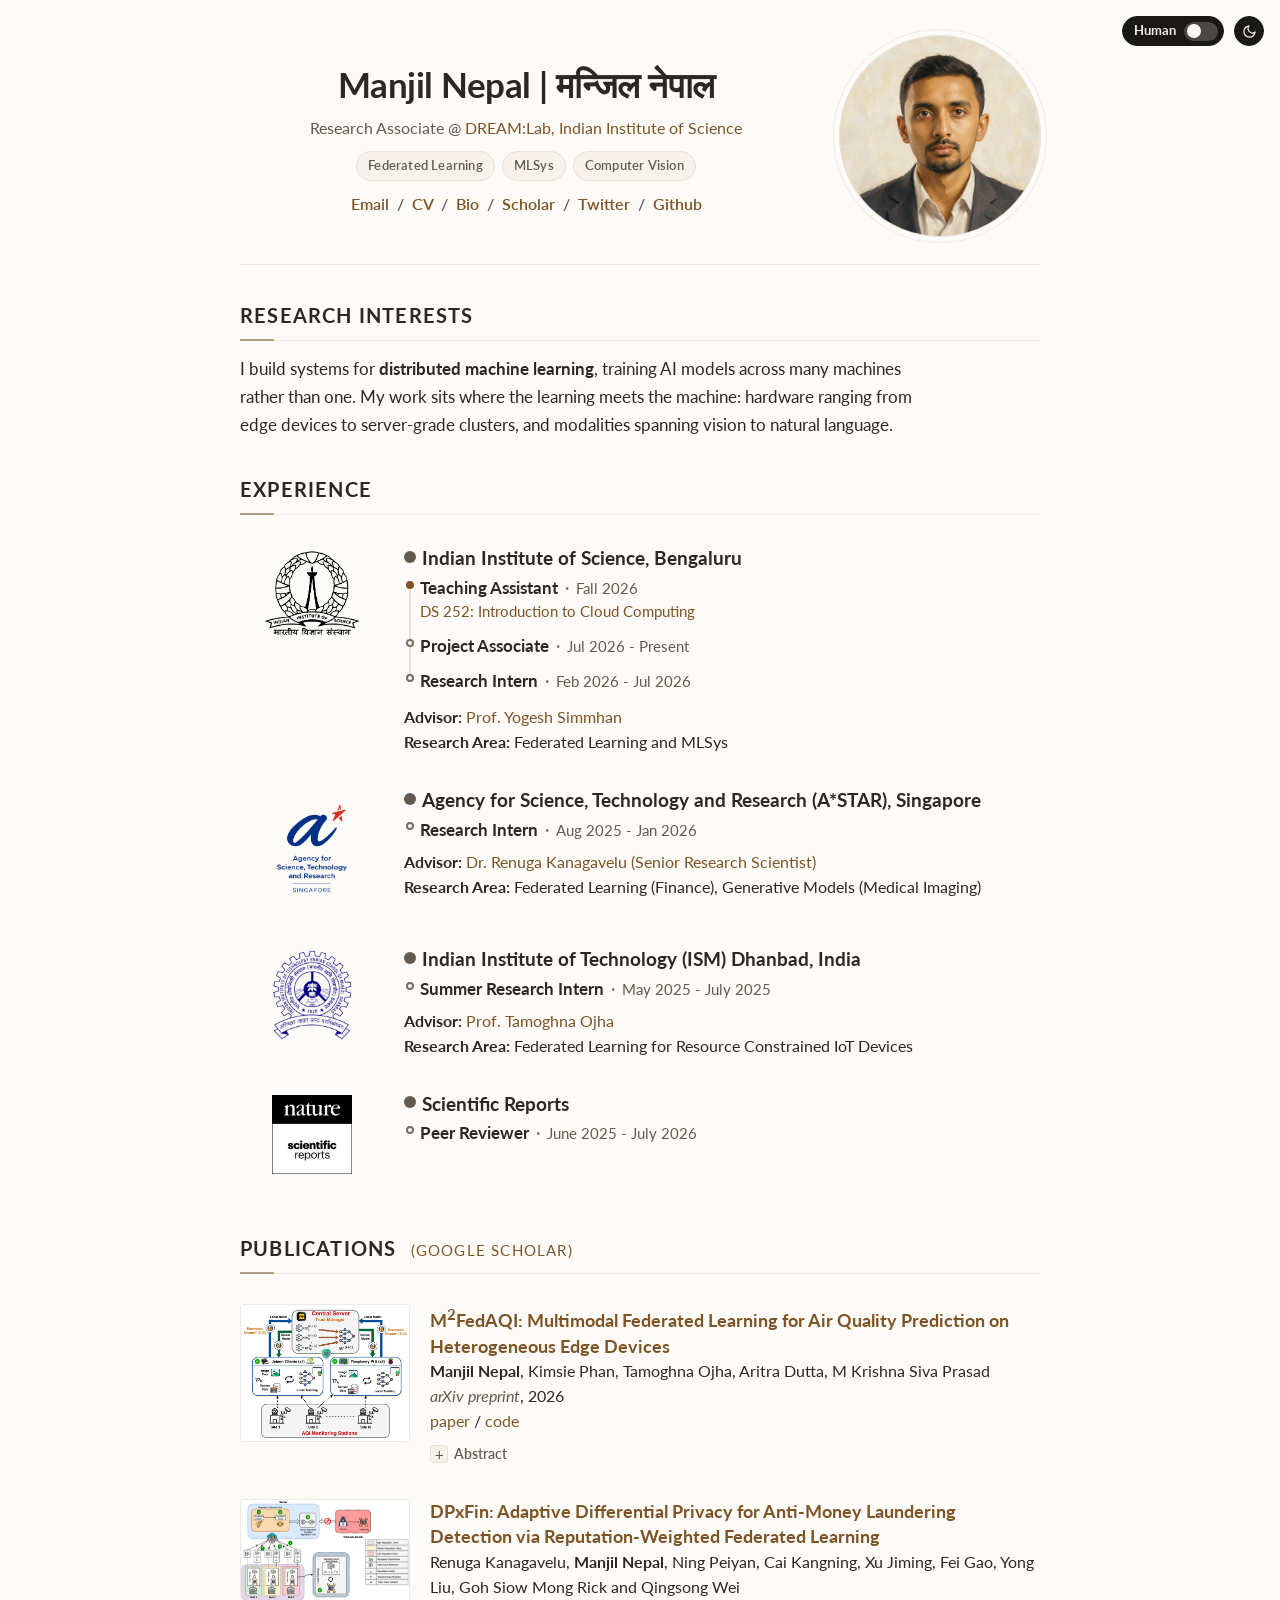
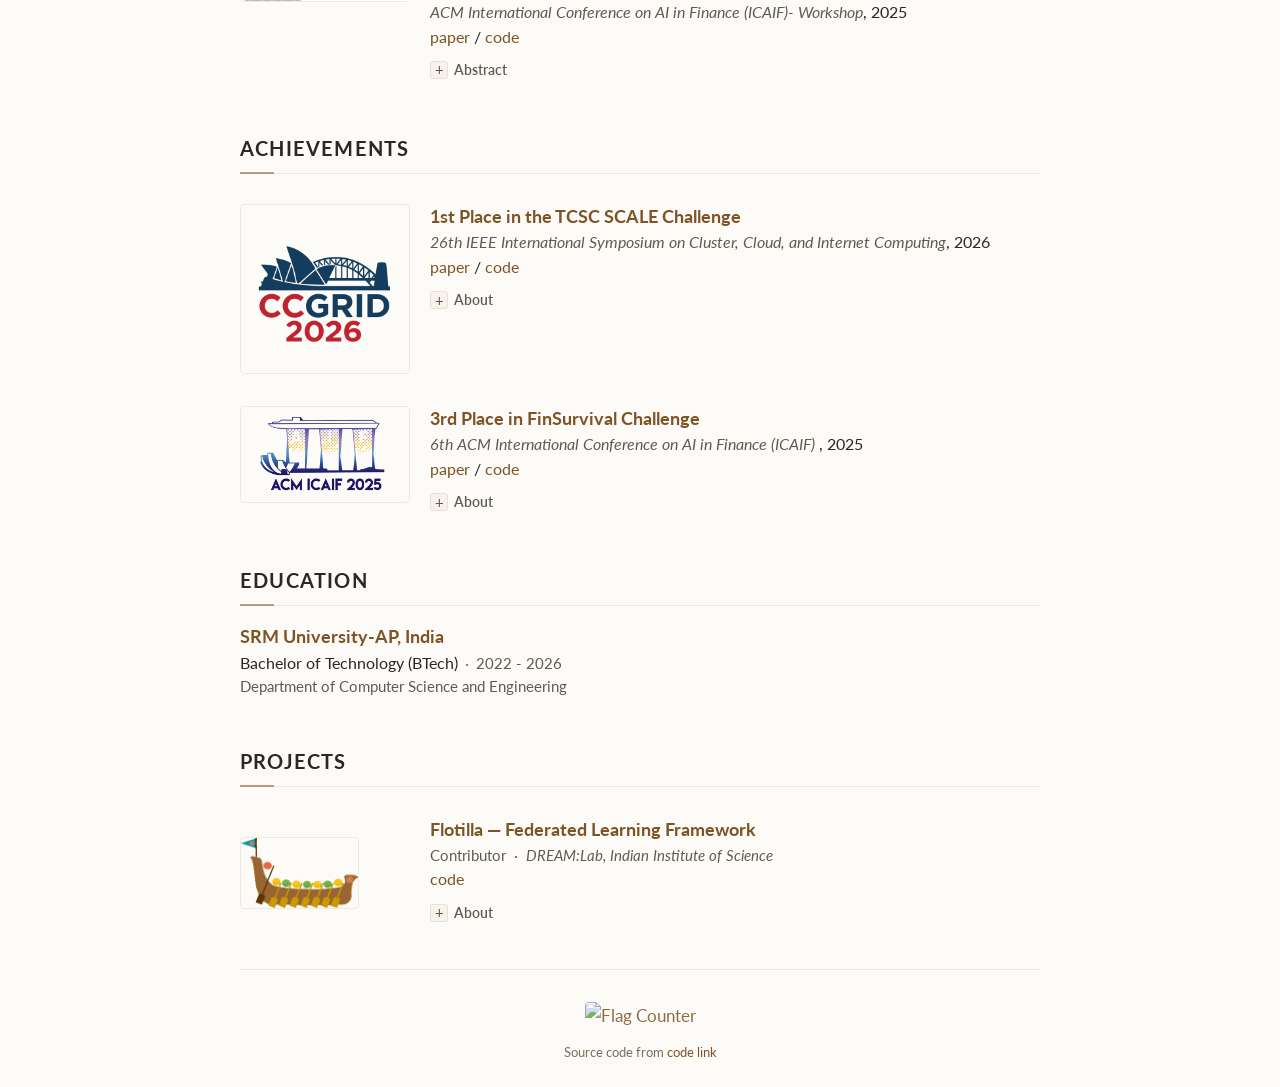
==== index.html @ 22bb974a "Update" ====
<!DOCTYPE html>
<html lang="en">

<head>
  <meta charset="UTF-8">
  <meta name="viewport" content="width=device-width, initial-scale=1">
  <meta name="description"
    content="Manjil Nepal – Researcher in Federated Learning, Multimodal Deep Learning, and Computer Vision.">
  <meta name="author" content="Manjil Nepal">
  <meta name="theme-color" content="#fdfbf7">
  <meta property="og:type" content="profile">
  <meta property="og:title" content="Manjil Nepal">
  <meta property="og:description"
    content="Researcher in Federated Learning, MLSys, and Computer Vision.">
  <meta property="og:image" content="gallery/dp.png">
  <meta name="twitter:card" content="summary">
  <title>Manjil Nepal</title>
  <link rel="shortcut icon" href="/gallery/atom.png" type="image/x-icon">
  <link rel="preconnect" href="https://fonts.googleapis.com">
  <link rel="preconnect" href="https://fonts.gstatic.com" crossorigin>
  <link rel="stylesheet"
    href="https://fonts.googleapis.com/css2?family=Lato:ital,wght@0,400;0,700;1,400;1,700&display=swap">
  <link rel="stylesheet" href="stylesheet.css">
  <script>
    // Applied before first paint so a saved dark theme never flashes white.
    try {
      if (localStorage.getItem('theme') === 'dark') {
        document.documentElement.setAttribute('data-theme', 'dark');
      }
    } catch (e) { /* private mode: fall back to the default light theme */ }
  </script>
</head>

<body>

  <div class="controls">
    <button class="voice-toggle" type="button" id="voice-toggle"
            role="switch" aria-checked="false" aria-controls="md-view"
            title="View this page as Markdown">
      <span class="voice-label" id="voice-label">Human</span>
      <span class="voice-track" aria-hidden="true"><span class="voice-thumb"></span></span>
    </button>

    <button class="theme-toggle" type="button" id="theme-toggle"
            aria-label="Switch to dark theme" title="Switch to dark theme">
      <svg class="icon-moon" viewBox="0 0 24 24" aria-hidden="true">
        <path d="M21 12.8A9 9 0 1 1 11.2 3a7 7 0 0 0 9.8 9.8z"></path>
      </svg>
      <svg class="icon-sun" viewBox="0 0 24 24" aria-hidden="true">
        <circle cx="12" cy="12" r="4.5"></circle>
        <path d="M12 1.8v2.4M12 19.8v2.4M4.0 4.0l1.7 1.7M18.3 18.3l1.7 1.7M1.8 12h2.4M19.8 12h2.4M4.0 20.0l1.7-1.7M18.3 5.7l1.7-1.7"></path>
      </svg>
    </button>
  </div>

  <!-- ── Markdown view (AI mode) ── -->
  <!-- Mirrors the rendered page as plain source. Hidden by default; the
       voice toggle swaps it in and hides .human-view. -->
  <pre class="md-view" id="md-view" hidden># Manjil Nepal

Research Associate, DREAM:Lab, Indian Institute of Science
Email: manjil.nepal03 [AT] gmail.com
Scholar: https://scholar.google.com/citations?user=DzORCCkAAAAJ&amp;hl=en
GitHub: https://github.com/manjilnepal/
Twitter: https://x.com/manjilnp
CV: data/my_cv.pdf

Keywords: Federated Learning, MLSys, Computer Vision

## Research Interests

I build systems for distributed machine learning, training AI models across
many machines rather than one. My work sits where the learning meets the
machine: hardware ranging from edge devices to server-grade clusters, and
modalities spanning vision to natural language.

## Experience

### Indian Institute of Science, Bengaluru
- Teaching Assistant (Fall 2026) — DS 252: Introduction to Cloud Computing
- Project Associate (Jul 2026-Present)
- Research Intern (Feb 2026-Jul 2026)

Advisor: [Prof. Yogesh Simmhan](https://cds.iisc.ac.in/faculty/simmhan/)
Research Area: Federated Learning and MLSys

### Agency for Science, Technology and Research (A*STAR), Singapore
- Research Intern (Aug 2025-Jan 2026)

Advisor: Dr. Renuga Kanagavelu (Senior Research Scientist)
Research Area: Federated Learning (Finance), Generative Models (Medical Imaging)

### Indian Institute of Technology (ISM) Dhanbad, India
- Summer Research Intern (May 2025-July 2025)

Advisor: [Prof. Tamoghna Ojha](https://tamoghnaojha.github.io/)
Research Area: Federated Learning for Resource Constrained IoT Devices

### Scientific Reports
- Peer Reviewer (June 2025-July 2026)

## Publications

[Google Scholar Profile](https://scholar.google.com/citations?user=DzORCCkAAAAJ&amp;hl=en)

### M^2FedAQI: Multimodal Federated Learning for Air Quality Prediction on Heterogeneous Edge Devices
**Manjil Nepal**, Kimsie Phan, Tamoghna Ojha, Aritra Dutta, M Krishna Siva Prasad
*arXiv preprint*, 2026
- [Paper](https://arxiv.org/abs/2605.16375)

### DPxFin: Adaptive Differential Privacy for Anti-Money Laundering Detection via Reputation-Weighted Federated Learning
Renuga Kanagavelu, **Manjil Nepal**, Ning Peiyan, Cai Kangning, Xu Jiming,
Fei Gao, Yong Liu, Goh Siow Mong Rick and Qingsong Wei
*ACM International Conference on AI in Finance (ICAIF) - Workshop*, 2025
- [Paper](https://arxiv.org/pdf/2603.19314)

## Achievements

### 1st Place in the TCSC SCALE Challenge
*26th IEEE International Symposium on Cluster, Cloud, and Internet Computing*, 2026
- [Announcement](https://www.iisc.ac.in/events/iisc-team-wins-ieee-tcsc-scale-challenge-2026-for-city-scale-real-time-traffic-analytics-across-edge-cloud-fabrics/)

### 3rd Place in FinSurvival Challenge
*6th ACM International Conference on AI in Finance (ICAIF)*, 2025
- [Paper](https://finsurvival.github.io/papers/3_FinBoost.pdf)
- [Code](https://github.com/manjilnepal/finboost)

## Education

### Bachelor of Technology (BTech) - SRM University-AP, India
[Website](https://srmap.edu.in/)
Duration: 2022-2026
Department of Computer Science and Engineering

## Projects

### Flotilla — Federated Learning Framework
Contributor, DREAM:Lab, Indian Institute of Science
- [Code](https://github.com/dream-lab/flotilla)

An extensible federated learning framework built for deployment across
heterogeneous edge devices, from Raspberry Pis to GPU workstations to cloud
VMs. Published in the *Journal of Parallel and Distributed Computing (JPDC)*, 2025.

## Contact

Email: manjil.nepal03 [AT] gmail.com
GitHub: https://github.com/manjilnepal/
Twitter: https://x.com/manjilnp
Website: https://manjilnepal.github.io/
</pre>

  <div class="human-view" id="human-view">

  <!-- ── Header ── -->
  <header class="header">
    <div class="header-info">
      <p class="name">Manjil Nepal | मन्जिल नेपाल</p>
      <p>
        Research Associate @
        <a href="https://cds.iisc.ac.in/faculty/simmhan/">DREAM:Lab, Indian Institute of Science</a>
        <!-- <br>
        Senior Computer Science Student @
        <a href="https://srmap.edu.in/">SRM University-AP, India</a> -->
      </p>
      <div class="tags">
        <span class="tag">Federated Learning</span>
        <span class="tag">MLSys</span>
        <!-- <span class="tag">Large Language Models</span> -->
        <span class="tag">Computer Vision</span>
      </div>
      <p class="links">
        <a href="mailto:manjil.nepal03@gmail.com">Email</a> &nbsp;/&nbsp;
        <a href="data/my_cv.pdf" target="_blank">CV</a> &nbsp;/&nbsp;
        <a href="data/bio.txt" target="_blank">Bio</a> &nbsp;/&nbsp;
        <a href="https://scholar.google.com/citations?user=DzORCCkAAAAJ&hl=en" target="_blank">Scholar</a>
        &nbsp;/&nbsp;
        <a href="https://x.com/manjilnp" target="_blank">Twitter</a> &nbsp;/&nbsp;
        <a href="https://github.com/manjilnepal/" target="_blank">Github</a>
      </p>
    </div>
    <div class="header-photo">
      <a href="gallery/dp_paint.jpg">
        <img alt="profile photo" src="gallery/dp_paint.png">
      </a>
    </div>
  </header>

  <!-- ── Research Interests ── -->
  <section class="section">
    <h2 id="interests">Research Interests</h2>
    <p class="lede" id="interests-text">
      I build systems for <strong>distributed machine learning</strong>, training AI models across many
      machines rather than one. My work sits where the learning meets the machine: hardware ranging from
      edge devices to server-grade clusters, and modalities spanning vision to natural language.
    </p>
  </section>

  <!-- ── Experience ── -->
  <section class="section">
    <h2 id="experience">Experience</h2>

    <div class="entry">
      <div class="entry-img">
        <img src="experience/iisc.png" alt="IISc Logo" loading="lazy" style="width:70%">
      </div>
      <div class="entry-body">
        <div class="entry-title">Indian Institute of Science, Bengaluru</div>
        <div class="entry-timeline">
          <div class="timeline-item">
            <div class="timeline-dot"></div>
            <div class="timeline-content">
              <div class="entry-title">Teaching Assistant</div>
              <div class="entry-date">Fall 2026</div>
            </div>
            <div class="timeline-note">
              <a href="https://cds.iisc.ac.in/courses/ds252/" target="_blank">DS 252: Introduction to Cloud
                Computing</a>
            </div>
          </div>
          <div class="timeline-item">
            <div class="timeline-dot"></div>
            <div class="timeline-content">
              <div class="entry-title">Project Associate</div>
              <div class="entry-date">Jul 2026 - Present</div>
            </div>
          </div>
          <div class="timeline-item">
            <div class="timeline-dot"></div>
            <div class="timeline-content">
              <div class="entry-title">Research Intern</div>
              <div class="entry-date">Feb 2026 - Jul 2026</div>
            </div>
          </div>
        </div>
        <div><strong>Advisor:</strong>
          <a href="https://cds.iisc.ac.in/faculty/simmhan/" target="_blank">Prof. Yogesh Simmhan</a>
        </div>
        <div><strong>Research Area:</strong> Federated Learning and MLSys</div>
      </div>
    </div>

    <div class="entry">
      <div class="entry-img">
        <img src="experience/a-star.webp" alt="A*STAR Logo" loading="lazy" style="width:80%">
      </div>
      <div class="entry-body">
        <div class="entry-title">Agency for Science, Technology and Research (A*STAR), Singapore</div>
        <div class="entry-timeline">
          <div class="timeline-item">
            <div class="timeline-dot"></div>
            <div class="timeline-content">
              <div class="entry-title">Research Intern</div>
              <div class="entry-date">Aug 2025 - Jan 2026</div>
            </div>
          </div>
        </div>
        <div><strong>Advisor:</strong>
          <a href="#">Dr. Renuga Kanagavelu (Senior Research Scientist)</a>
        </div>
        <div><strong>Research Area:</strong> Federated Learning (Finance), Generative Models (Medical Imaging)</div>
      </div>
    </div>

    <div class="entry">
      <div class="entry-img">
        <img src="experience/iit-dhanbad.png" alt="IIT Dhanbad Logo" loading="lazy" style="width:55%">
      </div>
      <div class="entry-body">
        <div class="entry-title">Indian Institute of Technology (ISM) Dhanbad, India</div>
        <div class="entry-timeline">
          <div class="timeline-item">
            <div class="timeline-dot"></div>
            <div class="timeline-content">
              <div class="entry-title">Summer Research Intern</div>
              <div class="entry-date">May 2025 - July 2025</div>
            </div>
          </div>
        </div>
        <div><strong>Advisor:</strong>
          <a href="https://tamoghnaojha.github.io/" target="_blank">Prof. Tamoghna Ojha</a>
        </div>
        <div><strong>Research Area:</strong> Federated Learning for Resource Constrained IoT Devices</div>
      </div>
    </div>

    <div class="entry">
      <div class="entry-img">
        <img src="experience/scienctific-reports.jpeg" alt="Scientific Reports Logo" loading="lazy" style="width:55%">
      </div>
      <div class="entry-body">
        <div class="entry-title">Scientific Reports</div>
        <div class="entry-timeline">
          <div class="timeline-item">
            <div class="timeline-dot"></div>
            <div class="timeline-content">
              <div class="entry-title">Peer Reviewer</div>
              <div class="entry-date">June 2025 - July 2026</div>
            </div>
          </div>
        </div>
      </div>
    </div>
  </section>

  <!-- ── Publications ── -->
  <section class="section">
    <h2 id="research">Publications <a class="h2-note"
        href="https://scholar.google.com/citations?user=DzORCCkAAAAJ&hl=en" target="_blank">(Google Scholar)</a></h2>

    <div class="paper">
      <div class="paper-img">
        <img src="./research/m2fedaqi2.png" alt="M2FedAQI diagram" loading="lazy">
      </div>
      <div class="paper-body">
        <a href="https://arxiv.org/abs/2605.16375" target="_blank">
          <span class="papertitle">M<sup>2</sup>FedAQI: Multimodal Federated Learning for Air Quality Prediction on
            Heterogeneous Edge Devices</span>
        </a>
        <br>
        <strong>Manjil Nepal</strong>,
        <span>Kimsie Phan, Tamoghna Ojha, Aritra Dutta, M Krishna Siva Prasad</span>
        <br>
        <em>arXiv preprint</em>, 2026
        <br>
        <a href="https://arxiv.org/abs/2605.16375" target="_blank">paper</a>
        /
        <a href="#">code</a>
        <details>
          <summary>Abstract</summary>
          <p>
            Accurate air quality prediction is essential for public health, environmental monitoring, and industrial
            safety. However, most existing approaches rely on centralized learning paradigms, which introduce challenges
            related to scalability, privacy preservation, and communication overhead in distributed Internet of Things
            (IoT) environments. Moreover, current federated learning (FL) based solutions predominantly utilize unimodal
            data, limiting their capability to capture complex environmental patterns. To address these limitations, we
            propose M<sup>2</sup>FedAQI, a lightweight multimodal federated framework for decentralized Air Quality
            Index (AQI) prediction across heterogeneous edge devices. The proposed framework integrates visual and
            tabular modalities through a feature modulation based fusion mechanism that enables efficient cross-modal
            interaction while maintaining low computational overhead. M<sup>2</sup>FedAQI is evaluated on two benchmark
            datasets, PM25Vision and TRAQID, for both classification and regression tasks under centralized and
            federated settings. Experimental results demonstrate that M<sup>2</sup>FedAQI consistently outperforms
            existing approaches, achieving improvements of up to 11.0% in Accuracy, 3.53% in AUC, 12.2% in F1-score, and
            18.0% in R<sup>2</sup>, while reducing MAE and RMSE by up to 25.4% and 20.4%, respectively, compared with
            the strongest baselines. Furthermore, deployment on heterogeneous edge devices demonstrates efficient
            resource utilization in terms of communication overhead, memory footprint, and computational cost. To
            enhance communication security, TLS-based authentication is incorporated to ensure secure client
            participation and protect the FL communication channel from unauthorized third-party access without
            modifying the underlying FL protocol.
          </p>
        </details>
      </div>
    </div>

    <div class="paper">
      <div class="paper-img">
        <img src="./research/dpxfin.png" alt="DPxFin diagram" loading="lazy">
      </div>
      <div class="paper-body">
        <a href="https://arxiv.org/pdf/2603.19314" target="_blank">
          <span class="papertitle">DPxFin: Adaptive Differential Privacy for Anti-Money Laundering Detection
            via Reputation-Weighted Federated Learning</span>
        </a>
        <br>
        <span>Renuga Kanagavelu,</span>
        <strong>Manjil Nepal</strong>,
        <span>Ning Peiyan, Cai Kangning, Xu Jiming, Fei Gao, Yong Liu, Goh Siow Mong Rick
          and Qingsong Wei</span>
        <br>
        <em>ACM International Conference on AI in Finance (ICAIF)- Workshop</em>, 2025
        <br>
        <a href="https://arxiv.org/pdf/2603.19314" target="_blank">paper</a>
        /
        <a href="#">code</a>
        <details>
          <summary>Abstract</summary>
          <p>
            In the modern financial system, combating money laundering is a critical challenge complicated
            by data privacy concerns and increasingly complex fraud transaction patterns. Although federated
            learning (FL) is a promising problem-solving approach as it allows institutions to train their models
            without sharing their data, it has the drawback of being prone to privacy leakage, specifically in tabular
            data forms like financial data. To address this, we propose DPxFin, a novel federated framework that
            integrates reputation-guided adaptive differential privacy. Our approach computes client reputation
            by evaluating the alignment between locally trained models and the global model. Based on this
            reputation, we dynamically assign differential privacy noise to client updates, enhancing privacy
            while maintaining overall model utility. Clients with higher reputations receive lower noise to amplify
            their trustworthy contributions, while low-reputation clients are allocated stronger noise to mitigate
            risk. We validate DPxFin on the Anti-Money Laundering (AML) dataset under both IID and non-IID
            settings using Multi Layer Perceptron (MLP). Experimental analysis established that our approach has
            a more desirable trade-off between accuracy and privacy than those of traditional FL and fixed-noise
            Differential Privacy (DP) baselines, where performance improvements were consistent, even though
            on a modest scale. Moreover, DPxFin does withstand tabular data leakage attacks, proving its
            effectiveness under real-world financial conditions.
          </p>
        </details>
      </div>
    </div>
  </section>

  <!-- ── Achievements ── -->
  <section class="section">
    <h2 id="achievements">Achievements</h2>

    <div class="paper">
      <div class="paper-img">
        <img src="./achievement/scale_2026.png" alt="scale_2026 diagram" loading="lazy">
      </div>
      <div class="paper-body">
        <a href="https://www.iisc.ac.in/events/iisc-team-wins-ieee-tcsc-scale-challenge-2026-for-city-scale-real-time-traffic-analytics-across-edge-cloud-fabrics/">
          <span class="papertitle">1st Place in the TCSC SCALE Challenge</span>
        </a>
        <!-- <br>
        <strong>Manjil Nepal</strong>,
        <span>Parth Kiran Hanchate, Fei Gao, Qingsong Wei, Renuga Kanagavelu</span> -->
        <br>
        <em>26th IEEE International Symposium on Cluster, Cloud, and Internet Computing</em>, 2026
        <br>
        <a href="#" target="_blank">paper</a>
        /
        <a href="#">code</a>
        <details>
          <summary>About</summary>
          <p>
          Participants in the challenge were expected to identify significant current real-world problems where scalable computing 
          techniques can be effectively used, and design, implement, evaluate and demonstrate solutions. Problems that have a 
          social impact are of particular interest.
          </p>
        </details>
      </div>
    </div>

    <div class="paper">
      <div class="paper-img">
        <img src="./achievement/finboost.png" alt="FinBoost diagram" loading="lazy">
      </div>
      <div class="paper-body">
        <a href="https://finsurvival.github.io/">
          <span class="papertitle">3rd Place in FinSurvival Challenge</span>
        </a>
        <!-- <br>
        <strong>Manjil Nepal</strong>,
        <span>Parth Kiran Hanchate, Fei Gao, Qingsong Wei, Renuga Kanagavelu</span> -->
        <br>
        <em>6th ACM International Conference on AI in Finance (ICAIF) </em>, 2025
        <br>
        <a href="https://finsurvival.github.io/papers/3_FinBoost.pdf" target="_blank">paper</a>
        /
        <a href="https://github.com/manjilnepal/finboost">code</a>
        <details>
          <summary>About</summary>
          <p>
          In the FinSurvival Challenge, the primary objective is time-to-event prediction. This means participants will build models to 
          accurately predict how long it takes from an index event (e.g., a loan being issued) until a specific outcome event occurs 
          (e.g., the loan is repaid or liquidated). The primary evaluation metric for this task is the Concordance Index (C-index), where 
          a score of 0.5 indicates random guessing and 1.0 represents perfect prediction.
          </p>
        </details>
      </div>
    </div>
  </section>

  <!-- ── Education ── -->
  <section class="section">
    <h2 id="education">Education</h2>

    <div class="edu">
      <div class="edu-school">
        <a href="https://srmap.edu.in/" target="_blank">SRM University-AP, India</a>
      </div>
      <div class="edu-line">
        <span class="edu-degree">Bachelor of Technology (BTech)</span>
        <span class="edu-date">2022 - 2026</span>
      </div>
      <div class="edu-dept">Department of Computer Science and Engineering</div>
    </div>
  </section>

  <!-- ── Projects ── -->
  <section class="section">
    <h2 id="projects">Projects</h2>

    <div class="paper">
      <div class="paper-img">
        <img src="./project/flotilla.png" alt="Flotilla" loading="lazy" style="width:70%; margin-top:20px;">
      </div>
      <div class="paper-body">
        <a href="https://github.com/dream-lab/flotilla" target="_blank">
          <span class="papertitle">Flotilla — Federated Learning Framework</span>
        </a>
        <br>
        <span class="project-meta">
          Contributor &nbsp;·&nbsp; <em>DREAM:Lab, Indian Institute of Science</em>
        </span>
        <br>
        <a href="https://github.com/dream-lab/flotilla" target="_blank">code</a>
        <details>
          <summary>About</summary>
          <p>
            Flotilla is an extensible federated learning framework built for deployment across heterogeneous
            edge devices — from Raspberry Pis to GPU workstations to cloud VMs. It follows a leader-client
            architecture where the central leader coordinates training rounds via MQTT, and stateless clients
            train locally on private data. Contributed to a new version release, improving the framework's
            support for custom aggregation strategies (FedAvg, FedAsync, TiFL, FedAT), Docker-based
            deployment, and scalability tested up to 1000+ clients. Published in the
            <em>Journal of Parallel and Distributed Computing (JPDC)</em>, 2025.
          </p>
        </details>
      </div>
    </div>
  </section>

  </div><!-- /.human-view -->

  <!-- ── Footer ── -->
  <footer class="footer">
    <div class="footer-flag">
      <a href="https://info.flagcounter.com/nI0a"><img
          src="https://s01.flagcounter.com/count2/nI0a/bg_FFFFFF/txt_000000/border_CCCCCC/columns_2/maxflags_10/viewers_0/labels_0/pageviews_0/flags_0/percent_0/"
          alt="Flag Counter" border="0"></a>
    </div>
    <div class="footer-credit">
      Source code from <a href="https://github.com/jonbarron/jonbarron_website">code link</a>
    </div>
  </footer>

  <script>
    // Human / AI view toggle. AI mode shows the page as plain Markdown —
    // the same content, in the form a language model would rather read.
    // The rendered view is the default and lives in the markup, so the page
    // is unaffected with JS disabled.
    (function () {
      var btn = document.getElementById('voice-toggle');
      var label = document.getElementById('voice-label');
      var human = document.getElementById('human-view');
      var md = document.getElementById('md-view');
      if (!btn || !human || !md) return;

      btn.addEventListener('click', function () {
        var toAI = btn.getAttribute('aria-checked') !== 'true';
        btn.setAttribute('aria-checked', String(toAI));
        human.hidden = toAI;
        md.hidden = !toAI;
        label.textContent = toAI ? 'AI' : 'Human';
        btn.title = toAI ? 'View the rendered page' : 'View this page as Markdown';
        window.scrollTo(0, 0);
      });
    })();

    (function () {
      var root = document.documentElement;
      var btn = document.getElementById('theme-toggle');
      var meta = document.querySelector('meta[name="theme-color"]');

      function sync() {
        var dark = root.getAttribute('data-theme') === 'dark';
        var label = dark ? 'Switch to light theme' : 'Switch to dark theme';
        btn.setAttribute('aria-label', label);
        btn.setAttribute('title', label);
        if (meta) meta.setAttribute('content', dark ? '#1a1918' : '#fdfbf7');
      }

      btn.addEventListener('click', function () {
        var dark = root.getAttribute('data-theme') === 'dark';
        if (dark) {
          root.removeAttribute('data-theme');
        } else {
          root.setAttribute('data-theme', 'dark');
        }
        try {
          localStorage.setItem('theme', dark ? 'light' : 'dark');
        } catch (e) { /* private mode: theme resets on reload */ }
        sync();
      });

      sync();
    })();
  </script>

</body>

</html>
---- stylesheet.css ----
/* Fonts loaded via <link> in HTML for non-blocking parallel fetch */

/* ── Design tokens ──
   Palette derived from the oil-portrait in gallery/dp_paint.png — its ivory
   ground (#e8ddc8), the charcoal of the suit (#343434) and the ochre of the
   skin midtones (#c98d4e) — held back to a warm cast rather than a full
   tint, so the page reads as paper rather than as coloured stock. */
:root {
  --text: #2a2724;
  --text-muted: #625a51;
  --text-faint: #776e63;
  --link: #7d5426;
  --link-hover: #a4682a;
  --rule: #e7e0d4;
  --rule-soft: #efeae0;
  --surface: #f7f3ec;
  --bg: #fdfbf7;
  --accent-strong: #a1402a;
}

/* Dark theme applies only on explicit opt-in via the toggle.
   Light is the default regardless of system preference. */
:root[data-theme="dark"] {
  --text: #e8e3da;
  --text-muted: #a9a196;
  --text-faint: #8b8378;
  --link: #d5a771;
  --link-hover: #ecc699;
  --rule: #34312d;
  --rule-soft: #2b2825;
  --surface: #232120;
  --bg: #1a1918;
  --accent-strong: #e08063;
}

/* ── Reset & Base ── */
*, *::before, *::after {
  box-sizing: border-box;
  margin: 0;
  padding: 0;
}

/* ── Theme toggle ── */
/* Fixed corner stack holding the page-level controls. Individual buttons
   are static within it, so adding another does not need new coordinates. */
.controls {
  position: fixed;
  top: 16px;
  right: 16px;
  z-index: 10;
  display: flex;
  align-items: center;
  gap: 10px;
}

/* ── Markdown view (AI mode) ── */
/* Deliberately unstyled-looking: monospace source, wrapped rather than
   scrolled, so it reads as the page's underlying text. */
.md-view {
  margin: 0;
  padding: 40px 0 8px;
  font-family: ui-monospace, SFMono-Regular, "SF Mono", Menlo, Consolas, monospace;
  font-size: 13.5px;
  line-height: 1.7;
  white-space: pre-wrap;
  word-wrap: break-word;
  color: var(--text-muted);
}

.md-view[hidden] {
  display: none;
}

/* ── Human / AI voice toggle ── */
/* Reads as one pill: label and track share a dark capsule, matching the
   theme toggle's height so the two controls sit on a common baseline. */
.voice-toggle {
  display: flex;
  align-items: center;
  gap: 8px;
  height: 30px;
  padding: 0 5px 0 11px;
  font: inherit;
  font-size: 12.5px;
  font-weight: 700;
  line-height: 1;
  cursor: pointer;
  color: #f4f1ec;
  background: #191817;
  border: 1px solid #191817;
  border-radius: 999px;
  transition: background 0.15s ease, border-color 0.15s ease;
}

:root[data-theme="dark"] .voice-toggle {
  color: #1a1918;
  background: #e8e3da;
  border-color: #e8e3da;
}

.voice-toggle:focus-visible {
  outline: 2px solid var(--link);
  outline-offset: 2px;
}

.voice-label {
  /* Both words occupy the same box, so the pill does not resize on toggle
     and the track never shifts sideways. */
  display: inline-grid;
  place-items: center;
  min-width: 5ch;
}

.voice-track {
  position: relative;
  width: 34px;
  height: 19px;
  border-radius: 999px;
  background: #4a4744;
  transition: background 0.2s ease;
}

:root[data-theme="dark"] .voice-track {
  background: #b3aca1;
}

.voice-thumb {
  position: absolute;
  top: 2.5px;
  left: 2.5px;
  width: 14px;
  height: 14px;
  border-radius: 50%;
  background: #fdfbf7;
  transition: transform 0.2s ease;
}

/* Checked = AI voice: thumb travels the track's inner width. */
.voice-toggle[aria-checked="true"] .voice-track {
  background: var(--link);
}

.voice-toggle[aria-checked="true"] .voice-thumb {
  transform: translateX(15px);
}

@media (prefers-reduced-motion: reduce) {
  .voice-thumb,
  .voice-track {
    transition: none;
  }
}

.theme-toggle {
  flex-shrink: 0;
  width: 30px;
  height: 30px;
  display: flex;
  align-items: center;
  justify-content: center;
  padding: 0;
  font: inherit;
  line-height: 1;
  cursor: pointer;
  /* Same capsule colours as the voice toggle so the pair reads as one
     control set; the icon inverts with it to stay legible. */
  color: #f4f1ec;
  background: #191817;
  border: 1px solid #191817;
  border-radius: 50%;
  transition: color 0.15s ease, border-color 0.15s ease, background 0.15s ease;
}

:root[data-theme="dark"] .theme-toggle {
  color: #1a1918;
  background: #e8e3da;
  border-color: #e8e3da;
}

.theme-toggle:hover {
  background: #2b2927;
  border-color: #2b2927;
}

:root[data-theme="dark"] .theme-toggle:hover {
  background: #f4f1ec;
  border-color: #f4f1ec;
}

.theme-toggle:focus-visible {
  outline: 2px solid var(--link);
  outline-offset: 2px;
}

.theme-toggle svg {
  width: 15px;
  height: 15px;
  display: block;
  fill: none;
  stroke: currentColor;
  stroke-width: 2;
  stroke-linecap: round;
  stroke-linejoin: round;
}

/* Show the icon for the theme you'd switch TO */
.theme-toggle .icon-moon { display: block; }
.theme-toggle .icon-sun { display: none; }

:root[data-theme="dark"] .theme-toggle .icon-moon { display: none; }
:root[data-theme="dark"] .theme-toggle .icon-sun { display: block; }

html {
  scroll-behavior: smooth;
}

body {
  font-family: 'Lato', Verdana, Helvetica, sans-serif;
  font-size: 17px;
  line-height: 1.65;
  color: var(--text);
  background: var(--bg);
  max-width: 840px;
  margin: 0 auto;
  padding: 0 20px;
  -webkit-font-smoothing: antialiased;
  text-rendering: optimizeLegibility;
}

/* ── Typography ── */
a {
  color: var(--link);
  text-decoration: none;
  transition: color 0.15s ease;
}

a:focus,
a:hover {
  color: var(--link-hover);
}

a:focus-visible {
  outline: 2px solid var(--link);
  outline-offset: 2px;
  border-radius: 2px;
}

h2 {
  font-weight: 700;
  font-size: 20px;
  margin: 0;
  letter-spacing: 0.06em;
  text-transform: uppercase;
  color: var(--text);
}

strong {
  font-size: inherit;
}

.name {
  padding-top: 12px;
  margin: 0 0 10px;
  /* Scales with viewport so the Devanagari half never collides
     with the profile photo at mid widths. */
  font-size: clamp(26px, 4.1vw, 35px);
  font-weight: 700;
  text-align: center;
  letter-spacing: -0.5px;
  line-height: 1.2;
  text-wrap: balance;
  color: var(--text);
}

/* ── Layout ── */
.header {
  display: flex;
  align-items: center;
  gap: 28px;
  padding: 36px 0 28px;
  border-bottom: 1px solid var(--rule);
  margin-bottom: 8px;
}

.header-info {
  flex: 1;
  min-width: 0;
}

/* :not(.name) so this never overrides the name's display size —
   it is more specific than .name and would otherwise win. */
.header-info > p:not(.name) {
  text-align: center;
  color: var(--text-muted);
  font-size: 16px;
  margin-bottom: 4px;
}

.header-photo {
  flex-shrink: 0;
  width: 28%;
  max-width: 200px;
}

/* Ring is drawn with box-shadow rather than a border so it sits outside the
   image edge — a border would crop into the portrait at the rounding. */
.header-photo img {
  width: 100%;
  aspect-ratio: 1 / 1;
  object-fit: cover;
  border-radius: 50%;
  display: block;
  box-shadow: 0 0 0 1px var(--rule), 0 0 0 6px var(--bg), 0 0 0 7px var(--rule-soft);
  transition: box-shadow 0.25s ease;
}

.header-photo a:hover img {
  box-shadow: 0 0 0 1px var(--link), 0 0 0 6px var(--bg), 0 0 0 7px var(--rule);
}

.header-photo a:focus-visible {
  outline: 2px solid var(--link);
  outline-offset: 6px;
  border-radius: 50%;
}

.links {
  text-align: center;
  margin-top: 10px;
  font-size: 16px;
  font-weight: 600;
}

/* ── Sections ── */
.section {
  padding: 26px 0 8px;
}

/* Hairline runs the full column for structure; the short ochre dash over it
   marks the label itself, so the eye catches the heading before the rule. */
.section h2 {
  position: relative;
  margin-bottom: 14px;
  padding-bottom: 8px;
  border-bottom: 1px solid var(--rule-soft);
}

/* Sits beside a heading as a quiet aside — steps down to body weight and
   size so it reads as an annotation rather than part of the label. */
.h2-note {
  font-size: 15px;
  font-weight: 400;
  margin-left: 8px;
}

.section h2::after {
  content: "";
  position: absolute;
  left: 0;
  bottom: -1px;
  width: 34px;
  height: 2px;
  background: var(--link);
  opacity: 0.55;
}

/* ── Lede paragraph ── */
/* Standing prose under a heading. Slightly larger than body copy with a
   capped measure, so it reads as an intro rather than an entry body. */
.lede {
  font-size: 17px;
  line-height: 1.65;
  max-width: 68ch;
  color: var(--text);
}

/* ── Entry rows (experience, research, etc.) ── */
/* Top-aligned rather than centred: entries range from one role to several,
   and centring leaves the logo floating mid-block on the tall ones. The
   small top padding drops it onto the org title's optical centre. */
.entry {
  display: flex;
  gap: 20px;
  padding: 16px 0;
  align-items: flex-start;
}

.entry-img {
  flex-shrink: 0;
  width: 18%;
  padding-top: 4px;
  text-align: center;
}

.entry-img img {
  max-width: 120px;
  height: auto;
}

.entry-body {
  flex: 1;
  min-width: 0;
  line-height: 1.55;
  font-size: 16px;
  /* Shared vertical axis for the org marker, the timeline rail and
     every role dot. Change this one value to move them all together. */
  --axis: 6px;
}

.entry-title {
  font-size: 19px;
  font-weight: 700;
  line-height: 1.35;
}

/* Organization heading. Everything in the entry hangs off one vertical
   axis, --axis, measured from the entry-body content edge. Markers are
   centred on it with translateX(-50%) rather than hand-computed offsets,
   so sizes can change without breaking alignment. */
.entry-body > .entry-title {
  position: relative;
  padding-left: calc(var(--axis) + 12px);
}

.entry-body > .entry-title::before {
  content: "";
  position: absolute;
  left: var(--axis);
  top: 0.62em;
  transform: translate(-50%, -50%);
  width: 12px;
  height: 12px;
  border-radius: 50%;
  background: var(--text-muted);
}

.entry-date {
  font-size: 15px;
  color: var(--text-muted);
  margin: 3px 0 6px;
}

/* ── Timeline (promotion progression) ── */
/* Rail centred on --axis. Drawn as a pseudo-element rather than a
   border so it can start and stop at the dot centres — a border would
   span the full box and overshoot past the last dot. */
.entry-timeline {
  position: relative;
  margin: 4px 0 12px calc(var(--axis) - 1px);
  padding-left: 11px;
}

.entry-timeline::before {
  content: "";
  position: absolute;
  left: 0;
  width: 2px;
  background: var(--rule);
  /* Spans exactly first-dot centre to last-dot centre. The bottom
     offset clears the last item's remaining line box below its dot. */
  top: 0.62em;
  bottom: calc(0.62em + 5px);
}

.timeline-item {
  position: relative;
  padding: 2px 0 10px 0;
}

.timeline-item:last-child {
  padding-bottom: 0;
}

/* Single-role entries: no progression to trace, so no rail at all. */
.entry-timeline:has(.timeline-item:only-child)::before {
  display: none;
}

.entry-timeline:has(.timeline-item:only-child) {
  margin-bottom: 8px;
}

/* Centred on the rail: the item's content edge sits 11px past the
   timeline's padding edge, and the 2px rail straddles that edge, so
   its centre is 10px back. translate(-50%) centres the dot on it. */
.timeline-dot {
  position: absolute;
  left: -10px;
  top: 0.62em;
  transform: translate(-50%, -50%);
  width: 8px;
  height: 8px;
  border-radius: 50%;
  background: var(--bg);
  border: 2px solid var(--text-faint);
}

/* Roles are listed newest-first, so filling the first dot marks where the
   progression currently stands. Only meaningful when there is a progression
   to trace — on single-role entries the rail is hidden and a filled dot
   would just be a stray mark. */
.entry-timeline:not(:has(.timeline-item:only-child)) .timeline-item:first-child .timeline-dot {
  background: var(--link);
  border-color: var(--link);
}

.timeline-content {
  display: flex;
  align-items: baseline;
  flex-wrap: wrap;
  gap: 0;
}

.timeline-content .entry-title {
  font-size: 17px;
  font-weight: 700;
}

.timeline-content .entry-title::after {
  content: "·";
  margin: 0 7px;
  font-weight: 400;
  color: var(--text-faint);
}

.timeline-content .entry-date {
  margin: 0;
  white-space: nowrap;
}

/* Secondary detail under a role, e.g. the course a TA taught. */
.timeline-note {
  font-size: 15px;
  color: var(--text-muted);
  line-height: 1.45;
  margin-top: 1px;
}

/* ── Education ── */
/* Deliberately logo-less and rail-less: two degrees need no progression
   to trace, so each is just school / degree · years / department. */
.edu {
  padding: 12px 0;
  line-height: 1.55;
}

.edu:first-of-type {
  padding-top: 4px;
}

.edu-school {
  font-size: 18px;
  font-weight: 700;
  line-height: 1.35;
}

.edu-line {
  display: flex;
  align-items: baseline;
  flex-wrap: wrap;
  margin-top: 2px;
  font-size: 16px;
}

.edu-date {
  font-size: 15px;
  color: var(--text-muted);
  white-space: nowrap;
}

.edu-degree::after {
  content: "·";
  margin: 0 7px;
  color: var(--text-faint);
}

.edu-dept {
  font-size: 15px;
  color: var(--text-muted);
}

/* ── Project meta line ── */
.project-meta {
  font-size: 15px;
  color: var(--text-muted);
}

.project-tags {
  display: inline-flex;
  flex-wrap: wrap;
  gap: 6px;
  margin: 6px 0 4px;
}

.project-tags .tag {
  font-size: 13px;
  padding: 2px 8px;
}

/* ── Paper cards ── */
.paper {
  display: flex;
  gap: 20px;
  padding: 16px 0;
  align-items: flex-start;
}

.paper-img {
  flex-shrink: 0;
  width: 170px;
  position: relative;
  overflow: hidden;
}

.paper-img img {
  width: 100%;
  display: block;
  border-radius: 4px;
  border: 1px solid var(--rule-soft);
  transition: border-color 0.2s ease;
}

.paper:hover .paper-img img {
  border-color: var(--rule);
}

.paper-body {
  flex: 1;
  min-width: 0;
  font-size: 16px;
  line-height: 1.55;
}

.papertitle {
  font-size: 18px;
  font-weight: 700;
  line-height: 1.35;
}

.paper-body em {
  color: var(--text-muted);
}

.oral {
  color: var(--accent-strong);
  font-weight: 700;
}

/* Author list: make own name stand out without shouting */
.paper-body > strong {
  color: var(--text);
}

/* ── Research interest tags ── */
.tags {
  display: flex;
  flex-wrap: wrap;
  gap: 7px;
  justify-content: center;
  margin: 10px 0 4px;
}

.tag {
  display: inline-block;
  padding: 3px 11px;
  font-size: 13px;
  font-weight: 600;
  color: var(--text-muted);
  background: var(--surface);
  border: 1px solid var(--rule);
  border-radius: 100px;
  letter-spacing: 0.2px;
}

/* ── Collapsible abstracts ── */
details {
  margin-top: 8px;
}

details summary {
  cursor: pointer;
  font-size: 14px;
  color: var(--text-muted);
  font-weight: 600;
  user-select: none;
  list-style: none;
  display: inline-flex;
  align-items: center;
  gap: 6px;
}

details summary::-webkit-details-marker {
  display: none;
}

details summary::before {
  content: "+";
  display: inline-flex;
  align-items: center;
  justify-content: center;
  width: 18px;
  height: 18px;
  font-size: 15px;
  line-height: 1;
  border: 1.5px solid var(--rule);
  border-radius: 3px;
  background: var(--surface);
  color: var(--text-muted);
  font-weight: 400;
  flex-shrink: 0;
  transition: border-color 0.15s ease, color 0.15s ease, background 0.15s ease;
}

details summary:focus-visible {
  outline: 2px solid var(--link);
  outline-offset: 3px;
  border-radius: 3px;
  color: var(--text);
}

details[open] summary::before {
  content: "−";
}

details summary:hover {
  color: var(--text);
}

details summary:hover::before {
  border-color: var(--text-faint);
  color: var(--text);
}

details p {
  margin-top: 8px;
  font-size: 15px;
  line-height: 1.6;
  color: var(--text-muted);
  text-align: justify;
  hyphens: auto;
}

/* ── Footer ── */
.footer {
  display: flex;
  flex-direction: column;
  align-items: center;
  gap: 12px;
  padding: 32px 0 24px;
  border-top: 1px solid var(--rule-soft);
  margin-top: 20px;
}

.footer-flag {
  opacity: 0.85;
  transition: opacity 0.2s;
}

.footer-flag:hover {
  opacity: 1;
}

.footer-flag img {
  display: block;
  border-radius: 4px;
}

/* The counter image is served with a baked-in white background, so it
   can't follow the theme — dim it instead of showing a white block. */
:root[data-theme="dark"] .footer-flag {
  opacity: 0.6;
}

:root[data-theme="dark"] .footer-flag:hover {
  opacity: 0.85;
}

.footer-credit {
  font-size: 13px;
  color: var(--text-faint);
}

/* ── Responsive ── */
@media (max-width: 600px) {
  body {
    font-size: 16px;
    padding: 0 16px;
  }

  .name {
    font-size: 25px;
  }

  .header {
    flex-direction: column-reverse;
    text-align: center;
    gap: 20px;
  }

  .header-photo {
    width: 50%;
    margin: 0 auto;
  }

  .entry {
    flex-direction: column;
    text-align: center;
  }

  .entry-img {
    width: 60%;
    padding-top: 0;
    margin: 0 auto;
  }

  .entry-timeline {
    text-align: left;
    display: inline-block;
  }

  /* Centred layout: drop the marker entirely. A hanging gutter has
     nothing to hang from once the text is centred. */
  .entry-body > .entry-title {
    padding-left: 0;
  }

  .entry-body > .entry-title::before {
    display: none;
  }

  .paper {
    flex-direction: column;
  }

  .paper-img {
    width: 100%;
    max-width: 220px;
    height: auto;
    margin: 0 auto;
  }

  details p {
    text-align: left;
  }
}

/* ── Print (for CV-style printing) ── */
@media print {
  body {
    max-width: none;
    font-size: 11pt;
    color: #000;
  }

  a {
    color: #000;
  }

  details {
    display: none;
  }

  .footer-flag,
  .theme-toggle {
    display: none;
  }
}
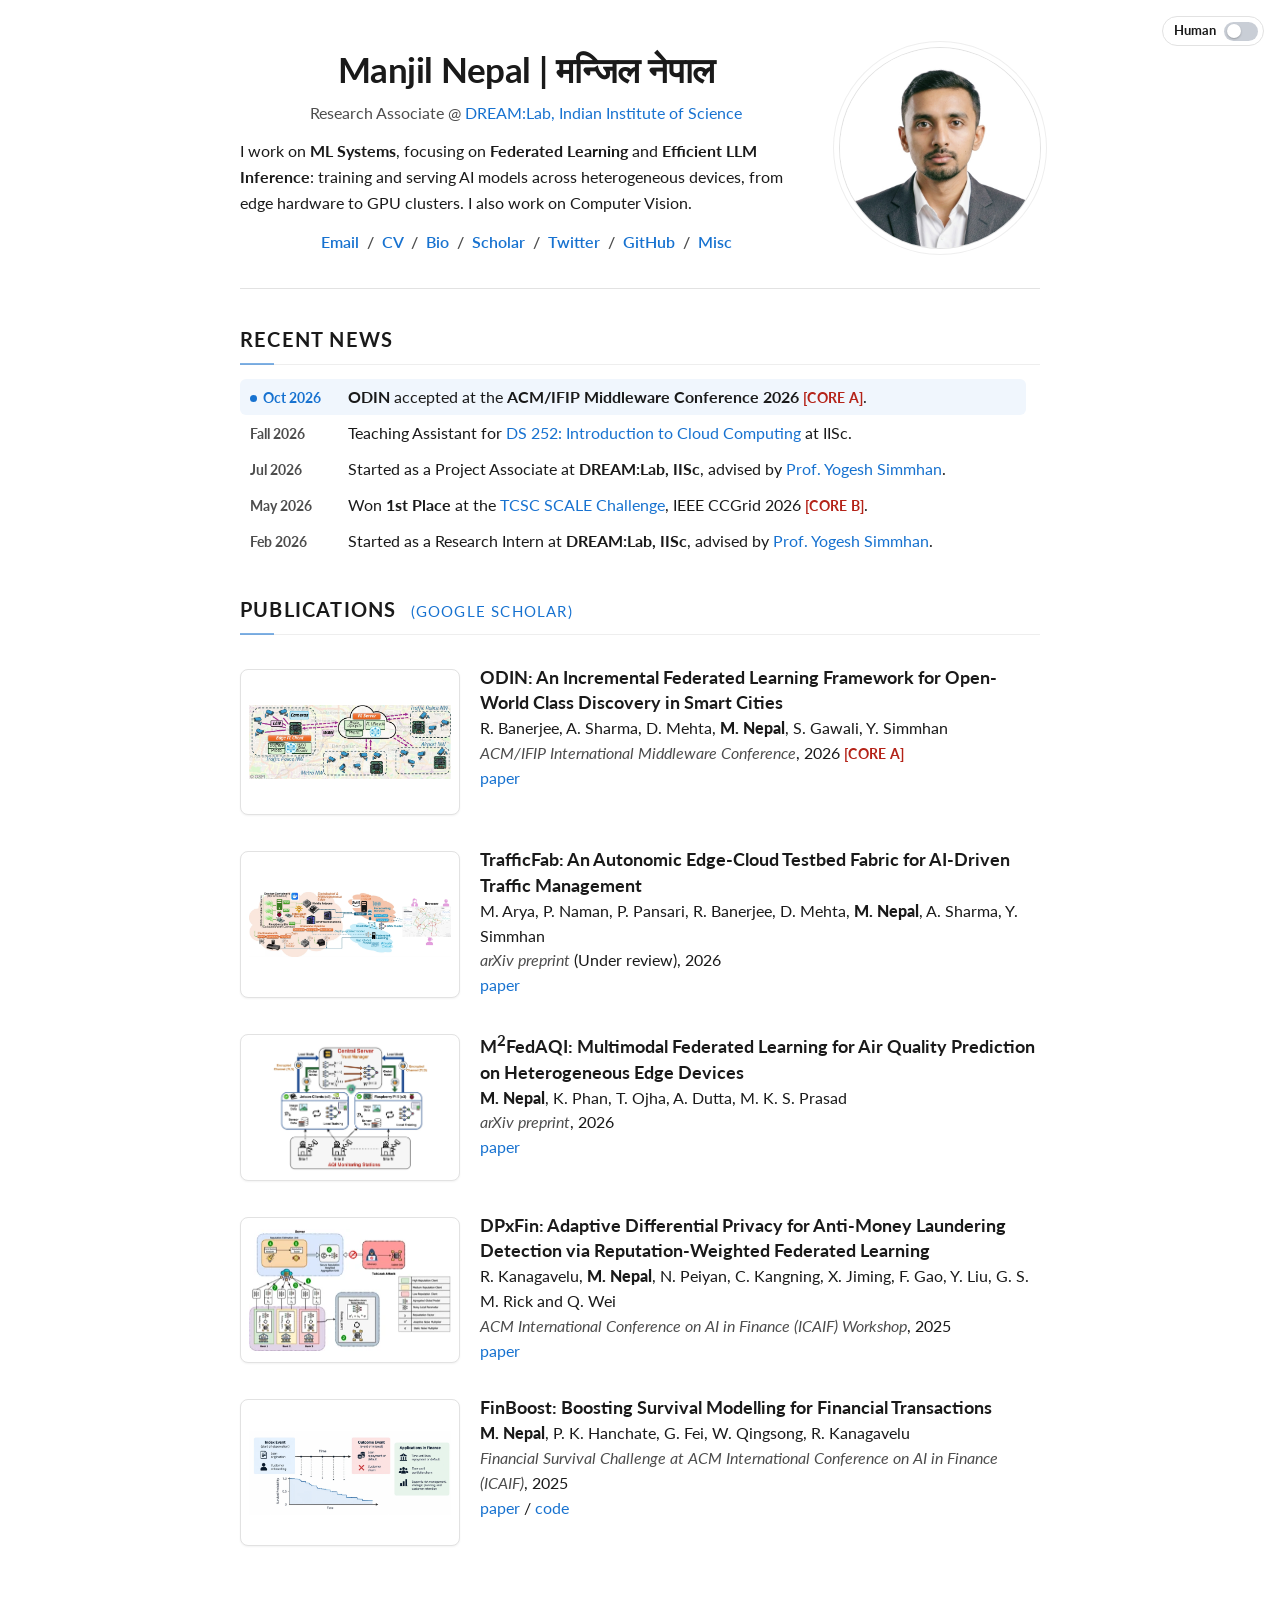
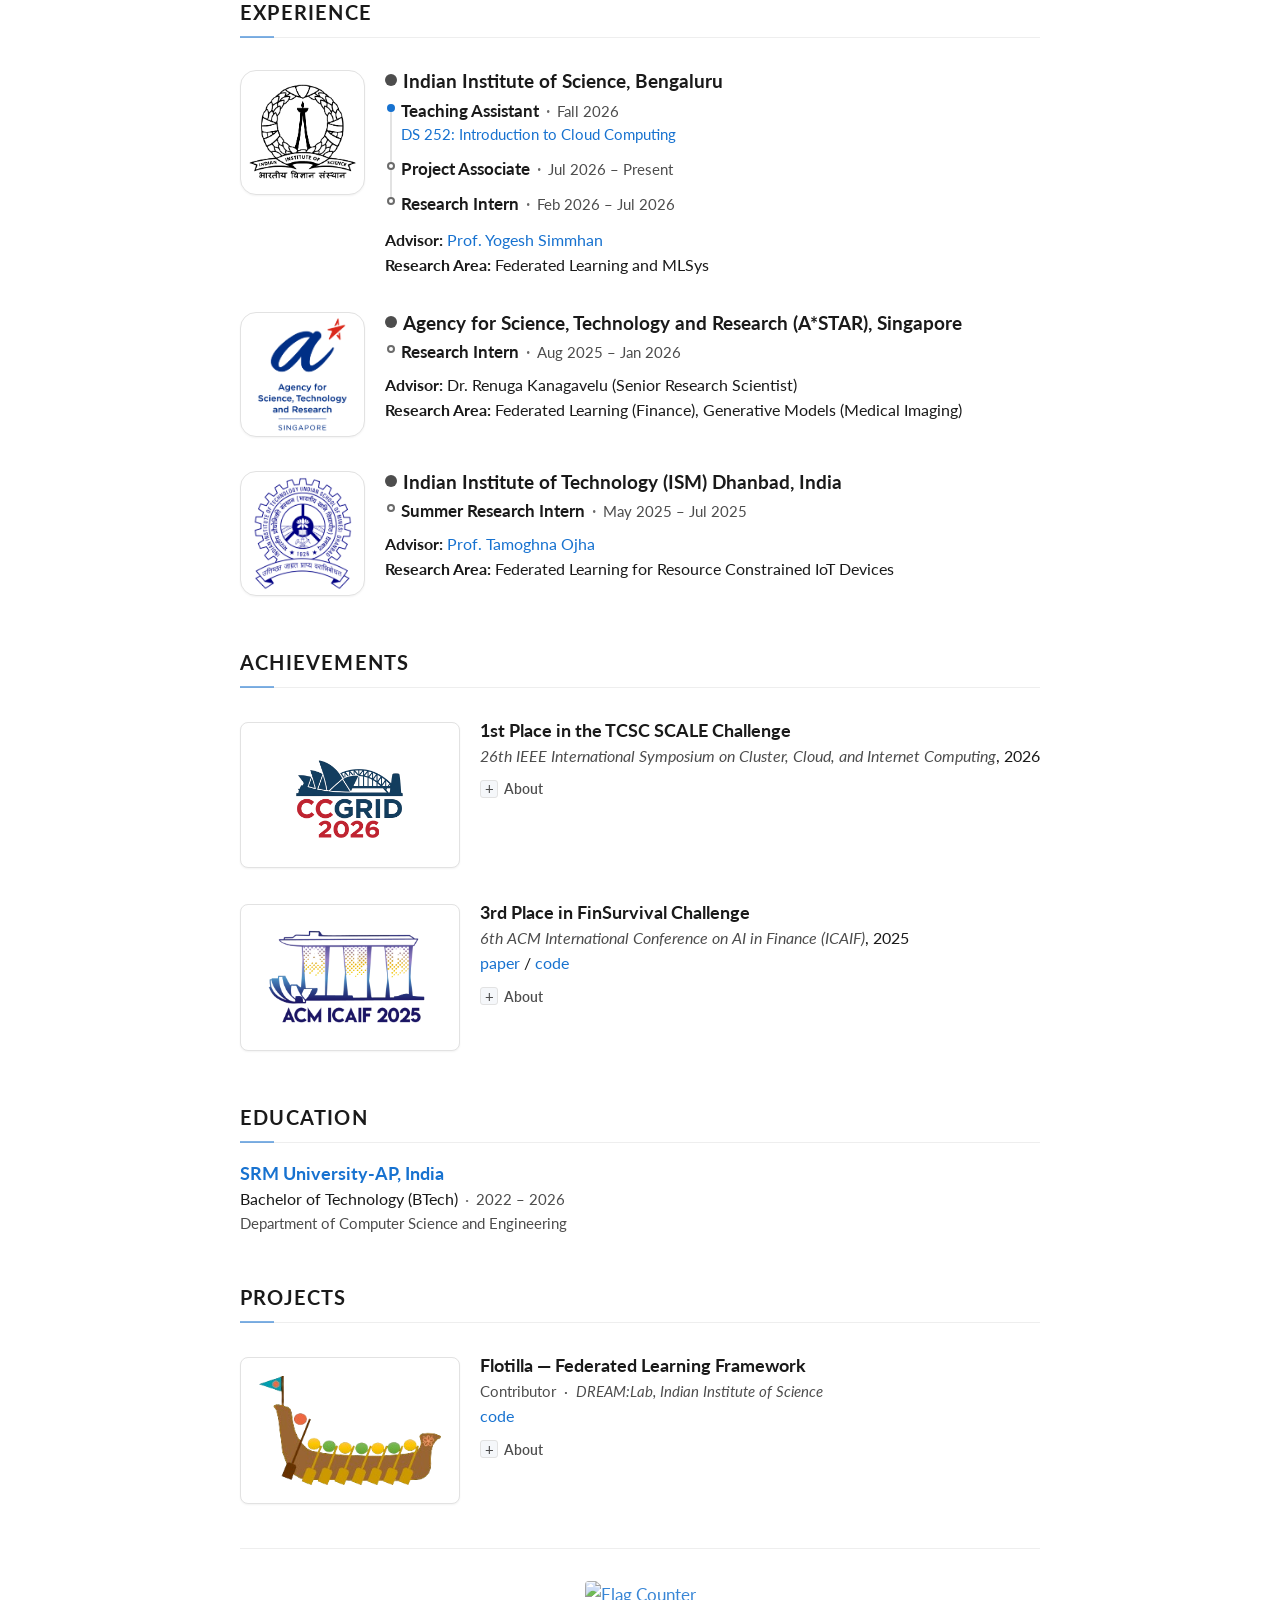
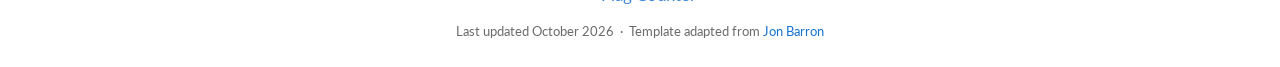
==== commit e04f6e4f: "Update profile" ====
--- a/index.html
+++ b/index.html
@@ -7,28 +7,23 @@
   <meta name="description"
     content="Manjil Nepal – Researcher in Federated Learning, Multimodal Deep Learning, and Computer Vision.">
   <meta name="author" content="Manjil Nepal">
-  <meta name="theme-color" content="#fdfbf7">
+  <link rel="canonical" href="https://manjilnepal.github.io/">
+  <meta name="theme-color" content="#ffffff">
   <meta property="og:type" content="profile">
+  <meta property="og:url" content="https://manjilnepal.github.io/">
   <meta property="og:title" content="Manjil Nepal">
   <meta property="og:description"
     content="Researcher in Federated Learning, MLSys, and Computer Vision.">
-  <meta property="og:image" content="gallery/dp.png">
+  <meta property="og:image" content="https://manjilnepal.github.io/assets/img/profile/manjil_nepal.jpg">
   <meta name="twitter:card" content="summary">
+  <meta name="twitter:image" content="https://manjilnepal.github.io/assets/img/profile/manjil_nepal.jpg">
   <title>Manjil Nepal</title>
-  <link rel="shortcut icon" href="/gallery/atom.png" type="image/x-icon">
+  <link rel="shortcut icon" href="assets/img/icons/atom.png" type="image/x-icon">
   <link rel="preconnect" href="https://fonts.googleapis.com">
   <link rel="preconnect" href="https://fonts.gstatic.com" crossorigin>
   <link rel="stylesheet"
-    href="https://fonts.googleapis.com/css2?family=Lato:ital,wght@0,400;0,700;1,400;1,700&display=swap">
-  <link rel="stylesheet" href="stylesheet.css">
-  <script>
-    // Applied before first paint so a saved dark theme never flashes white.
-    try {
-      if (localStorage.getItem('theme') === 'dark') {
-        document.documentElement.setAttribute('data-theme', 'dark');
-      }
-    } catch (e) { /* private mode: fall back to the default light theme */ }
-  </script>
+    href="https://fonts.googleapis.com/css2?family=Lato:ital,wght@0,400;0,700;0,900;1,400;1,700&display=swap">
+  <link rel="stylesheet" href="assets/css/style.css">
 </head>
 
 <body>
@@ -41,16 +36,6 @@
       <span class="voice-track" aria-hidden="true"><span class="voice-thumb"></span></span>
     </button>
 
-    <button class="theme-toggle" type="button" id="theme-toggle"
-            aria-label="Switch to dark theme" title="Switch to dark theme">
-      <svg class="icon-moon" viewBox="0 0 24 24" aria-hidden="true">
-        <path d="M21 12.8A9 9 0 1 1 11.2 3a7 7 0 0 0 9.8 9.8z"></path>
-      </svg>
-      <svg class="icon-sun" viewBox="0 0 24 24" aria-hidden="true">
-        <circle cx="12" cy="12" r="4.5"></circle>
-        <path d="M12 1.8v2.4M12 19.8v2.4M4.0 4.0l1.7 1.7M18.3 18.3l1.7 1.7M1.8 12h2.4M19.8 12h2.4M4.0 20.0l1.7-1.7M18.3 5.7l1.7-1.7"></path>
-      </svg>
-    </button>
   </div>
 
   <!-- ── Markdown view (AI mode) ── -->
@@ -64,55 +49,79 @@
 GitHub: https://github.com/manjilnepal/
 Twitter: https://x.com/manjilnp
 CV: data/my_cv.pdf
-
-Keywords: Federated Learning, MLSys, Computer Vision
-
-## Research Interests
-
-I build systems for distributed machine learning, training AI models across
-many machines rather than one. My work sits where the learning meets the
-machine: hardware ranging from edge devices to server-grade clusters, and
-modalities spanning vision to natural language.
+Misc: miscellaneous/
+
+I work on ML Systems, focusing on Federated Learning and Efficient LLM
+Inference: training and serving AI models across heterogeneous devices, from
+edge hardware to GPU clusters. I also work on Computer Vision.
+
+## Recent News
+
+- Oct 2026: ODIN accepted at the ACM/IFIP Middleware Conference 2026 [CORE A].
+- Fall 2026: Teaching Assistant for DS 252: Introduction to Cloud Computing at IISc.
+- Jul 2026: Started as a Project Associate at DREAM:Lab, IISc, advised by Prof. Yogesh Simmhan.
+- May 2026: Won 1st Place at the TCSC SCALE Challenge, IEEE CCGrid 2026 [CORE B].
+- Feb 2026: Started as a Research Intern at DREAM:Lab, IISc, advised by Prof. Yogesh Simmhan.
+- Nov 2025: FinBoost won 3rd Place in the FinSurvival Challenge at ACM ICAIF 2025.
+- Nov 2025: DPxFin appeared in a workshop at ACM ICAIF 2025.
+- Aug 2025: Started as a Research Intern at A*STAR, Singapore, advised by Dr. Renuga Kanagavelu.
+
+## Publications
+
+[Google Scholar Profile](https://scholar.google.com/citations?user=DzORCCkAAAAJ&amp;hl=en)
+
+### ODIN: An Incremental Federated Learning Framework for Open-World Class Discovery in Smart Cities
+R. Banerjee, A. Sharma, D. Mehta, **M. Nepal**, S. Gawali, Y. Simmhan
+*ACM/IFIP International Middleware Conference*, 2026 [CORE A]
+
+### TrafficFab: An Autonomic Edge-Cloud Testbed Fabric for AI-Driven Traffic Management
+M. Arya, P. Naman, P. Pansari, R. Banerjee, D. Mehta, **M. Nepal**, A. Sharma, Y. Simmhan
+*arXiv preprint* (Under review), 2026
+- [Paper](https://arxiv.org/abs/2609.29223)
+
+### M^2FedAQI: Multimodal Federated Learning for Air Quality Prediction on Heterogeneous Edge Devices
+**M. Nepal**, K. Phan, T. Ojha, A. Dutta, M. K. S. Prasad
+*arXiv preprint*, 2026
+- [Paper](https://arxiv.org/abs/2605.16375)
+
+### DPxFin: Adaptive Differential Privacy for Anti-Money Laundering Detection via Reputation-Weighted Federated Learning
+R. Kanagavelu, **M. Nepal**, N. Peiyan, C. Kangning, X. Jiming,
+F. Gao, Y. Liu, G. S. M. Rick and Q. Wei
+*ACM International Conference on AI in Finance (ICAIF) - Workshop*, 2025
+- [Paper](https://arxiv.org/pdf/2603.19314)
+
+### FinBoost: Boosting Survival Modelling for Financial Transactions
+**M. Nepal**, P. K. Hanchate, G. Fei, W. Qingsong, R. Kanagavelu
+*Financial Survival Challenge at ACM International Conference on AI in Finance (ICAIF)*, 2025
+- [Paper](https://finsurvival.github.io/papers/3_FinBoost.pdf)
+- [Code](https://github.com/manjilnepal/finboost)
 
 ## Experience
 
 ### Indian Institute of Science, Bengaluru
 - Teaching Assistant (Fall 2026) — DS 252: Introduction to Cloud Computing
-- Project Associate (Jul 2026-Present)
-- Research Intern (Feb 2026-Jul 2026)
+- Project Associate (Jul 2026–Present)
+- Research Intern (Feb 2026–Jul 2026)
 
 Advisor: [Prof. Yogesh Simmhan](https://cds.iisc.ac.in/faculty/simmhan/)
 Research Area: Federated Learning and MLSys
 
 ### Agency for Science, Technology and Research (A*STAR), Singapore
-- Research Intern (Aug 2025-Jan 2026)
+- Research Intern (Aug 2025–Jan 2026)
 
 Advisor: Dr. Renuga Kanagavelu (Senior Research Scientist)
 Research Area: Federated Learning (Finance), Generative Models (Medical Imaging)
 
 ### Indian Institute of Technology (ISM) Dhanbad, India
-- Summer Research Intern (May 2025-July 2025)
+- Summer Research Intern (May 2025–Jul 2025)
 
 Advisor: [Prof. Tamoghna Ojha](https://tamoghnaojha.github.io/)
 Research Area: Federated Learning for Resource Constrained IoT Devices
 
+<!--
 ### Scientific Reports
 - Peer Reviewer (June 2025-July 2026)
-
-## Publications
-
-[Google Scholar Profile](https://scholar.google.com/citations?user=DzORCCkAAAAJ&amp;hl=en)
-
-### M^2FedAQI: Multimodal Federated Learning for Air Quality Prediction on Heterogeneous Edge Devices
-**Manjil Nepal**, Kimsie Phan, Tamoghna Ojha, Aritra Dutta, M Krishna Siva Prasad
-*arXiv preprint*, 2026
-- [Paper](https://arxiv.org/abs/2605.16375)
-
-### DPxFin: Adaptive Differential Privacy for Anti-Money Laundering Detection via Reputation-Weighted Federated Learning
-Renuga Kanagavelu, **Manjil Nepal**, Ning Peiyan, Cai Kangning, Xu Jiming,
-Fei Gao, Yong Liu, Goh Siow Mong Rick and Qingsong Wei
-*ACM International Conference on AI in Finance (ICAIF) - Workshop*, 2025
-- [Paper](https://arxiv.org/pdf/2603.19314)
+-->
 
 ## Achievements
 
@@ -129,7 +138,7 @@
 
 ### Bachelor of Technology (BTech) - SRM University-AP, India
 [Website](https://srmap.edu.in/)
-Duration: 2022-2026
+Duration: 2022–2026
 Department of Computer Science and Engineering
 
 ## Projects
@@ -163,12 +172,11 @@
         Senior Computer Science Student @
         <a href="https://srmap.edu.in/">SRM University-AP, India</a> -->
       </p>
-      <div class="tags">
-        <span class="tag">Federated Learning</span>
-        <span class="tag">MLSys</span>
-        <!-- <span class="tag">Large Language Models</span> -->
-        <span class="tag">Computer Vision</span>
-      </div>
+      <p class="header-bio">
+        I work on <strong>ML Systems</strong>, focusing on <strong>Federated Learning</strong> and
+        <strong>Efficient LLM Inference</strong>: training and serving AI models across heterogeneous devices,
+        from edge hardware to GPU clusters. I also work on Computer Vision.
+      </p>
       <p class="links">
         <a href="mailto:manjil.nepal03@gmail.com">Email</a> &nbsp;/&nbsp;
         <a href="data/my_cv.pdf" target="_blank">CV</a> &nbsp;/&nbsp;
@@ -176,24 +184,165 @@
         <a href="https://scholar.google.com/citations?user=DzORCCkAAAAJ&hl=en" target="_blank">Scholar</a>
         &nbsp;/&nbsp;
         <a href="https://x.com/manjilnp" target="_blank">Twitter</a> &nbsp;/&nbsp;
-        <a href="https://github.com/manjilnepal/" target="_blank">Github</a>
+        <a href="https://github.com/manjilnepal/" target="_blank">GitHub</a> &nbsp;/&nbsp;
+        <a href="miscellaneous/">Misc</a>
       </p>
     </div>
     <div class="header-photo">
-      <a href="gallery/dp_paint.jpg">
-        <img alt="profile photo" src="gallery/dp_paint.png">
+      <a href="assets/img/profile/manjil_nepal.jpg">
+        <img alt="profile photo" src="assets/img/profile/manjil_nepal.jpg">
       </a>
     </div>
   </header>
 
-  <!-- ── Research Interests ── -->
+  <!-- ── Recent News ── -->
   <section class="section">
-    <h2 id="interests">Research Interests</h2>
-    <p class="lede" id="interests-text">
-      I build systems for <strong>distributed machine learning</strong>, training AI models across many
-      machines rather than one. My work sits where the learning meets the machine: hardware ranging from
-      edge devices to server-grade clusters, and modalities spanning vision to natural language.
-    </p>
+    <h2 id="news">Recent News</h2>
+    <div class="news" id="news-box">
+      <div class="news-viewport" tabindex="0" role="region" aria-label="Recent news, scrollable">
+        <ol class="news-list">
+        <li class="news-item">
+          <time class="news-date">Oct 2026</time>
+          <p class="news-text"><strong>ODIN</strong> accepted at the <strong>ACM/IFIP Middleware Conference 2026</strong> <span class="venue-rank">[CORE A]</span>.</p>
+        </li>
+        <li class="news-item">
+          <time class="news-date">Fall 2026</time>
+          <p class="news-text">Teaching Assistant for <a href="https://cds.iisc.ac.in/courses/ds252/" target="_blank">DS 252: Introduction to Cloud Computing</a> at IISc.</p>
+        </li>
+        <li class="news-item">
+          <time class="news-date">Jul 2026</time>
+          <p class="news-text">Started as a Project Associate at <strong>DREAM:Lab, IISc</strong>, advised by <a href="https://cds.iisc.ac.in/faculty/simmhan/" target="_blank">Prof. Yogesh Simmhan</a>.</p>
+        </li>
+        <li class="news-item">
+          <time class="news-date">May 2026</time>
+          <p class="news-text">Won <strong>1st Place</strong> at the <a href="https://www.iisc.ac.in/events/iisc-team-wins-ieee-tcsc-scale-challenge-2026-for-city-scale-real-time-traffic-analytics-across-edge-cloud-fabrics/" target="_blank">TCSC SCALE Challenge</a>, IEEE CCGrid 2026 <span class="venue-rank">[CORE B]</span>.</p>
+        </li>
+        <li class="news-item">
+          <time class="news-date">Feb 2026</time>
+          <p class="news-text">Started as a Research Intern at <strong>DREAM:Lab, IISc</strong>, advised by <a href="https://cds.iisc.ac.in/faculty/simmhan/" target="_blank">Prof. Yogesh Simmhan</a>.</p>
+        </li>
+        <li class="news-item">
+          <time class="news-date">Nov 2025</time>
+          <p class="news-text"><a href="https://finsurvival.github.io/papers/3_FinBoost.pdf" target="_blank">FinBoost</a> won <strong>3rd Place</strong> in the FinSurvival Challenge at ACM ICAIF 2025.</p>
+        </li>
+        <li class="news-item">
+          <time class="news-date">Nov 2025</time>
+          <p class="news-text"><strong>DPxFin</strong> appeared in a workshop at <strong>ACM ICAIF 2025</strong>.</p>
+        </li>
+        <li class="news-item">
+          <time class="news-date">Aug 2025</time>
+          <p class="news-text">Started as a Research Intern at <strong>A*STAR, Singapore</strong>, advised by Dr. Renuga Kanagavelu.</p>
+        </li>
+        </ol>
+      </div>
+    </div>
+  </section>
+
+  <!-- ── Publications ── -->
+  <section class="section figures publications">
+    <h2 id="research">Publications <a class="h2-note"
+        href="https://scholar.google.com/citations?user=DzORCCkAAAAJ&hl=en" target="_blank">(Google Scholar)</a></h2>
+
+    <div class="paper">
+      <a class="paper-img" href="assets/img/research/odin.webp" aria-label="Enlarge figure: ODIN diagram">
+        <img src="assets/img/research/odin.webp" alt="ODIN diagram" loading="lazy">
+      </a>
+      <div class="paper-body">
+        <a href="#">
+          <span class="papertitle">ODIN: An Incremental Federated Learning Framework for Open-World Class
+            Discovery in Smart Cities</span>
+        </a>
+        <br>
+        <span>R. Banerjee, A. Sharma, D. Mehta,</span>
+        <strong>M. Nepal</strong>,
+        <span>S. Gawali, Y. Simmhan</span>
+        <br>
+        <em>ACM/IFIP International Middleware Conference</em>, 2026
+        <span class="venue-rank">[CORE A]</span>
+        <br>
+        <a href="#">paper</a>
+      </div>
+    </div>
+
+    <div class="paper">
+      <a class="paper-img" href="assets/img/research/trafficfab.webp" aria-label="Enlarge figure: TrafficFab diagram">
+        <img src="assets/img/research/trafficfab.webp" alt="TrafficFab diagram" loading="lazy">
+      </a>
+      <div class="paper-body">
+        <a href="https://arxiv.org/abs/2609.29223" target="_blank">
+          <span class="papertitle">TrafficFab: An Autonomic Edge-Cloud Testbed Fabric for AI-Driven Traffic
+            Management</span>
+        </a>
+        <br>
+        <span>M. Arya, P. Naman, P. Pansari, R. Banerjee, D. Mehta,</span>
+        <strong>M. Nepal</strong>,
+        <span>A. Sharma, Y. Simmhan</span>
+        <br>
+        <em>arXiv preprint</em> (Under review), 2026
+        <br>
+        <a href="https://arxiv.org/abs/2609.29223" target="_blank">paper</a>
+      </div>
+    </div>
+
+    <div class="paper">
+      <a class="paper-img" href="assets/img/research/m2fedaqi2.webp" aria-label="Enlarge figure: M2FedAQI diagram">
+        <img src="assets/img/research/m2fedaqi2.webp" alt="M2FedAQI diagram" loading="lazy">
+      </a>
+      <div class="paper-body">
+        <a href="https://arxiv.org/abs/2605.16375" target="_blank">
+          <span class="papertitle">M<sup>2</sup>FedAQI: Multimodal Federated Learning for Air Quality Prediction on
+            Heterogeneous Edge Devices</span>
+        </a>
+        <br>
+        <strong>M. Nepal</strong>,
+        <span>K. Phan, T. Ojha, A. Dutta, M. K. S. Prasad</span>
+        <br>
+        <em>arXiv preprint</em>, 2026
+        <br>
+        <a href="https://arxiv.org/abs/2605.16375" target="_blank">paper</a>
+      </div>
+    </div>
+
+    <div class="paper">
+      <a class="paper-img" href="assets/img/research/dpxfin.webp" aria-label="Enlarge figure: DPxFin diagram">
+        <img src="assets/img/research/dpxfin.webp" alt="DPxFin diagram" loading="lazy">
+      </a>
+      <div class="paper-body">
+        <a href="https://arxiv.org/pdf/2603.19314" target="_blank">
+          <span class="papertitle">DPxFin: Adaptive Differential Privacy for Anti-Money Laundering Detection
+            via Reputation-Weighted Federated Learning</span>
+        </a>
+        <br>
+        <span>R. Kanagavelu,</span>
+        <strong>M. Nepal</strong>,
+        <span>N. Peiyan, C. Kangning, X. Jiming, F. Gao, Y. Liu, G. S. M. Rick
+          and Q. Wei</span>
+        <br>
+        <em>ACM International Conference on AI in Finance (ICAIF) Workshop</em>, 2025
+        <br>
+        <a href="https://arxiv.org/pdf/2603.19314" target="_blank">paper</a>
+      </div>
+    </div>
+
+    <div class="paper">
+      <a class="paper-img" href="assets/img/research/finboost.webp" aria-label="Enlarge figure: FinBoost survival modelling overview">
+        <img src="assets/img/research/finboost.webp" alt="FinBoost survival modelling overview" loading="lazy">
+      </a>
+      <div class="paper-body">
+        <a href="https://finsurvival.github.io/papers/3_FinBoost.pdf" target="_blank">
+          <span class="papertitle">FinBoost: Boosting Survival Modelling for Financial Transactions</span>
+        </a>
+        <br>
+        <strong>M. Nepal</strong>,
+        <span>P. K. Hanchate, G. Fei, W. Qingsong, R. Kanagavelu</span>
+        <br>
+        <em>Financial Survival Challenge at ACM International Conference on AI in Finance (ICAIF)</em>, 2025
+        <br>
+        <a href="https://finsurvival.github.io/papers/3_FinBoost.pdf" target="_blank">paper</a>
+        /
+        <a href="https://github.com/manjilnepal/finboost" target="_blank">code</a>
+      </div>
+    </div>
   </section>
 
   <!-- ── Experience ── -->
@@ -202,7 +351,7 @@
 
     <div class="entry">
       <div class="entry-img">
-        <img src="experience/iisc.png" alt="IISc Logo" loading="lazy" style="width:70%">
+        <img src="assets/img/experience/iisc.png" alt="IISc Logo" loading="lazy">
       </div>
       <div class="entry-body">
         <div class="entry-title">Indian Institute of Science, Bengaluru</div>
@@ -222,14 +371,14 @@
             <div class="timeline-dot"></div>
             <div class="timeline-content">
               <div class="entry-title">Project Associate</div>
-              <div class="entry-date">Jul 2026 - Present</div>
+              <div class="entry-date">Jul 2026 – Present</div>
             </div>
           </div>
           <div class="timeline-item">
             <div class="timeline-dot"></div>
             <div class="timeline-content">
               <div class="entry-title">Research Intern</div>
-              <div class="entry-date">Feb 2026 - Jul 2026</div>
+              <div class="entry-date">Feb 2026 – Jul 2026</div>
             </div>
           </div>
         </div>
@@ -241,8 +390,8 @@
     </div>
 
     <div class="entry">
-      <div class="entry-img">
-        <img src="experience/a-star.webp" alt="A*STAR Logo" loading="lazy" style="width:80%">
+      <div class="entry-img logo-zoom">
+        <img src="assets/img/experience/a-star.webp" alt="A*STAR Logo" loading="lazy">
       </div>
       <div class="entry-body">
         <div class="entry-title">Agency for Science, Technology and Research (A*STAR), Singapore</div>
@@ -251,12 +400,12 @@
             <div class="timeline-dot"></div>
             <div class="timeline-content">
               <div class="entry-title">Research Intern</div>
-              <div class="entry-date">Aug 2025 - Jan 2026</div>
+              <div class="entry-date">Aug 2025 – Jan 2026</div>
             </div>
           </div>
         </div>
         <div><strong>Advisor:</strong>
-          <a href="#">Dr. Renuga Kanagavelu (Senior Research Scientist)</a>
+          Dr. Renuga Kanagavelu (Senior Research Scientist)
         </div>
         <div><strong>Research Area:</strong> Federated Learning (Finance), Generative Models (Medical Imaging)</div>
       </div>
@@ -264,7 +413,7 @@
 
     <div class="entry">
       <div class="entry-img">
-        <img src="experience/iit-dhanbad.png" alt="IIT Dhanbad Logo" loading="lazy" style="width:55%">
+        <img src="assets/img/experience/iit-dhanbad.png" alt="IIT Dhanbad Logo" loading="lazy">
       </div>
       <div class="entry-body">
         <div class="entry-title">Indian Institute of Technology (ISM) Dhanbad, India</div>
@@ -273,7 +422,7 @@
             <div class="timeline-dot"></div>
             <div class="timeline-content">
               <div class="entry-title">Summer Research Intern</div>
-              <div class="entry-date">May 2025 - July 2025</div>
+              <div class="entry-date">May 2025 – Jul 2025</div>
             </div>
           </div>
         </div>
@@ -284,9 +433,10 @@
       </div>
     </div>
 
+    <!--
     <div class="entry">
-      <div class="entry-img">
-        <img src="experience/scienctific-reports.jpeg" alt="Scientific Reports Logo" loading="lazy" style="width:55%">
+      <div class="entry-img logo-fill">
+        <img src="assets/img/experience/scienctific-reports.jpeg" alt="Scientific Reports Logo" loading="lazy">
       </div>
       <div class="entry-body">
         <div class="entry-title">Scientific Reports</div>
@@ -295,115 +445,22 @@
             <div class="timeline-dot"></div>
             <div class="timeline-content">
               <div class="entry-title">Peer Reviewer</div>
-              <div class="entry-date">June 2025 - July 2026</div>
+              <div class="entry-date">Jun 2025 – Jul 2026</div>
             </div>
           </div>
         </div>
       </div>
     </div>
+    -->
   </section>
 
-  <!-- ── Publications ── -->
-  <section class="section">
-    <h2 id="research">Publications <a class="h2-note"
-        href="https://scholar.google.com/citations?user=DzORCCkAAAAJ&hl=en" target="_blank">(Google Scholar)</a></h2>
+  <!-- ── Achievements ── -->
+  <section class="section figures achievements">
+    <h2 id="achievements">Achievements</h2>
 
     <div class="paper">
       <div class="paper-img">
-        <img src="./research/m2fedaqi2.png" alt="M2FedAQI diagram" loading="lazy">
-      </div>
-      <div class="paper-body">
-        <a href="https://arxiv.org/abs/2605.16375" target="_blank">
-          <span class="papertitle">M<sup>2</sup>FedAQI: Multimodal Federated Learning for Air Quality Prediction on
-            Heterogeneous Edge Devices</span>
-        </a>
-        <br>
-        <strong>Manjil Nepal</strong>,
-        <span>Kimsie Phan, Tamoghna Ojha, Aritra Dutta, M Krishna Siva Prasad</span>
-        <br>
-        <em>arXiv preprint</em>, 2026
-        <br>
-        <a href="https://arxiv.org/abs/2605.16375" target="_blank">paper</a>
-        /
-        <a href="#">code</a>
-        <details>
-          <summary>Abstract</summary>
-          <p>
-            Accurate air quality prediction is essential for public health, environmental monitoring, and industrial
-            safety. However, most existing approaches rely on centralized learning paradigms, which introduce challenges
-            related to scalability, privacy preservation, and communication overhead in distributed Internet of Things
-            (IoT) environments. Moreover, current federated learning (FL) based solutions predominantly utilize unimodal
-            data, limiting their capability to capture complex environmental patterns. To address these limitations, we
-            propose M<sup>2</sup>FedAQI, a lightweight multimodal federated framework for decentralized Air Quality
-            Index (AQI) prediction across heterogeneous edge devices. The proposed framework integrates visual and
-            tabular modalities through a feature modulation based fusion mechanism that enables efficient cross-modal
-            interaction while maintaining low computational overhead. M<sup>2</sup>FedAQI is evaluated on two benchmark
-            datasets, PM25Vision and TRAQID, for both classification and regression tasks under centralized and
-            federated settings. Experimental results demonstrate that M<sup>2</sup>FedAQI consistently outperforms
-            existing approaches, achieving improvements of up to 11.0% in Accuracy, 3.53% in AUC, 12.2% in F1-score, and
-            18.0% in R<sup>2</sup>, while reducing MAE and RMSE by up to 25.4% and 20.4%, respectively, compared with
-            the strongest baselines. Furthermore, deployment on heterogeneous edge devices demonstrates efficient
-            resource utilization in terms of communication overhead, memory footprint, and computational cost. To
-            enhance communication security, TLS-based authentication is incorporated to ensure secure client
-            participation and protect the FL communication channel from unauthorized third-party access without
-            modifying the underlying FL protocol.
-          </p>
-        </details>
-      </div>
-    </div>
-
-    <div class="paper">
-      <div class="paper-img">
-        <img src="./research/dpxfin.png" alt="DPxFin diagram" loading="lazy">
-      </div>
-      <div class="paper-body">
-        <a href="https://arxiv.org/pdf/2603.19314" target="_blank">
-          <span class="papertitle">DPxFin: Adaptive Differential Privacy for Anti-Money Laundering Detection
-            via Reputation-Weighted Federated Learning</span>
-        </a>
-        <br>
-        <span>Renuga Kanagavelu,</span>
-        <strong>Manjil Nepal</strong>,
-        <span>Ning Peiyan, Cai Kangning, Xu Jiming, Fei Gao, Yong Liu, Goh Siow Mong Rick
-          and Qingsong Wei</span>
-        <br>
-        <em>ACM International Conference on AI in Finance (ICAIF)- Workshop</em>, 2025
-        <br>
-        <a href="https://arxiv.org/pdf/2603.19314" target="_blank">paper</a>
-        /
-        <a href="#">code</a>
-        <details>
-          <summary>Abstract</summary>
-          <p>
-            In the modern financial system, combating money laundering is a critical challenge complicated
-            by data privacy concerns and increasingly complex fraud transaction patterns. Although federated
-            learning (FL) is a promising problem-solving approach as it allows institutions to train their models
-            without sharing their data, it has the drawback of being prone to privacy leakage, specifically in tabular
-            data forms like financial data. To address this, we propose DPxFin, a novel federated framework that
-            integrates reputation-guided adaptive differential privacy. Our approach computes client reputation
-            by evaluating the alignment between locally trained models and the global model. Based on this
-            reputation, we dynamically assign differential privacy noise to client updates, enhancing privacy
-            while maintaining overall model utility. Clients with higher reputations receive lower noise to amplify
-            their trustworthy contributions, while low-reputation clients are allocated stronger noise to mitigate
-            risk. We validate DPxFin on the Anti-Money Laundering (AML) dataset under both IID and non-IID
-            settings using Multi Layer Perceptron (MLP). Experimental analysis established that our approach has
-            a more desirable trade-off between accuracy and privacy than those of traditional FL and fixed-noise
-            Differential Privacy (DP) baselines, where performance improvements were consistent, even though
-            on a modest scale. Moreover, DPxFin does withstand tabular data leakage attacks, proving its
-            effectiveness under real-world financial conditions.
-          </p>
-        </details>
-      </div>
-    </div>
-  </section>
-
-  <!-- ── Achievements ── -->
-  <section class="section">
-    <h2 id="achievements">Achievements</h2>
-
-    <div class="paper">
-      <div class="paper-img">
-        <img src="./achievement/scale_2026.png" alt="scale_2026 diagram" loading="lazy">
+        <img src="assets/img/achievement/scale_2026.webp" alt="CCGrid 2026 logo" loading="lazy">
       </div>
       <div class="paper-body">
         <a href="https://www.iisc.ac.in/events/iisc-team-wins-ieee-tcsc-scale-challenge-2026-for-city-scale-real-time-traffic-analytics-across-edge-cloud-fabrics/">
@@ -414,10 +471,6 @@
         <span>Parth Kiran Hanchate, Fei Gao, Qingsong Wei, Renuga Kanagavelu</span> -->
         <br>
         <em>26th IEEE International Symposium on Cluster, Cloud, and Internet Computing</em>, 2026
-        <br>
-        <a href="#" target="_blank">paper</a>
-        /
-        <a href="#">code</a>
         <details>
           <summary>About</summary>
           <p>
@@ -431,7 +484,7 @@
 
     <div class="paper">
       <div class="paper-img">
-        <img src="./achievement/finboost.png" alt="FinBoost diagram" loading="lazy">
+        <img src="assets/img/achievement/finboost.webp" alt="ACM ICAIF 2025 logo" loading="lazy">
       </div>
       <div class="paper-body">
         <a href="https://finsurvival.github.io/">
@@ -441,7 +494,7 @@
         <strong>Manjil Nepal</strong>,
         <span>Parth Kiran Hanchate, Fei Gao, Qingsong Wei, Renuga Kanagavelu</span> -->
         <br>
-        <em>6th ACM International Conference on AI in Finance (ICAIF) </em>, 2025
+        <em>6th ACM International Conference on AI in Finance (ICAIF)</em>, 2025
         <br>
         <a href="https://finsurvival.github.io/papers/3_FinBoost.pdf" target="_blank">paper</a>
         /
@@ -469,19 +522,19 @@
       </div>
       <div class="edu-line">
         <span class="edu-degree">Bachelor of Technology (BTech)</span>
-        <span class="edu-date">2022 - 2026</span>
+        <span class="edu-date">2022 – 2026</span>
       </div>
       <div class="edu-dept">Department of Computer Science and Engineering</div>
     </div>
   </section>
 
   <!-- ── Projects ── -->
-  <section class="section">
+  <section class="section figures projects">
     <h2 id="projects">Projects</h2>
 
     <div class="paper">
       <div class="paper-img">
-        <img src="./project/flotilla.png" alt="Flotilla" loading="lazy" style="width:70%; margin-top:20px;">
+        <img src="assets/img/project/flotilla.png" alt="Flotilla" loading="lazy">
       </div>
       <div class="paper-body">
         <a href="https://github.com/dream-lab/flotilla" target="_blank">
@@ -511,6 +564,19 @@
 
   </div><!-- /.human-view -->
 
+  <a class="to-top" id="to-top" href="#" aria-label="Back to top" title="Back to top" hidden>
+    <svg viewBox="0 0 24 24" aria-hidden="true"><path d="M12 19V5M5 12l7-7 7 7"></path></svg>
+  </a>
+
+  <!-- ── Figure lightbox ── -->
+  <dialog class="lightbox" id="lightbox" aria-label="Paper figure">
+    <img src="" alt="" id="lightbox-img">
+    <div class="lightbox-caption">
+      <span id="lightbox-caption"></span>
+      <button class="lightbox-close" type="button" id="lightbox-close" aria-label="Close figure">&times;</button>
+    </div>
+  </dialog>
+
   <!-- ── Footer ── -->
   <footer class="footer">
     <div class="footer-flag">
@@ -519,62 +585,12 @@
           alt="Flag Counter" border="0"></a>
     </div>
     <div class="footer-credit">
-      Source code from <a href="https://github.com/jonbarron/jonbarron_website">code link</a>
+      Last updated October 2026 &nbsp;·&nbsp; Template adapted from
+      <a href="https://github.com/jonbarron/jonbarron_website" target="_blank">Jon Barron</a>
     </div>
   </footer>
 
-  <script>
-    // Human / AI view toggle. AI mode shows the page as plain Markdown —
-    // the same content, in the form a language model would rather read.
-    // The rendered view is the default and lives in the markup, so the page
-    // is unaffected with JS disabled.
-    (function () {
-      var btn = document.getElementById('voice-toggle');
-      var label = document.getElementById('voice-label');
-      var human = document.getElementById('human-view');
-      var md = document.getElementById('md-view');
-      if (!btn || !human || !md) return;
-
-      btn.addEventListener('click', function () {
-        var toAI = btn.getAttribute('aria-checked') !== 'true';
-        btn.setAttribute('aria-checked', String(toAI));
-        human.hidden = toAI;
-        md.hidden = !toAI;
-        label.textContent = toAI ? 'AI' : 'Human';
-        btn.title = toAI ? 'View the rendered page' : 'View this page as Markdown';
-        window.scrollTo(0, 0);
-      });
-    })();
-
-    (function () {
-      var root = document.documentElement;
-      var btn = document.getElementById('theme-toggle');
-      var meta = document.querySelector('meta[name="theme-color"]');
-
-      function sync() {
-        var dark = root.getAttribute('data-theme') === 'dark';
-        var label = dark ? 'Switch to light theme' : 'Switch to dark theme';
-        btn.setAttribute('aria-label', label);
-        btn.setAttribute('title', label);
-        if (meta) meta.setAttribute('content', dark ? '#1a1918' : '#fdfbf7');
-      }
-
-      btn.addEventListener('click', function () {
-        var dark = root.getAttribute('data-theme') === 'dark';
-        if (dark) {
-          root.removeAttribute('data-theme');
-        } else {
-          root.setAttribute('data-theme', 'dark');
-        }
-        try {
-          localStorage.setItem('theme', dark ? 'light' : 'dark');
-        } catch (e) { /* private mode: theme resets on reload */ }
-        sync();
-      });
-
-      sync();
-    })();
-  </script>
+  <script src="assets/js/home.js" defer></script>
 
 </body>
 
--- a/assets/css/style.css
+++ b/assets/css/style.css
@@ -0,0 +1,1161 @@
+/* Fonts loaded via <link> in HTML for non-blocking parallel fetch */
+
+/* ── Design tokens ──
+   Classic light academic palette: white page, black text, blue links that
+   turn orange on hover, neutral grey rules. The site is light-only. */
+:root {
+  color-scheme: light;
+  --text: #1a1a1a;
+  --text-muted: #4d4d4d;
+  --text-faint: #6b6b6b;
+  --link: #1772d0;
+  --link-hover: #f09228;
+  --rule: #e2e2e2;
+  --rule-soft: #eeeeee;
+  --surface: #f5f7fa;
+  --bg: #ffffff;
+  --accent-strong: #b42318;
+  --figure-bg: #ffffff;
+  --figure-filter: none;
+}
+
+/* ── Reset & Base ── */
+*, *::before, *::after {
+  box-sizing: border-box;
+  margin: 0;
+  padding: 0;
+}
+
+/* ── Page controls ── */
+/* Corner stack holding the page-level controls. Individual buttons
+   are static within it, so adding another does not need new coordinates. */
+.controls {
+  position: absolute;
+  top: 16px;
+  right: 16px;
+  z-index: 10;
+  display: flex;
+  align-items: center;
+  gap: 10px;
+}
+
+/* ── Markdown view (AI mode) ── */
+/* Deliberately unstyled-looking: monospace source, wrapped rather than
+   scrolled, so it reads as the page's underlying text. */
+.md-view {
+  margin: 0;
+  padding: 40px 0 8px;
+  font-family: ui-monospace, SFMono-Regular, "SF Mono", Menlo, Consolas, monospace;
+  font-size: 13.5px;
+  line-height: 1.7;
+  white-space: pre-wrap;
+  word-wrap: break-word;
+  color: var(--text-muted);
+}
+
+.md-view[hidden] {
+  display: none;
+}
+
+/* ── Human / AI voice toggle ── */
+/* Reads as one pill: label and track share a light capsule, sized to sit in
+   the fixed corner controls. */
+.voice-toggle {
+  display: flex;
+  align-items: center;
+  gap: 8px;
+  height: 30px;
+  padding: 0 5px 0 11px;
+  font: inherit;
+  font-size: 12.5px;
+  font-weight: 700;
+  line-height: 1;
+  cursor: pointer;
+  color: var(--text);
+  background: var(--bg);
+  border: 1px solid var(--rule);
+  border-radius: 999px;
+}
+
+.voice-toggle:focus-visible {
+  outline: 2px solid var(--link);
+  outline-offset: 2px;
+}
+
+.voice-label {
+  /* Both words occupy the same box, so the pill does not resize on toggle
+     and the track never shifts sideways. */
+  display: inline-grid;
+  place-items: center;
+  min-width: 5ch;
+}
+
+.voice-track {
+  position: relative;
+  width: 34px;
+  height: 19px;
+  border-radius: 999px;
+  background: #c9ced6;
+}
+
+.voice-thumb {
+  position: absolute;
+  top: 2.5px;
+  left: 2.5px;
+  width: 14px;
+  height: 14px;
+  border-radius: 50%;
+  background: #ffffff;
+  box-shadow: 0 1px 2px rgba(0, 0, 0, 0.25);
+}
+
+/* Checked = AI voice: thumb travels the track's inner width. */
+.voice-toggle[aria-checked="true"] .voice-track {
+  background: var(--link);
+}
+
+.voice-toggle[aria-checked="true"] .voice-thumb {
+  transform: translateX(15px);
+}
+
+body {
+  font-family: 'Lato', Verdana, Helvetica, sans-serif;
+  font-size: 17px;
+  line-height: 1.65;
+  color: var(--text);
+  background: var(--bg);
+  max-width: 840px;
+  margin: 0 auto;
+  padding: 0 20px;
+  -webkit-font-smoothing: antialiased;
+  text-rendering: optimizeLegibility;
+}
+
+/* ── Typography ── */
+a {
+  color: var(--link);
+  text-decoration: none;
+}
+
+a:focus,
+a:hover {
+  color: var(--link-hover);
+}
+
+a:focus-visible {
+  outline: 2px solid var(--link);
+  outline-offset: 2px;
+  border-radius: 2px;
+}
+
+h2 {
+  font-weight: 700;
+  font-size: 20px;
+  margin: 0;
+  letter-spacing: 0.06em;
+  text-transform: uppercase;
+  color: var(--text);
+}
+
+strong {
+  font-size: inherit;
+}
+
+.name {
+  padding-top: 12px;
+  margin: 0 0 10px;
+  /* Scales with viewport so the Devanagari half never collides
+     with the profile photo at mid widths. */
+  font-size: clamp(26px, 4.1vw, 35px);
+  font-weight: 700;
+  text-align: center;
+  letter-spacing: -0.5px;
+  line-height: 1.2;
+  text-wrap: balance;
+  color: var(--text);
+}
+
+/* ── Layout ── */
+.header {
+  display: flex;
+  align-items: center;
+  gap: 28px;
+  padding: 36px 0 28px;
+  border-bottom: 1px solid var(--rule);
+  margin-bottom: 8px;
+}
+
+.header-info {
+  flex: 1;
+  min-width: 0;
+}
+
+/* :not(.name) so this never overrides the name's display size —
+   it is more specific than .name and would otherwise win. */
+.header-info > p:not(.name) {
+  text-align: center;
+  color: var(--text-muted);
+  font-size: 16px;
+  margin-bottom: 4px;
+}
+
+/* Short bio under the role line. Left-aligned for reading, unlike the
+   centred name and links around it. */
+.header-info > p.header-bio {
+  margin: 12px 0 14px;
+  text-align: left;
+  font-size: 16px;
+  line-height: 1.6;
+  color: var(--text);
+  text-wrap: pretty;
+}
+
+.header-photo {
+  flex-shrink: 0;
+  width: 28%;
+  max-width: 200px;
+}
+
+/* Ring is drawn with box-shadow rather than a border so it sits outside the
+   image edge — a border would crop into the portrait at the rounding. */
+.header-photo img {
+  width: 100%;
+  aspect-ratio: 1 / 1;
+  object-fit: cover;
+  border-radius: 50%;
+  display: block;
+  box-shadow: 0 0 0 1px var(--rule), 0 0 0 6px var(--bg), 0 0 0 7px var(--rule-soft);
+}
+
+.header-photo a:hover img {
+  box-shadow: 0 0 0 1px var(--link), 0 0 0 6px var(--bg), 0 0 0 7px var(--rule);
+}
+
+.header-photo a:focus-visible {
+  outline: 2px solid var(--link);
+  outline-offset: 6px;
+  border-radius: 50%;
+}
+
+.links {
+  text-align: center;
+  margin-top: 10px;
+  font-size: 16px;
+  font-weight: 600;
+}
+
+/* ── Sections ── */
+.section {
+  padding: 26px 0 8px;
+}
+
+/* Hairline runs the full column for structure; the short ochre dash over it
+   marks the label itself, so the eye catches the heading before the rule. */
+.section h2 {
+  position: relative;
+  margin-bottom: 14px;
+  padding-bottom: 8px;
+  border-bottom: 1px solid var(--rule-soft);
+}
+
+/* Sits beside a heading as a quiet aside — steps down to body weight and
+   size so it reads as an annotation rather than part of the label. */
+.h2-note {
+  font-size: 15px;
+  font-weight: 400;
+  margin-left: 8px;
+}
+
+.section h2::after {
+  content: "";
+  position: absolute;
+  left: 0;
+  bottom: -1px;
+  width: 34px;
+  height: 2px;
+  background: var(--link);
+  opacity: 0.55;
+}
+
+/* ── Lede paragraph ── */
+/* Standing prose under a heading. Slightly larger than body copy with a
+   capped measure, so it reads as an intro rather than an entry body. */
+.lede {
+  font-size: 17px;
+  line-height: 1.65;
+  max-width: 68ch;
+  color: var(--text);
+}
+
+/* ── Entry rows (experience, research, etc.) ── */
+/* Top-aligned rather than centred: entries range from one role to several,
+   and centring leaves the logo floating mid-block on the tall ones. The
+   small top padding drops it onto the org title's optical centre. */
+.entry {
+  display: flex;
+  gap: 20px;
+  padding: 16px 0;
+  align-items: flex-start;
+}
+
+/* Logo tiles: one square white plate per organisation, matching the
+   figure plates below. Logos arrive as transparent PNGs, padded squares
+   and full-bleed marks, so the tile, not the file, sets the size; the
+   white ground also keeps dark-on-transparent logos visible. */
+.entry-img {
+  flex-shrink: 0;
+  width: 125px;
+  height: 125px;
+  margin-top: 2px;
+  padding: 5px;
+  display: flex;
+  align-items: center;
+  justify-content: center;
+  overflow: hidden;
+  background: var(--figure-bg);
+  border: 1px solid var(--rule);
+  border-radius: 16px;
+  box-shadow: 0 1px 2px rgba(0, 0, 0, 0.05);
+}
+
+.entry-img img {
+  width: 100%;
+  height: 100%;
+  object-fit: contain;
+  filter: var(--figure-filter);
+}
+
+/* Logo file carries a wide transparent margin: enlarge to match the others */
+.entry-img.logo-zoom img {
+  transform: scale(1.3);
+}
+
+/* Square mark designed to be shown edge to edge, like an app icon */
+.entry-img.logo-fill {
+  padding: 0;
+}
+
+.entry-img.logo-fill img {
+  object-fit: cover;
+}
+
+.entry-body {
+  flex: 1;
+  min-width: 0;
+  line-height: 1.55;
+  font-size: 16px;
+  /* Shared vertical axis for the org marker, the timeline rail and
+     every role dot. Change this one value to move them all together. */
+  --axis: 6px;
+}
+
+.entry-title {
+  font-size: 19px;
+  font-weight: 700;
+  line-height: 1.35;
+}
+
+/* Organization heading. Everything in the entry hangs off one vertical
+   axis, --axis, measured from the entry-body content edge. Markers are
+   centred on it with translateX(-50%) rather than hand-computed offsets,
+   so sizes can change without breaking alignment. */
+.entry-body > .entry-title {
+  position: relative;
+  padding-left: calc(var(--axis) + 12px);
+}
+
+.entry-body > .entry-title::before {
+  content: "";
+  position: absolute;
+  left: var(--axis);
+  top: 0.62em;
+  transform: translate(-50%, -50%);
+  width: 12px;
+  height: 12px;
+  border-radius: 50%;
+  background: var(--text-muted);
+}
+
+.entry-date {
+  font-size: 15px;
+  color: var(--text-muted);
+  margin: 3px 0 6px;
+}
+
+/* ── Timeline (promotion progression) ── */
+/* Rail centred on --axis. Drawn as a pseudo-element rather than a
+   border so it can start and stop at the dot centres — a border would
+   span the full box and overshoot past the last dot. */
+.entry-timeline {
+  position: relative;
+  margin: 4px 0 12px calc(var(--axis) - 1px);
+  padding-left: 11px;
+}
+
+.entry-timeline::before {
+  content: "";
+  position: absolute;
+  left: 0;
+  width: 2px;
+  background: var(--rule);
+  /* Spans exactly first-dot centre to last-dot centre. The bottom
+     offset clears the last item's remaining line box below its dot. */
+  top: 0.62em;
+  bottom: calc(0.62em + 5px);
+}
+
+.timeline-item {
+  position: relative;
+  padding: 2px 0 10px 0;
+}
+
+.timeline-item:last-child {
+  padding-bottom: 0;
+}
+
+/* Single-role entries: no progression to trace, so no rail at all. */
+.entry-timeline:has(.timeline-item:only-child)::before {
+  display: none;
+}
+
+.entry-timeline:has(.timeline-item:only-child) {
+  margin-bottom: 8px;
+}
+
+/* Centred on the rail: the item's content edge sits 11px past the
+   timeline's padding edge, and the 2px rail straddles that edge, so
+   its centre is 10px back. translate(-50%) centres the dot on it. */
+.timeline-dot {
+  position: absolute;
+  left: -10px;
+  top: 0.62em;
+  transform: translate(-50%, -50%);
+  width: 8px;
+  height: 8px;
+  border-radius: 50%;
+  background: var(--bg);
+  border: 2px solid var(--text-faint);
+}
+
+/* Roles are listed newest-first, so filling the first dot marks where the
+   progression currently stands. Only meaningful when there is a progression
+   to trace — on single-role entries the rail is hidden and a filled dot
+   would just be a stray mark. */
+.entry-timeline:not(:has(.timeline-item:only-child)) .timeline-item:first-child .timeline-dot {
+  background: var(--link);
+  border-color: var(--link);
+}
+
+.timeline-content {
+  display: flex;
+  align-items: baseline;
+  flex-wrap: wrap;
+  gap: 0;
+}
+
+.timeline-content .entry-title {
+  font-size: 17px;
+  font-weight: 700;
+}
+
+.timeline-content .entry-title::after {
+  content: "·";
+  margin: 0 7px;
+  font-weight: 400;
+  color: var(--text-faint);
+}
+
+.timeline-content .entry-date {
+  margin: 0;
+  white-space: nowrap;
+}
+
+/* Secondary detail under a role, e.g. the course a TA taught. */
+.timeline-note {
+  font-size: 15px;
+  color: var(--text-muted);
+  line-height: 1.45;
+  margin-top: 1px;
+}
+
+/* ── Education ── */
+/* Deliberately logo-less and rail-less: two degrees need no progression
+   to trace, so each is just school / degree · years / department. */
+.edu {
+  padding: 12px 0;
+  line-height: 1.55;
+}
+
+.edu:first-of-type {
+  padding-top: 4px;
+}
+
+.edu-school {
+  font-size: 18px;
+  font-weight: 700;
+  line-height: 1.35;
+}
+
+.edu-line {
+  display: flex;
+  align-items: baseline;
+  flex-wrap: wrap;
+  margin-top: 2px;
+  font-size: 16px;
+}
+
+.edu-date {
+  font-size: 15px;
+  color: var(--text-muted);
+  white-space: nowrap;
+}
+
+.edu-degree::after {
+  content: "·";
+  margin: 0 7px;
+  color: var(--text-faint);
+}
+
+.edu-dept {
+  font-size: 15px;
+  color: var(--text-muted);
+}
+
+/* ── Project meta line ── */
+.project-meta {
+  font-size: 15px;
+  color: var(--text-muted);
+}
+
+/* ── Paper cards ── */
+.paper {
+  display: flex;
+  gap: 20px;
+  padding: 16px 0;
+  align-items: flex-start;
+}
+
+.paper-img {
+  flex-shrink: 0;
+  width: 170px;
+  position: relative;
+  overflow: hidden;
+}
+
+.paper-img img {
+  width: 100%;
+  display: block;
+  border-radius: 4px;
+  border: 1px solid var(--rule-soft);
+}
+
+.paper:hover .paper-img img {
+  border-color: var(--rule);
+}
+
+/* Figure plates (Publications, Achievements): every image sits on the same
+   white plate, letterboxed with object-fit so a 3:1 system diagram and a 1:1
+   logo read at the same visual weight. The plate is white
+   because the images themselves are drawn on white. */
+.figures .paper-img {
+  width: 220px;
+  aspect-ratio: 3 / 2;
+  margin-top: 4px;
+  padding: 8px;
+  display: flex;
+  align-items: center;
+  justify-content: center;
+  background: var(--figure-bg);
+  border: 1px solid var(--rule);
+  border-radius: 8px;
+  box-shadow: 0 1px 2px rgba(0, 0, 0, 0.05);
+}
+
+.figures .paper-img img {
+  width: 100%;
+  height: 100%;
+  object-fit: contain;
+  border: 0;
+  border-radius: 0;
+  filter: var(--figure-filter);
+}
+
+/* Achievement logos carry their own generous white margin */
+.achievements .paper-img {
+  padding: 4px;
+}
+
+/* Project artwork is an illustration, not a diagram: give it room. */
+.projects .paper-img {
+  padding: 18px;
+}
+
+.publications .paper-img {
+  cursor: zoom-in;
+}
+
+/* Small "expand" glyph so the plate reads as clickable */
+.publications .paper-img::after {
+  content: "";
+  position: absolute;
+  right: 6px;
+  bottom: 6px;
+  width: 22px;
+  height: 22px;
+  border-radius: 5px;
+  background: rgba(255, 255, 255, 0.92) url("data:image/svg+xml,%3Csvg xmlns='http://www.w3.org/2000/svg' viewBox='0 0 24 24' fill='none' stroke='%231a1a1a' stroke-width='2.2' stroke-linecap='round' stroke-linejoin='round'%3E%3Cpath d='M15 3h6v6M9 21H3v-6M21 3l-7 7M3 21l7-7'/%3E%3C/svg%3E") center / 13px no-repeat;
+  opacity: 0;
+}
+
+.publications .paper-img:hover,
+.publications .paper-img:focus-visible {
+  border-color: var(--text-faint);
+  box-shadow: 0 6px 18px rgba(0, 0, 0, 0.12);
+}
+
+.publications .paper-img:hover::after,
+.publications .paper-img:focus-visible::after {
+  opacity: 1;
+}
+
+.publications .paper-img:focus-visible {
+  outline: 2px solid var(--link);
+  outline-offset: 3px;
+}
+
+/* ── Figure lightbox ── */
+.lightbox {
+  max-width: min(1200px, 94vw);
+  max-height: 92vh;
+  margin: auto;
+  padding: 0;
+  border: 0;
+  border-radius: 10px;
+  background: var(--bg);
+  color: var(--text);
+  box-shadow: 0 20px 60px rgba(0, 0, 0, 0.18);
+  overflow: hidden;
+}
+
+.lightbox::backdrop {
+  background: rgba(255, 255, 255, 0.85);
+  backdrop-filter: blur(3px);
+}
+
+.lightbox img {
+  display: block;
+  max-width: 100%;
+  max-height: calc(92vh - 64px);
+  margin: 0 auto;
+  padding: 16px;
+  background: var(--figure-bg);
+  filter: var(--figure-filter);
+  cursor: zoom-out;
+}
+
+.lightbox-caption {
+  display: flex;
+  align-items: center;
+  gap: 16px;
+  padding: 10px 16px;
+  border-top: 1px solid var(--rule);
+  font-size: 15px;
+  font-weight: 700;
+  line-height: 1.35;
+}
+
+.lightbox-caption span {
+  flex: 1;
+  min-width: 0;
+}
+
+.lightbox-close {
+  flex-shrink: 0;
+  width: 32px;
+  height: 32px;
+  font: inherit;
+  font-size: 20px;
+  line-height: 1;
+  color: var(--text-muted);
+  background: var(--surface);
+  border: 1px solid var(--rule);
+  border-radius: 6px;
+  cursor: pointer;
+}
+
+.lightbox-close:hover {
+  color: var(--text);
+  border-color: var(--text-faint);
+}
+
+.lightbox-close:focus-visible {
+  outline: 2px solid var(--link);
+  outline-offset: 2px;
+}
+
+.paper-body {
+  flex: 1;
+  min-width: 0;
+  font-size: 16px;
+  line-height: 1.55;
+}
+
+/* Titles read as headings, not links: same dark ink whether or not the
+   paper has a URL yet, turning blue only on hover when it does. */
+.papertitle {
+  font-size: 18px;
+  font-weight: 700;
+  line-height: 1.35;
+  color: var(--text);
+}
+
+a:hover .papertitle,
+a:focus-visible .papertitle {
+  color: var(--link);
+}
+
+.paper-body em {
+  color: var(--text-muted);
+}
+
+.oral {
+  color: var(--accent-strong);
+  font-weight: 700;
+}
+
+/* Conference tier badge shown beside the venue */
+.venue-rank {
+  color: var(--accent-strong);
+  font-size: 14px;
+  font-weight: 700;
+  letter-spacing: 0.02em;
+  white-space: nowrap;
+}
+
+/* Author list: own name set in Lato Black so it stands out by weight alone */
+.paper-body > strong {
+  color: var(--text);
+  font-weight: 900;
+}
+
+/* ── Collapsible abstracts ── */
+details {
+  margin-top: 8px;
+}
+
+details summary {
+  cursor: pointer;
+  font-size: 14px;
+  color: var(--text-muted);
+  font-weight: 600;
+  user-select: none;
+  list-style: none;
+  display: inline-flex;
+  align-items: center;
+  gap: 6px;
+}
+
+details summary::-webkit-details-marker {
+  display: none;
+}
+
+details summary::before {
+  content: "+";
+  display: inline-flex;
+  align-items: center;
+  justify-content: center;
+  width: 18px;
+  height: 18px;
+  font-size: 15px;
+  line-height: 1;
+  border: 1.5px solid var(--rule);
+  border-radius: 3px;
+  background: var(--surface);
+  color: var(--text-muted);
+  font-weight: 400;
+  flex-shrink: 0;
+}
+
+details summary:focus-visible {
+  outline: 2px solid var(--link);
+  outline-offset: 3px;
+  border-radius: 3px;
+  color: var(--text);
+}
+
+details[open] summary::before {
+  content: "−";
+}
+
+details summary:hover {
+  color: var(--text);
+}
+
+details summary:hover::before {
+  border-color: var(--text-faint);
+  color: var(--text);
+}
+
+details p {
+  margin-top: 8px;
+  font-size: 15px;
+  line-height: 1.6;
+  color: var(--text-muted);
+  text-align: justify;
+  hyphens: auto;
+}
+
+/* ── Back to top ── */
+.to-top {
+  position: fixed;
+  right: 18px;
+  bottom: 18px;
+  z-index: 6;
+  width: 38px;
+  height: 38px;
+  display: flex;
+  align-items: center;
+  justify-content: center;
+  border-radius: 50%;
+  color: var(--text-muted);
+  background: var(--bg);
+  border: 1px solid var(--rule);
+  box-shadow: 0 2px 8px rgba(0, 0, 0, 0.1);
+}
+
+.to-top[hidden] {
+  display: none;
+}
+
+.to-top:hover {
+  color: var(--link);
+  border-color: var(--link);
+}
+
+.to-top svg {
+  width: 17px;
+  height: 17px;
+  fill: none;
+  stroke: currentColor;
+  stroke-width: 2.2;
+  stroke-linecap: round;
+  stroke-linejoin: round;
+}
+
+/* ── Recent news ── */
+/* Compact, scannable rows: a date and one sentence. The box is sized (in
+   home.js) to show exactly the five newest; the rest scroll. */
+.news {
+  position: relative;
+  margin-top: 4px;
+}
+
+.news-viewport {
+  max-height: 210px; /* fallback; home.js fits it to five entries */
+  overflow-y: auto;
+  padding-right: 14px;
+  overscroll-behavior: contain;
+}
+
+.news-viewport:focus-visible {
+  outline: 2px solid var(--link);
+  outline-offset: 2px;
+  border-radius: 4px;
+}
+
+/* Always-visible scrollbar, so it is obvious the list holds more. Custom
+   ::-webkit-scrollbar styles opt out of macOS's auto-hiding overlay bars in
+   Chrome and Safari; the standard properties are left to Firefox only,
+   because Chrome lets them override (and so disable) the custom bar. */
+.news-viewport::-webkit-scrollbar {
+  width: 8px;
+}
+
+.news-viewport::-webkit-scrollbar-track {
+  background: var(--surface);
+  border-radius: 8px;
+}
+
+.news-viewport::-webkit-scrollbar-thumb {
+  background: #b9bec6;
+  border-radius: 8px;
+}
+
+.news-viewport::-webkit-scrollbar-thumb:hover {
+  background: #8f959e;
+}
+
+@supports (-moz-appearance: none) {
+  .news-viewport {
+    scrollbar-width: thin;
+    scrollbar-color: #b9bec6 var(--surface);
+  }
+}
+
+.news-list {
+  list-style: none;
+}
+
+/* Date in a fixed column so the sentences start on one straight edge. */
+.news-item {
+  display: grid;
+  grid-template-columns: 84px 1fr;
+  column-gap: 14px;
+  align-items: baseline;
+  padding: 6px 10px;
+  border-radius: 6px;
+}
+
+.news-date {
+  font-size: 14px;
+  font-weight: 700;
+  font-variant-numeric: tabular-nums;
+  white-space: nowrap;
+  color: var(--text-muted);
+}
+
+.news-text {
+  font-size: 15.5px;
+  line-height: 1.55;
+  color: var(--text);
+}
+
+/* Newest entry: a soft highlight and a blue date led by a dot.
+   Keyed to :first-child, so adding an item at the top moves it along. */
+.news-item:first-child {
+  background: #f0f6fd;
+}
+
+.news-item:first-child .news-date {
+  color: var(--link);
+}
+
+.news-item:first-child .news-date::before {
+  content: "";
+  display: inline-block;
+  width: 7px;
+  height: 7px;
+  margin-right: 6px;
+  vertical-align: 1px;
+  border-radius: 50%;
+  background: var(--link);
+}
+
+/* ── Sub-page nav ── */
+/* Breadcrumb at the top of secondary pages (miscellaneous/index.html). Padded
+   on the right so it never runs under the fixed corner controls. */
+.page-nav {
+  display: flex;
+  gap: 8px;
+  padding: 22px 56px 0 0;
+  font-size: 15px;
+  font-weight: 700;
+  color: var(--text-faint);
+}
+
+.page-nav [aria-current="page"] {
+  color: var(--text);
+}
+
+/* ── Miscellaneous entries ── */
+.misc-item {
+  display: flex;
+  gap: 20px;
+  padding: 16px 0;
+  border-bottom: 1px solid var(--rule-soft);
+  align-items: flex-start;
+}
+
+.misc-item:last-child {
+  border-bottom: none;
+}
+
+.misc-img {
+  flex-shrink: 0;
+  width: 170px;
+}
+
+.misc-img img {
+  width: 100%;
+  display: block;
+  border-radius: 6px;
+  border: 1px solid var(--rule-soft);
+}
+
+.misc-body {
+  flex: 1;
+  min-width: 0;
+}
+
+.misc-title {
+  font-weight: 700;
+  font-size: 17px;
+}
+
+span.misc-title {
+  color: var(--text);
+}
+
+.misc-date {
+  font-size: 14px;
+  color: var(--text-faint);
+}
+
+.misc-body p {
+  margin-top: 6px;
+  font-size: 15.5px;
+  line-height: 1.6;
+  color: var(--text-muted);
+}
+
+/* ── Footer ── */
+.footer {
+  display: flex;
+  flex-direction: column;
+  align-items: center;
+  gap: 12px;
+  padding: 32px 0 24px;
+  border-top: 1px solid var(--rule-soft);
+  margin-top: 20px;
+}
+
+.footer-flag {
+  opacity: 0.85;
+}
+
+.footer-flag:hover {
+  opacity: 1;
+}
+
+.footer-flag img {
+  display: block;
+  border-radius: 4px;
+}
+
+.footer-credit {
+  font-size: 13px;
+  color: var(--text-faint);
+}
+
+/* ── Responsive ── */
+@media (max-width: 600px) {
+  body {
+    font-size: 16px;
+    padding: 0 16px;
+  }
+
+  .name {
+    font-size: 25px;
+  }
+
+  .header {
+    flex-direction: column-reverse;
+    text-align: center;
+    gap: 20px;
+  }
+
+  .header-photo {
+    width: 50%;
+    margin: 0 auto;
+  }
+
+  .entry {
+    flex-direction: column;
+    text-align: center;
+  }
+
+  .entry-img {
+    width: 115px;
+    height: 115px;
+    margin: 0 auto;
+  }
+
+  .entry-timeline {
+    text-align: left;
+    display: inline-block;
+  }
+
+  /* Centred layout: drop the marker entirely. A hanging gutter has
+     nothing to hang from once the text is centred. */
+  .entry-body > .entry-title {
+    padding-left: 0;
+  }
+
+  .entry-body > .entry-title::before {
+    display: none;
+  }
+
+  .paper {
+    flex-direction: column;
+  }
+
+  .paper-img {
+    width: 100%;
+    max-width: 220px;
+    height: auto;
+    margin: 0 auto;
+  }
+
+  /* Full-width plates: let height follow the figure instead of
+     letterboxing wide diagrams into a mostly empty 3:2 box. Logos
+     stay boxed and modest, since full width would dwarf the text. */
+  .achievements .paper-img,
+  .projects .paper-img {
+    width: 100%;
+    max-width: 280px;
+  }
+
+  /* Full-width plates: let height follow the figure instead of
+     letterboxing wide diagrams into a mostly empty 3:2 box. */
+  .publications .paper-img {
+    width: 100%;
+    max-width: none;
+    aspect-ratio: auto;
+  }
+
+  .publications .paper-img img {
+    height: auto;
+  }
+
+  details p {
+    text-align: left;
+  }
+
+  .news-item {
+    grid-template-columns: 1fr;
+    padding: 7px 10px;
+  }
+
+  .misc-item {
+    flex-direction: column;
+  }
+
+  .misc-img {
+    width: 100%;
+    max-width: 280px;
+  }
+}
+
+/* ── Print (for CV-style printing) ── */
+@media print {
+  body {
+    max-width: none;
+    font-size: 11pt;
+    color: #000;
+  }
+
+  a {
+    color: #000;
+  }
+
+  details {
+    display: none;
+  }
+
+  .footer-flag,
+  .to-top,
+  .controls,
+  .lightbox {
+    display: none;
+  }
+}
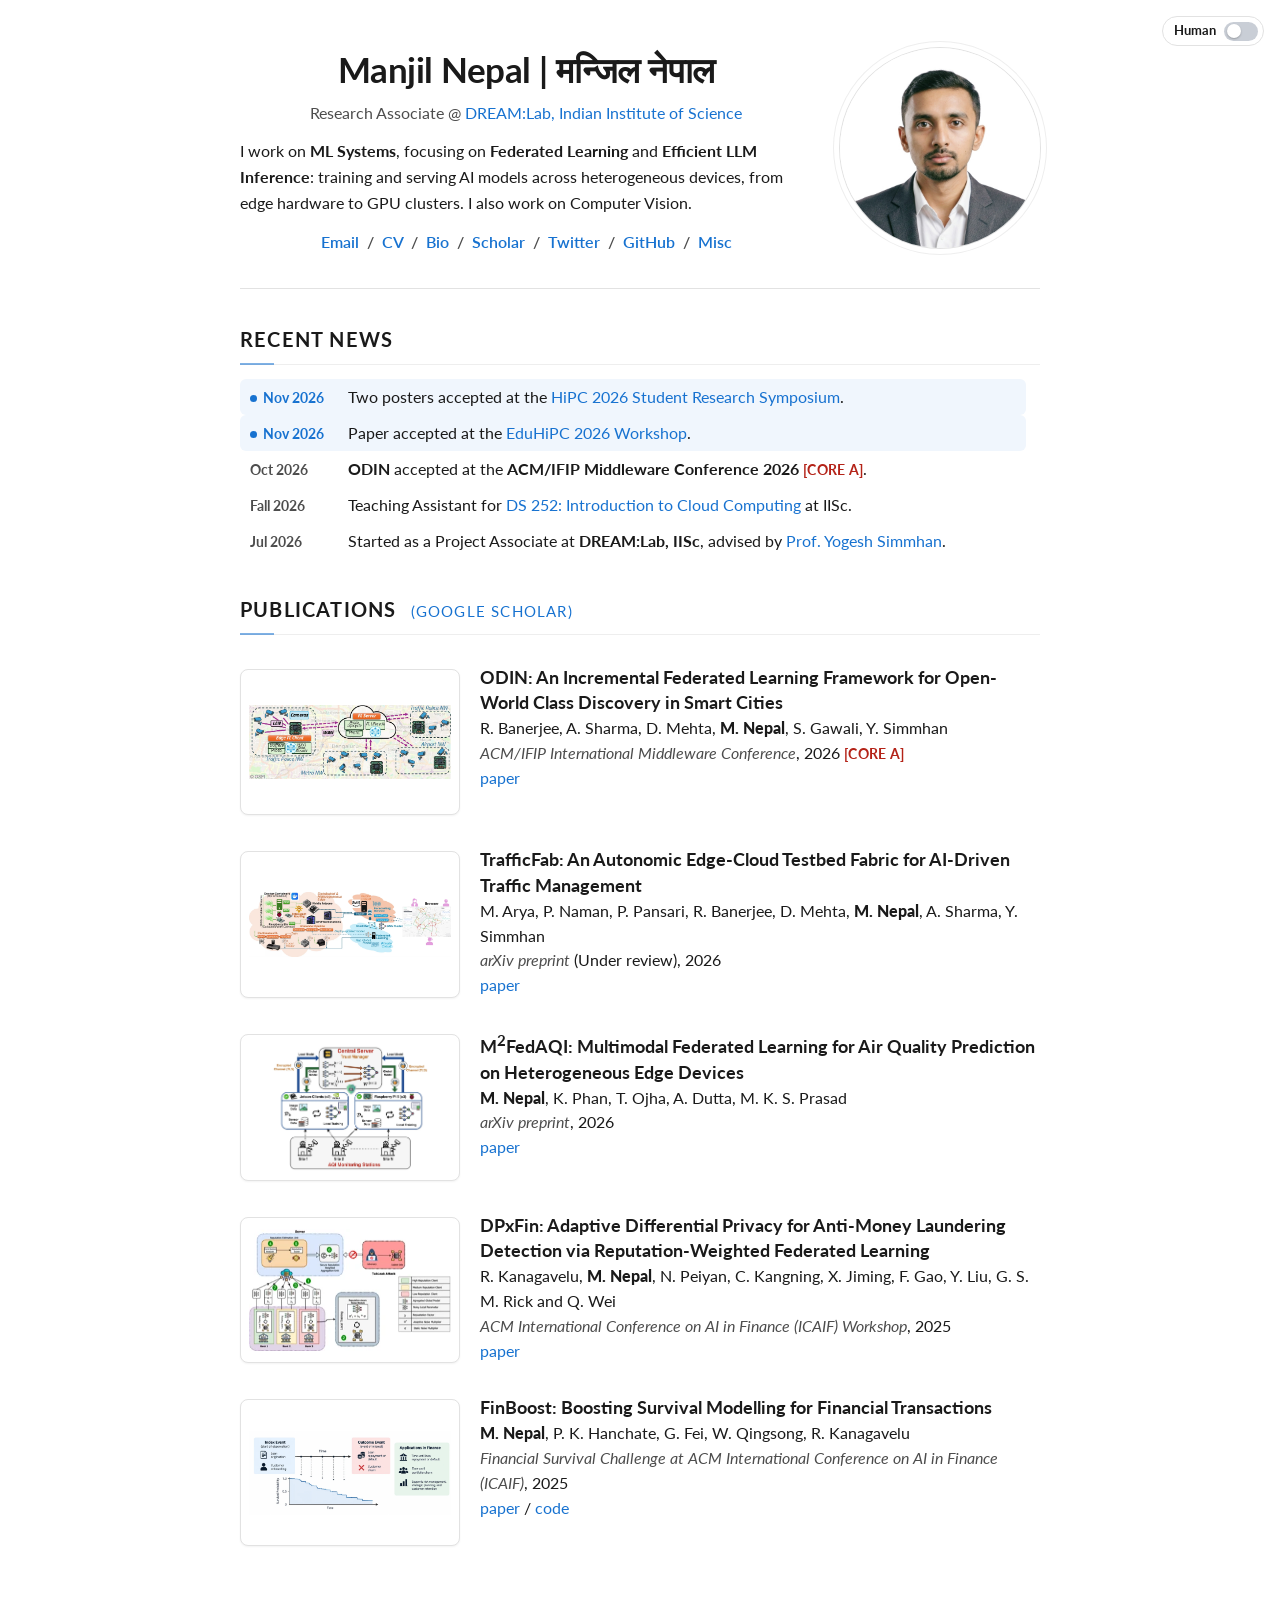
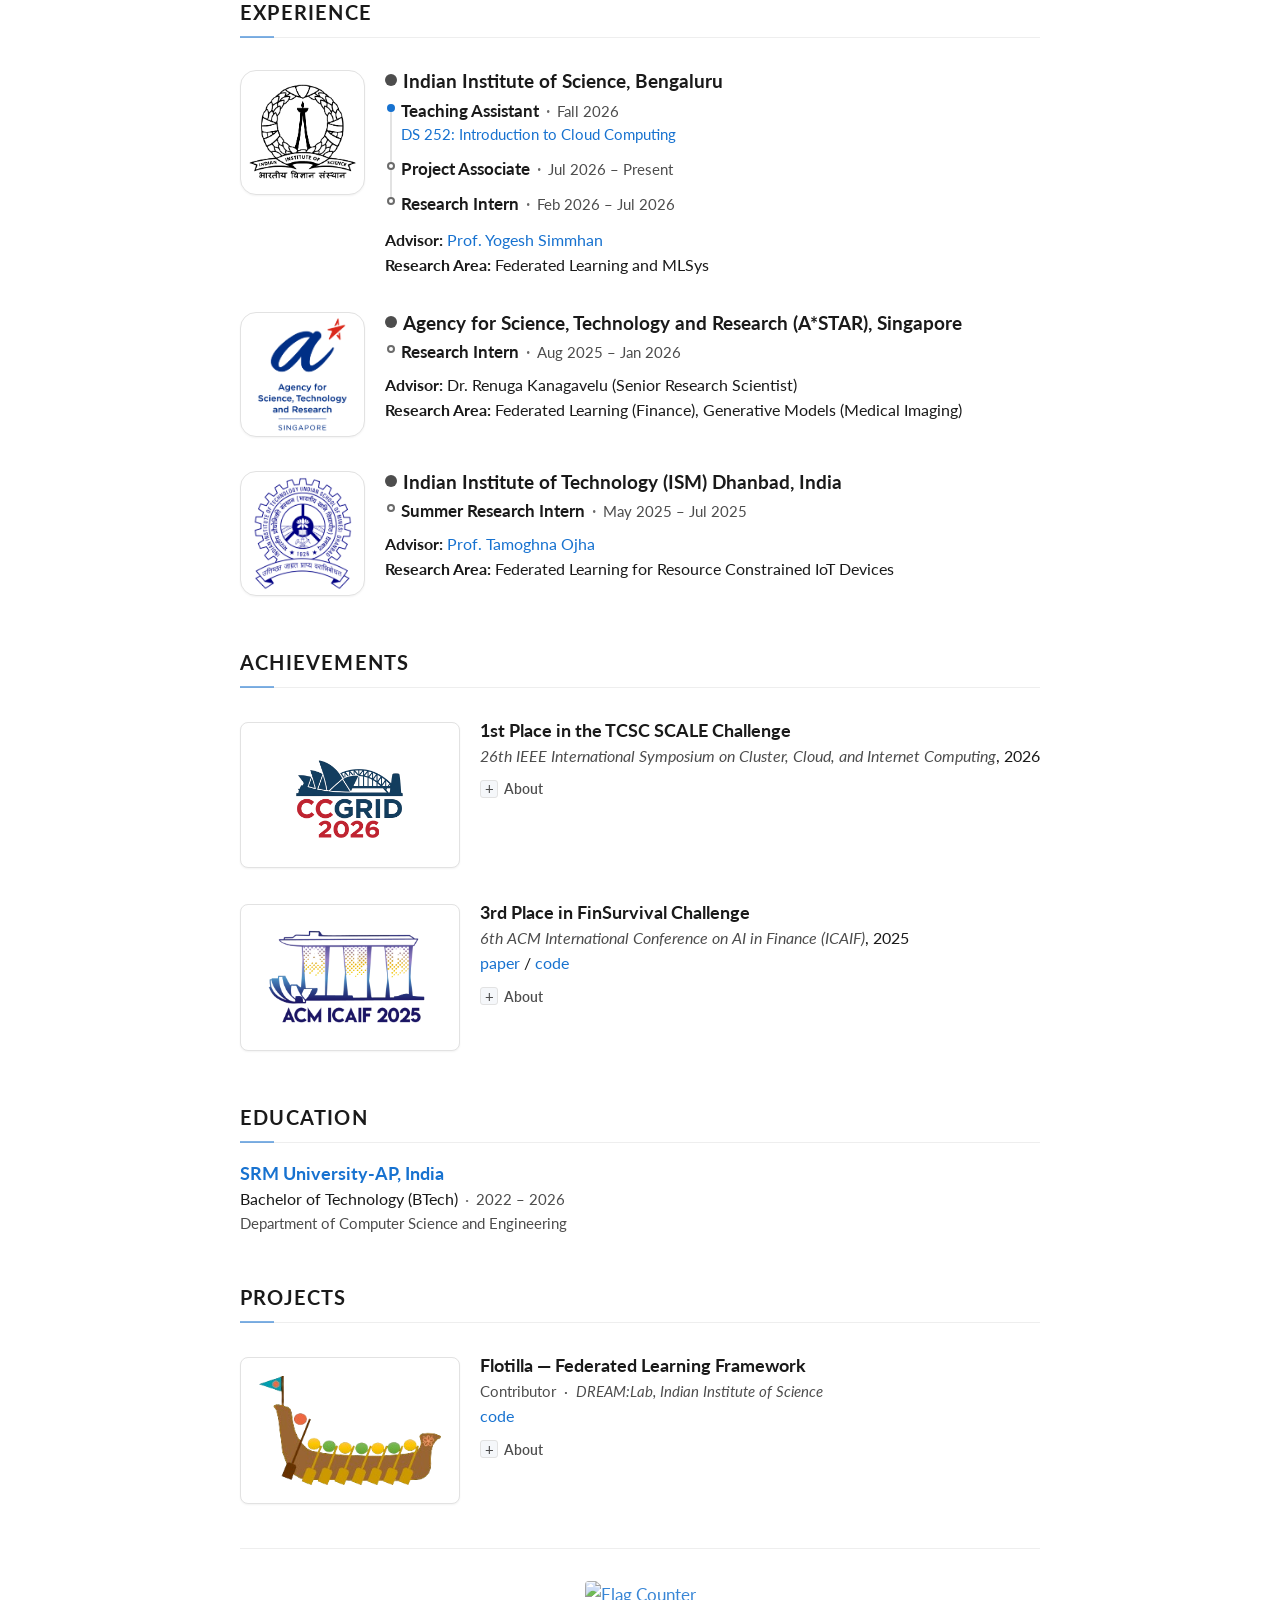
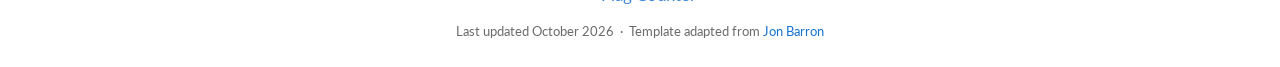
==== commit 6cbd8ce5: "Add EduHiPC and SRS announcement" ====
--- a/index.html
+++ b/index.html
@@ -57,6 +57,8 @@
 
 ## Recent News
 
+- Nov 2026: Two posters accepted at the HiPC 2026 Student Research Symposium.
+- Nov 2026: Paper accepted at the EduHiPC 2026 Workshop.
 - Oct 2026: ODIN accepted at the ACM/IFIP Middleware Conference 2026 [CORE A].
 - Fall 2026: Teaching Assistant for DS 252: Introduction to Cloud Computing at IISc.
 - Jul 2026: Started as a Project Associate at DREAM:Lab, IISc, advised by Prof. Yogesh Simmhan.
@@ -201,6 +203,14 @@
     <div class="news" id="news-box">
       <div class="news-viewport" tabindex="0" role="region" aria-label="Recent news, scrollable">
         <ol class="news-list">
+        <li class="news-item is-new">
+          <time class="news-date">Nov 2026</time>
+          <p class="news-text">Two posters accepted at the <a href="https://hipc.org/student-research-symposium/" target="_blank">HiPC 2026 Student Research Symposium</a>.</p>
+        </li>
+        <li class="news-item is-new">
+          <time class="news-date">Nov 2026</time>
+          <p class="news-text">Paper accepted at the <a href="https://cdercenter.org/eduhipc-2026/" target="_blank">EduHiPC 2026 Workshop</a>.</p>
+        </li>
         <li class="news-item">
           <time class="news-date">Oct 2026</time>
           <p class="news-text"><strong>ODIN</strong> accepted at the <strong>ACM/IFIP Middleware Conference 2026</strong> <span class="venue-rank">[CORE A]</span>.</p>
--- a/assets/css/style.css
+++ b/assets/css/style.css
@@ -920,17 +920,17 @@
   color: var(--text);
 }
 
-/* Newest entry: a soft highlight and a blue date led by a dot.
-   Keyed to :first-child, so adding an item at the top moves it along. */
-.news-item:first-child {
+/* New entries: a soft highlight and a blue date led by a dot.
+   Add class="news-item is-new" to mark an item; remove it when it ages out. */
+.news-item.is-new {
   background: #f0f6fd;
 }
 
-.news-item:first-child .news-date {
+.news-item.is-new .news-date {
   color: var(--link);
 }
 
-.news-item:first-child .news-date::before {
+.news-item.is-new .news-date::before {
   content: "";
   display: inline-block;
   width: 7px;
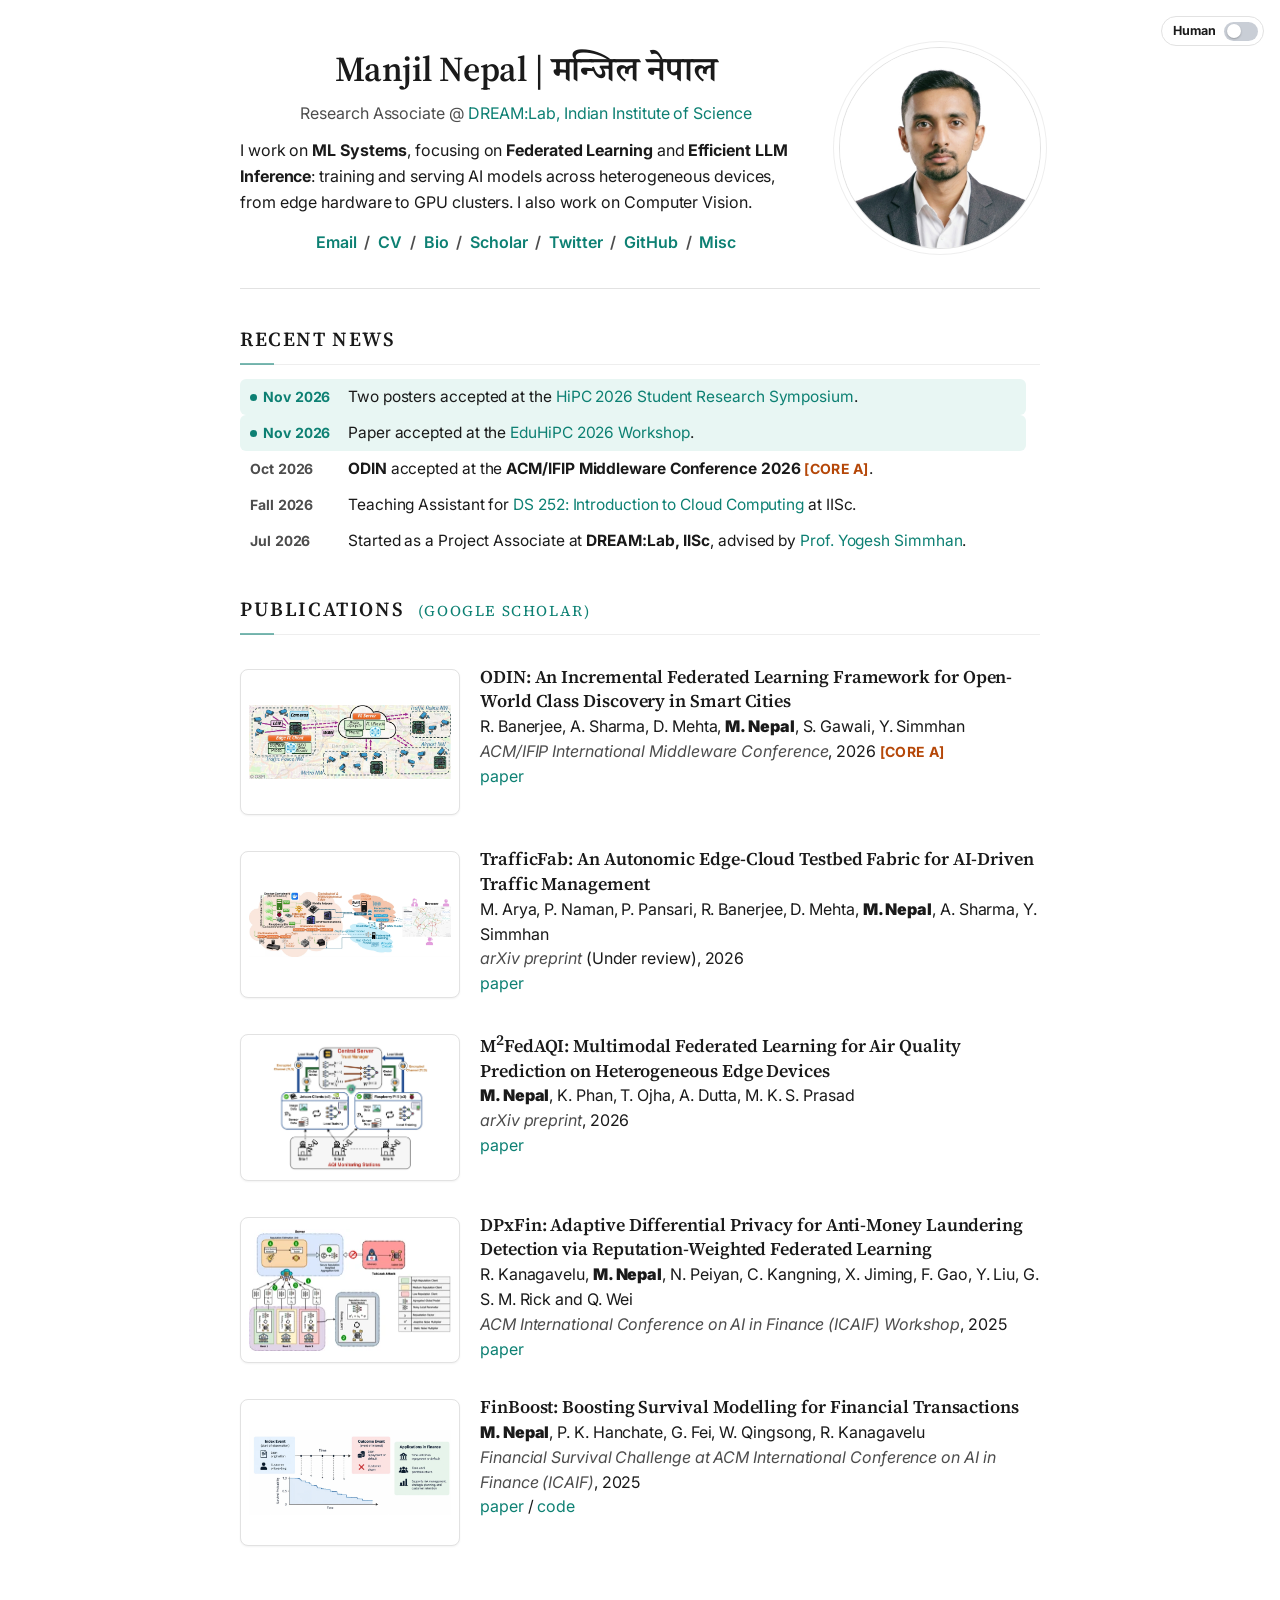
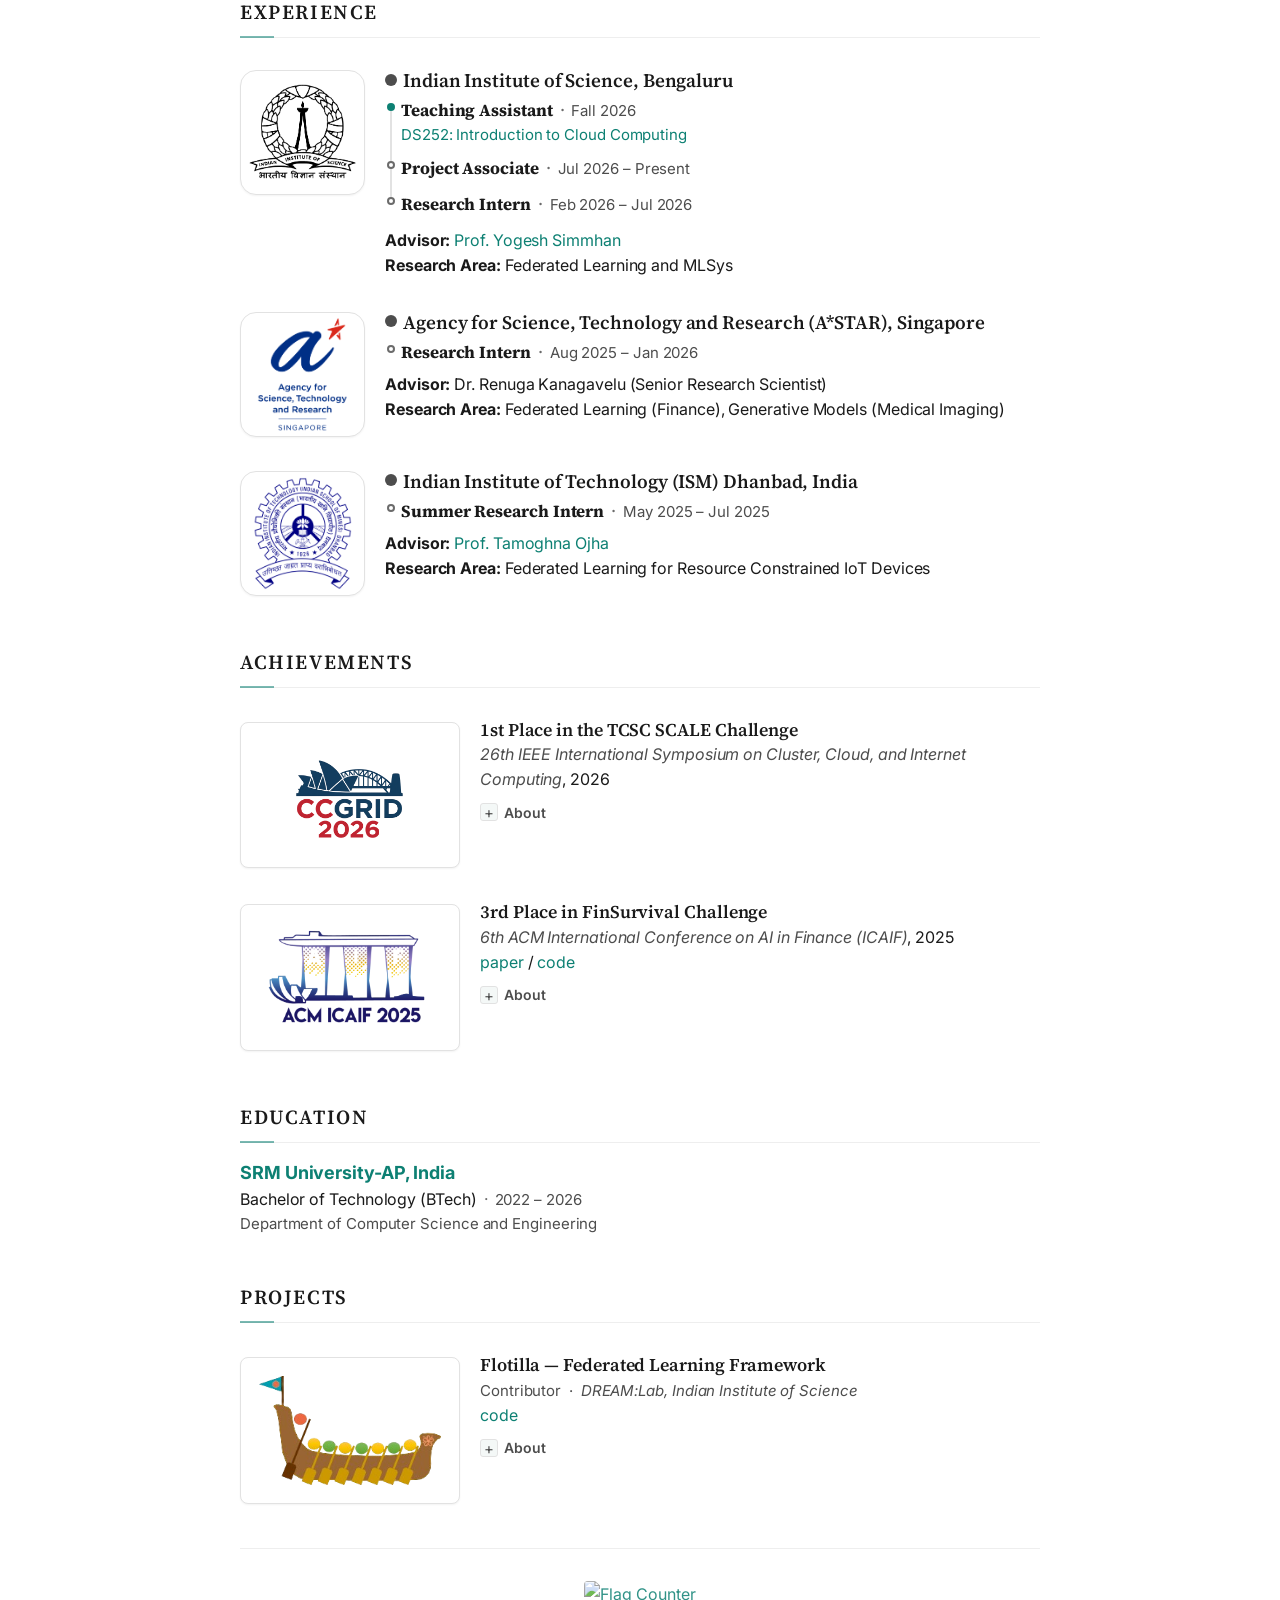
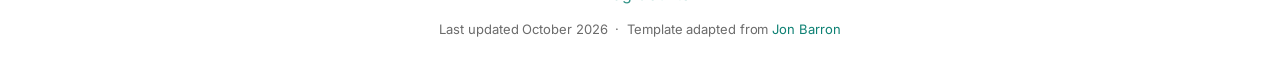
==== commit 1cddf34e: "Restyle site with teal/coral colors and serif headings Switch links from blue/orange to ocean teal w" ====
--- a/index.html
+++ b/index.html
@@ -22,7 +22,7 @@
   <link rel="preconnect" href="https://fonts.googleapis.com">
   <link rel="preconnect" href="https://fonts.gstatic.com" crossorigin>
   <link rel="stylesheet"
-    href="https://fonts.googleapis.com/css2?family=Lato:ital,wght@0,400;0,700;0,900;1,400;1,700&display=swap">
+    href="https://fonts.googleapis.com/css2?family=Inter:ital,wght@0,400..900;1,400..700&family=Source+Serif+4:ital,opsz,wght@0,8..60,400..700;1,8..60,400&family=Noto+Serif+Devanagari:wght@600&display=swap">
   <link rel="stylesheet" href="assets/css/style.css">
 </head>
 
@@ -373,7 +373,7 @@
               <div class="entry-date">Fall 2026</div>
             </div>
             <div class="timeline-note">
-              <a href="https://cds.iisc.ac.in/courses/ds252/" target="_blank">DS 252: Introduction to Cloud
+              <a href="https://cds.iisc.ac.in/courses/ds252/" target="_blank">DS252: Introduction to Cloud
                 Computing</a>
             </div>
           </div>
--- a/assets/css/style.css
+++ b/assets/css/style.css
@@ -1,22 +1,26 @@
 /* Fonts loaded via <link> in HTML for non-blocking parallel fetch */
 
 /* ── Design tokens ──
-   Classic light academic palette: white page, black text, blue links that
-   turn orange on hover, neutral grey rules. The site is light-only. */
+   Light academic palette: white page, black text, ocean-teal links that
+   turn coral on hover, neutral grey rules. The site is light-only. */
 :root {
   color-scheme: light;
   --text: #1a1a1a;
   --text-muted: #4d4d4d;
   --text-faint: #6b6b6b;
-  --link: #1772d0;
-  --link-hover: #f09228;
+  --link: #0d8073;
+  --link-hover: #e5603f;
   --rule: #e2e2e2;
   --rule-soft: #eeeeee;
-  --surface: #f5f7fa;
+  --surface: #f4f8f7;
   --bg: #ffffff;
-  --accent-strong: #b42318;
+  --accent-strong: #b54708;
   --figure-bg: #ffffff;
   --figure-filter: none;
+  /* Source Serif for the name, section headings and titles; Inter for
+     reading. Noto Serif Devanagari covers the Nepali half of the name. */
+  --font-body: 'Inter', system-ui, -apple-system, 'Segoe UI', Helvetica, Arial, sans-serif;
+  --font-display: 'Source Serif 4', 'Noto Serif Devanagari', Georgia, 'Times New Roman', serif;
 }
 
 /* ── Reset & Base ── */
@@ -119,8 +123,9 @@
 }
 
 body {
-  font-family: 'Lato', Verdana, Helvetica, sans-serif;
-  font-size: 17px;
+  font-family: var(--font-body);
+  font-size: 16px;
+  letter-spacing: -0.005em;
   line-height: 1.65;
   color: var(--text);
   background: var(--bg);
@@ -149,10 +154,11 @@
 }
 
 h2 {
-  font-weight: 700;
+  font-family: var(--font-display);
+  font-weight: 600;
   font-size: 20px;
   margin: 0;
-  letter-spacing: 0.06em;
+  letter-spacing: 0.08em;
   text-transform: uppercase;
   color: var(--text);
 }
@@ -166,10 +172,11 @@
   margin: 0 0 10px;
   /* Scales with viewport so the Devanagari half never collides
      with the profile photo at mid widths. */
+  font-family: var(--font-display);
   font-size: clamp(26px, 4.1vw, 35px);
-  font-weight: 700;
+  font-weight: 600;
   text-align: center;
-  letter-spacing: -0.5px;
+  letter-spacing: -0.3px;
   line-height: 1.2;
   text-wrap: balance;
   color: var(--text);
@@ -350,8 +357,9 @@
 }
 
 .entry-title {
+  font-family: var(--font-display);
   font-size: 19px;
-  font-weight: 700;
+  font-weight: 600;
   line-height: 1.35;
 }
 
@@ -703,8 +711,9 @@
 /* Titles read as headings, not links: same dark ink whether or not the
    paper has a URL yet, turning blue only on hover when it does. */
 .papertitle {
+  font-family: var(--font-display);
   font-size: 18px;
-  font-weight: 700;
+  font-weight: 600;
   line-height: 1.35;
   color: var(--text);
 }
@@ -732,7 +741,7 @@
   white-space: nowrap;
 }
 
-/* Author list: own name set in Lato Black so it stands out by weight alone */
+/* Author list: own name set in Inter Black so it stands out by weight alone */
 .paper-body > strong {
   color: var(--text);
   font-weight: 900;
@@ -920,10 +929,10 @@
   color: var(--text);
 }
 
-/* New entries: a soft highlight and a blue date led by a dot.
+/* New entries: a soft highlight and a teal date led by a dot.
    Add class="news-item is-new" to mark an item; remove it when it ages out. */
 .news-item.is-new {
-  background: #f0f6fd;
+  background: #e8f6f3;
 }
 
 .news-item.is-new .news-date {
@@ -988,8 +997,9 @@
 }
 
 .misc-title {
-  font-weight: 700;
-  font-size: 17px;
+  font-family: var(--font-display);
+  font-weight: 600;
+  font-size: 18px;
 }
 
 span.misc-title {
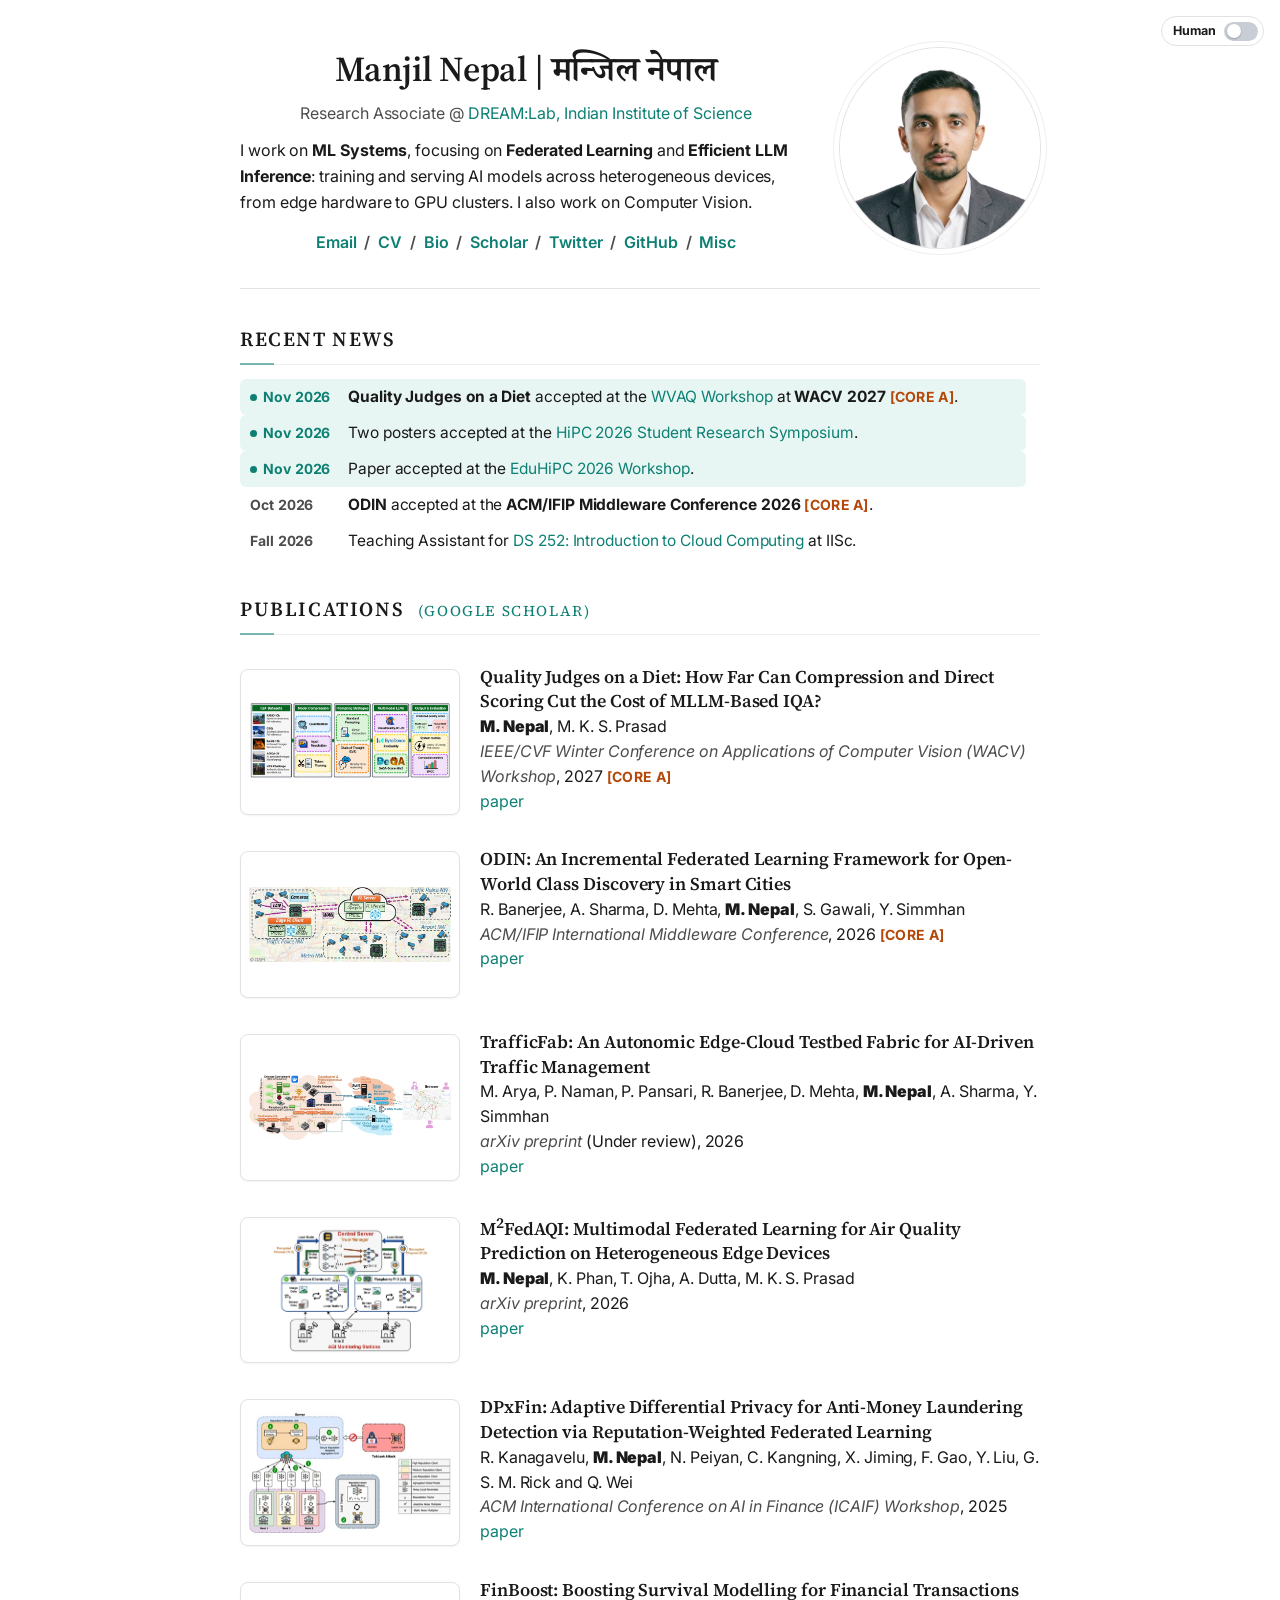
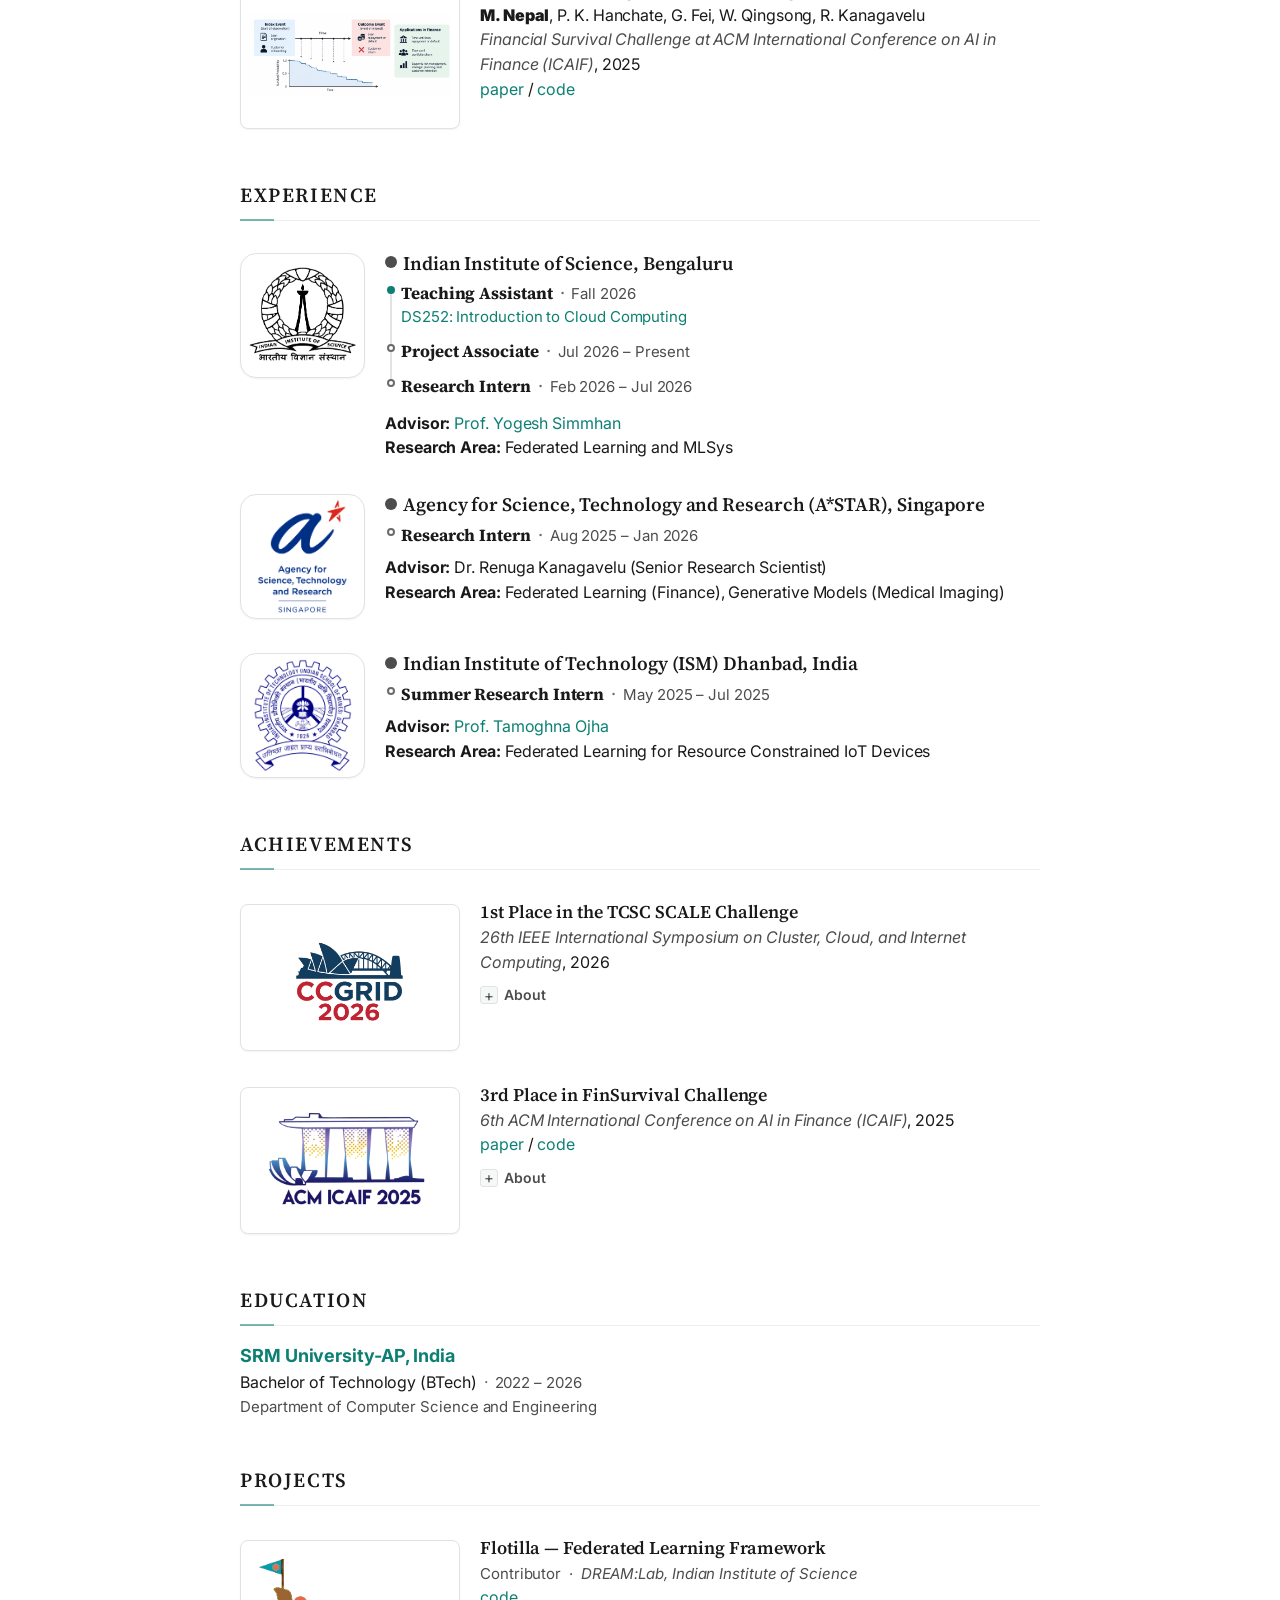
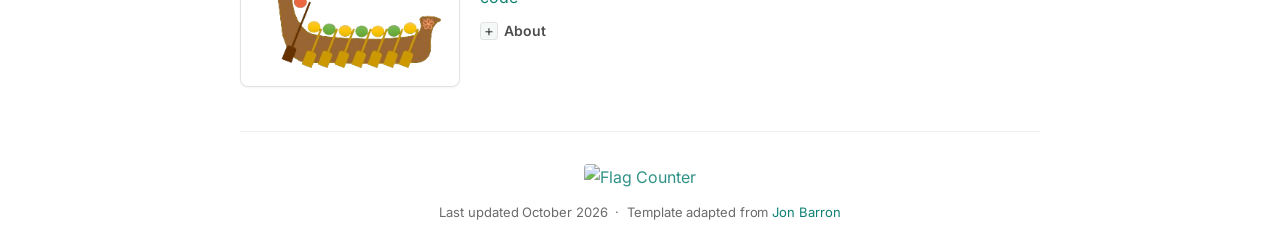
==== commit 57626f0e: "Add Quality Judges on a Diet (WACV 2027 workshop) to news and publications Co-Authored-By: Claude Op" ====
--- a/index.html
+++ b/index.html
@@ -23,7 +23,7 @@
   <link rel="preconnect" href="https://fonts.gstatic.com" crossorigin>
   <link rel="stylesheet"
     href="https://fonts.googleapis.com/css2?family=Inter:ital,wght@0,400..900;1,400..700&family=Source+Serif+4:ital,opsz,wght@0,8..60,400..700;1,8..60,400&family=Noto+Serif+Devanagari:wght@600&display=swap">
-  <link rel="stylesheet" href="assets/css/style.css">
+  <link rel="stylesheet" href="assets/css/style.css?v=20261108">
 </head>
 
 <body>
@@ -57,6 +57,7 @@
 
 ## Recent News
 
+- Nov 2026: Quality Judges on a Diet accepted at the WVAQ Workshop at WACV 2027 [CORE A].
 - Nov 2026: Two posters accepted at the HiPC 2026 Student Research Symposium.
 - Nov 2026: Paper accepted at the EduHiPC 2026 Workshop.
 - Oct 2026: ODIN accepted at the ACM/IFIP Middleware Conference 2026 [CORE A].
@@ -71,6 +72,11 @@
 ## Publications
 
 [Google Scholar Profile](https://scholar.google.com/citations?user=DzORCCkAAAAJ&amp;hl=en)
+
+### Quality Judges on a Diet: How Far Can Compression and Direct Scoring Cut the Cost of MLLM-Based IQA?
+**M. Nepal**, M. K. S. Prasad
+*IEEE/CVF Winter Conference on Applications of Computer Vision (WACV) - Workshop*, 2027 [CORE A]
+- [Paper](#)
 
 ### ODIN: An Incremental Federated Learning Framework for Open-World Class Discovery in Smart Cities
 R. Banerjee, A. Sharma, D. Mehta, **M. Nepal**, S. Gawali, Y. Simmhan
@@ -205,6 +211,10 @@
         <ol class="news-list">
         <li class="news-item is-new">
           <time class="news-date">Nov 2026</time>
+          <p class="news-text"><strong>Quality Judges on a Diet</strong> accepted at the <a href="https://wacv2027-image-quality-workshop.github.io/" target="_blank">WVAQ Workshop</a> at <strong>WACV 2027</strong> <span class="venue-rank">[CORE A]</span>.</p>
+        </li>
+        <li class="news-item is-new">
+          <time class="news-date">Nov 2026</time>
           <p class="news-text">Two posters accepted at the <a href="https://hipc.org/student-research-symposium/" target="_blank">HiPC 2026 Student Research Symposium</a>.</p>
         </li>
         <li class="news-item is-new">
@@ -252,6 +262,26 @@
   <section class="section figures publications">
     <h2 id="research">Publications <a class="h2-note"
         href="https://scholar.google.com/citations?user=DzORCCkAAAAJ&hl=en" target="_blank">(Google Scholar)</a></h2>
+
+    <div class="paper">
+      <a class="paper-img" href="assets/img/research/qualityjudges.webp" aria-label="Enlarge figure: Quality Judges on a Diet evaluation framework">
+        <img src="assets/img/research/qualityjudges.webp" alt="Quality Judges on a Diet evaluation framework" loading="lazy">
+      </a>
+      <div class="paper-body">
+        <a href="#">
+          <span class="papertitle">Quality Judges on a Diet: How Far Can Compression and Direct Scoring Cut
+            the Cost of MLLM-Based IQA?</span>
+        </a>
+        <br>
+        <strong>M. Nepal</strong>,
+        <span>M. K. S. Prasad</span>
+        <br>
+        <em>IEEE/CVF Winter Conference on Applications of Computer Vision (WACV) Workshop</em>, 2027
+        <span class="venue-rank">[CORE A]</span>
+        <br>
+        <a href="#">paper</a>
+      </div>
+    </div>
 
     <div class="paper">
       <a class="paper-img" href="assets/img/research/odin.webp" aria-label="Enlarge figure: ODIN diagram">
--- a/assets/css/style.css
+++ b/assets/css/style.css
@@ -1018,6 +1018,469 @@
   color: var(--text-muted);
 }
 
+/* ── From the Timeline (miscellaneous/timeline/) ── */
+/* One section per conference. Each feed is a two-column wall (CSS columns,
+   so posts of different heights pack without gaps) that drops to a single
+   column once a column would be narrower than a readable tweet embed. */
+.meme-feed {
+  list-style: none;
+  columns: 2 340px;
+  column-gap: 20px;
+  margin-top: 8px;
+}
+
+.meme-feed li {
+  break-inside: avoid;
+  margin-bottom: 20px;
+}
+
+.meme-feed .twitter-tweet {
+  margin: 0 auto !important;
+}
+
+/* Unrendered tweet: shown while widgets.js loads, and left in place if it is
+   blocked. X swaps the <blockquote> for a <div> once the embed renders, so
+   this never styles the finished post. */
+.meme-feed blockquote.twitter-tweet {
+  display: flex;
+  align-items: center;
+  justify-content: center;
+  min-height: 180px;
+  padding: 16px;
+  font-size: 14px;
+  font-weight: 600;
+  background: var(--surface);
+  border: 1px solid var(--rule);
+  border-radius: 12px;
+}
+
+.meme-li iframe {
+  display: block;
+  width: 100%;
+  border: 1px solid var(--rule);
+  border-radius: 10px;
+}
+
+.meme-li-link {
+  display: inline-block;
+  margin-top: 6px;
+  font-size: 14px;
+  font-weight: 600;
+}
+
+/* Conference subtitle: plain annotation rather than part of the label. */
+.meme-conf .h2-note {
+  font-family: var(--font-body);
+  font-size: 14px;
+  letter-spacing: 0;
+  text-transform: none;
+  color: var(--text-faint);
+}
+
+/* Venue jump links, built by meme-feed.js from the .meme-conf sections. */
+.meme-confs {
+  display: flex;
+  flex-wrap: wrap;
+  gap: 8px;
+  margin-top: 14px;
+}
+
+.meme-confs a {
+  display: inline-flex;
+  align-items: center;
+  gap: 6px;
+  padding: 3px 12px;
+  font-size: 14px;
+  font-weight: 600;
+  border: 1px solid var(--rule);
+  border-radius: 999px;
+}
+
+.meme-confs a:hover {
+  border-color: var(--link-hover);
+}
+
+.meme-conf-count {
+  font-size: 12px;
+  font-weight: 400;
+  color: var(--text-faint);
+}
+
+.meme-conf {
+  scroll-margin-top: 16px;
+}
+
+/* ── Conference deadlines (miscellaneous/deadlines/) ── */
+/* Rendered by assets/js/deadlines.js: a twelve-month year summary, domain
+   filters, then the conference list. Dates only, no countdowns. */
+.dl-note {
+  margin-top: 10px;
+  font-size: 14px;
+  color: var(--text-faint);
+}
+
+.dl-h2-note {
+  font-family: var(--font-body);
+  font-size: 13px;
+  letter-spacing: 0;
+  text-transform: none;
+  color: var(--text-faint);
+}
+
+/* ── 1. Year summary: one cell per month ── */
+.dl-months {
+  list-style: none;
+  display: grid;
+  grid-template-columns: repeat(4, minmax(0, 1fr));
+  border-top: 1px solid var(--rule);
+  border-left: 1px solid var(--rule);
+  border-radius: 8px;
+  overflow: hidden;
+}
+
+.dl-month {
+  min-height: 112px;
+  padding: 10px 12px 12px;
+  border-right: 1px solid var(--rule);
+  border-bottom: 1px solid var(--rule);
+}
+
+.dl-month:nth-child(4n + 1) {
+  border-left: none;
+}
+
+.dl-month-now {
+  background: var(--surface);
+}
+
+.dl-month-head {
+  display: flex;
+  align-items: baseline;
+  gap: 6px;
+  margin-bottom: 8px;
+}
+
+.dl-month-name {
+  font-family: var(--font-display);
+  font-size: 16px;
+  font-weight: 600;
+  color: var(--text);
+}
+
+.dl-month-now .dl-month-name {
+  color: var(--link);
+}
+
+.dl-month-year {
+  font-size: 12px;
+  color: var(--text-faint);
+}
+
+.dl-month-items {
+  display: flex;
+  flex-wrap: wrap;
+  gap: 5px;
+}
+
+.dl-month-empty {
+  font-size: 14px;
+  color: var(--rule);
+}
+
+/* Announced: solid teal. Expected: dashed outline. Passed: muted grey. */
+.dl-chip {
+  display: inline-block;
+  padding: 1px 8px;
+  font-size: 12.5px;
+  font-weight: 600;
+  line-height: 1.55;
+  white-space: nowrap;
+  border-radius: 999px;
+}
+
+.dl-chip-announced {
+  color: #fff;
+  background: var(--link);
+  border: 1px solid var(--link);
+}
+
+.dl-chip-expected {
+  font-weight: 500;
+  color: var(--link);
+  background: var(--bg);
+  border: 1px dashed var(--link);
+}
+
+.dl-chip-passed {
+  font-weight: 500;
+  color: var(--text-faint);
+  background: var(--rule-soft);
+  border: 1px solid var(--rule-soft);
+}
+
+a.dl-chip:hover {
+  color: #fff;
+  background: var(--link-hover);
+  border: 1px solid var(--link-hover);
+}
+
+/* Year tabs sit on the heading's baseline, right-aligned. */
+.dl-year-head {
+  display: flex;
+  flex-wrap: wrap;
+  align-items: flex-end;
+  justify-content: space-between;
+  gap: 8px 16px;
+  margin-bottom: 14px;
+  border-bottom: 1px solid var(--rule-soft);
+}
+
+.dl-year-head h2 {
+  margin-bottom: 0;
+  border-bottom: none;
+}
+
+.dl-year-tabs {
+  display: inline-flex;
+  margin-bottom: 8px;
+  border: 1px solid var(--rule);
+  border-radius: 8px;
+  overflow: hidden;
+}
+
+.dl-year-tab {
+  padding: 4px 14px;
+  font: inherit;
+  font-size: 14px;
+  font-weight: 600;
+  color: var(--text-muted);
+  background: var(--bg);
+  border: none;
+  cursor: pointer;
+}
+
+.dl-year-tab + .dl-year-tab {
+  border-left: 1px solid var(--rule);
+}
+
+.dl-year-tab:hover {
+  color: var(--link);
+}
+
+.dl-year-tab[aria-pressed="true"] {
+  color: #fff;
+  background: var(--link);
+}
+
+.dl-year-tab:focus-visible {
+  outline: 2px solid var(--link);
+  outline-offset: -2px;
+}
+
+.dl-month-past .dl-month-name {
+  color: var(--text-faint);
+}
+
+.dl-legend {
+  display: flex;
+  flex-wrap: wrap;
+  align-items: center;
+  gap: 6px 10px;
+  margin-top: 10px;
+  font-size: 13px;
+  color: var(--text-faint);
+}
+
+/* ── 2. Domain filters ── */
+.dl-filters {
+  display: flex;
+  flex-wrap: wrap;
+  gap: 8px;
+  margin: 0 0 14px;
+}
+
+.dl-filter {
+  padding: 4px 12px;
+  font: inherit;
+  font-size: 14px;
+  font-weight: 600;
+  color: var(--link);
+  background: var(--bg);
+  border: 1px solid var(--rule);
+  border-radius: 999px;
+  cursor: pointer;
+}
+
+.dl-filter:hover {
+  border-color: var(--link);
+}
+
+.dl-filter[aria-pressed="true"] {
+  color: #fff;
+  background: var(--link);
+  border-color: var(--link);
+}
+
+.dl-filter:focus-visible,
+.dl-chip:focus-visible {
+  outline: 2px solid var(--link);
+  outline-offset: 2px;
+}
+
+/* ── 3. Conference grid: one card per deadline, filtered by domain ── */
+.dl-cards {
+  list-style: none;
+  display: grid;
+  grid-template-columns: repeat(3, minmax(0, 1fr));
+  gap: 10px;
+}
+
+.dl-card {
+  display: grid;
+  grid-template-columns: 44px minmax(0, 1fr);
+  align-items: start;
+  gap: 10px;
+  padding: 12px;
+  background: var(--bg);
+  border: 1px solid var(--rule);
+  border-radius: 10px;
+  scroll-margin-top: 16px;
+  transition: border-color 0.15s;
+}
+
+.dl-card:hover {
+  border-color: var(--link);
+}
+
+.dl-card:target {
+  border-color: var(--link-hover);
+  box-shadow: 0 0 0 3px rgba(229, 96, 63, 0.15);
+}
+
+/* Calendar-page date block: month on top, day below. */
+.dl-date {
+  display: flex;
+  flex-direction: column;
+  align-items: center;
+  overflow: hidden;
+  border: 1px solid var(--link);
+  border-radius: 8px;
+}
+
+.dl-date-m {
+  width: 100%;
+  padding: 1px 0;
+  font-size: 11px;
+  font-weight: 700;
+  letter-spacing: 0.06em;
+  text-align: center;
+  text-transform: uppercase;
+  color: #fff;
+  background: var(--link);
+}
+
+.dl-date-d {
+  padding: 2px 0 3px;
+  font-family: var(--font-display);
+  font-size: 20px;
+  font-weight: 600;
+  line-height: 1.15;
+  color: var(--text);
+}
+
+.dl-card-tba .dl-date {
+  border: 1px dashed var(--text-faint);
+}
+
+.dl-card-tba .dl-date-m {
+  color: var(--text-muted);
+  background: var(--surface);
+}
+
+.dl-date-tba {
+  padding: 6px 0 7px;
+  font-family: var(--font-body);
+  font-size: 12px;
+  font-weight: 700;
+  letter-spacing: 0.05em;
+  color: var(--text-faint);
+}
+
+.dl-body {
+  min-width: 0;
+}
+
+.dl-body > .dl-tag {
+  float: right;
+  margin: 2px 0 0 6px;
+}
+
+.dl-title {
+  display: flex;
+  flex-wrap: wrap;
+  align-items: baseline;
+  gap: 2px 6px;
+}
+
+
+.dl-name {
+  font-family: var(--font-display);
+  font-size: 16px;
+  font-weight: 600;
+  white-space: nowrap;
+}
+
+.dl-card-tba .dl-name {
+  color: var(--text);
+}
+
+.dl-card-tba .dl-name:hover {
+  color: var(--link-hover);
+}
+
+.dl-tag {
+  padding: 0 7px;
+  font-size: 11px;
+  font-weight: 600;
+  line-height: 1.6;
+  color: var(--text-faint);
+  border: 1px solid var(--rule);
+  border-radius: 4px;
+}
+
+.dl-sub {
+  margin-top: 2px;
+  font-size: 13px;
+  line-height: 1.45;
+  color: var(--text-faint);
+}
+
+@media (prefers-reduced-motion: reduce) {
+  .dl-card {
+    transition: none;
+  }
+}
+
+@media (max-width: 640px) {
+  .dl-months {
+    grid-template-columns: repeat(2, minmax(0, 1fr));
+  }
+
+  .dl-month {
+    min-height: 92px;
+  }
+
+  .dl-cards {
+    grid-template-columns: minmax(0, 1fr);
+  }
+}
+
+@media (min-width: 641px) and (max-width: 820px) {
+  .dl-cards {
+    grid-template-columns: repeat(2, minmax(0, 1fr));
+  }
+}
+
 /* ── Footer ── */
 .footer {
   display: flex;
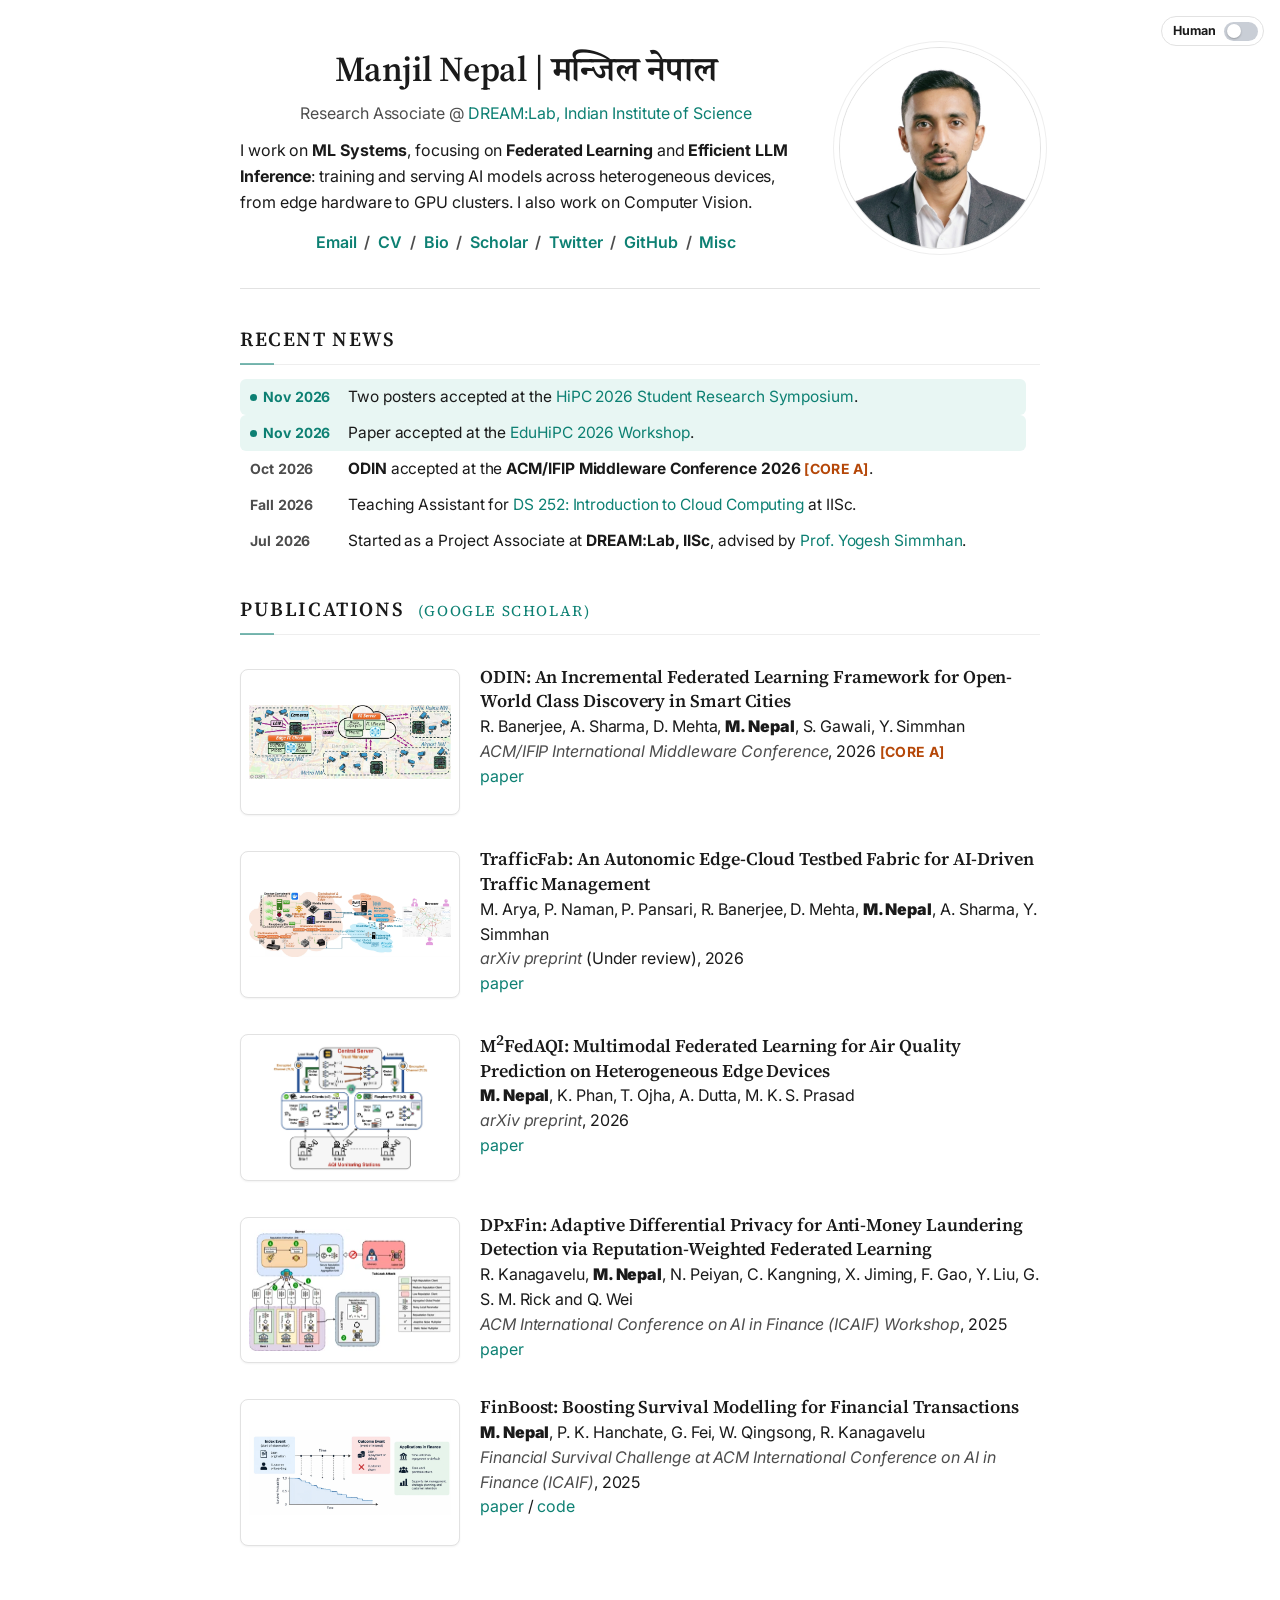
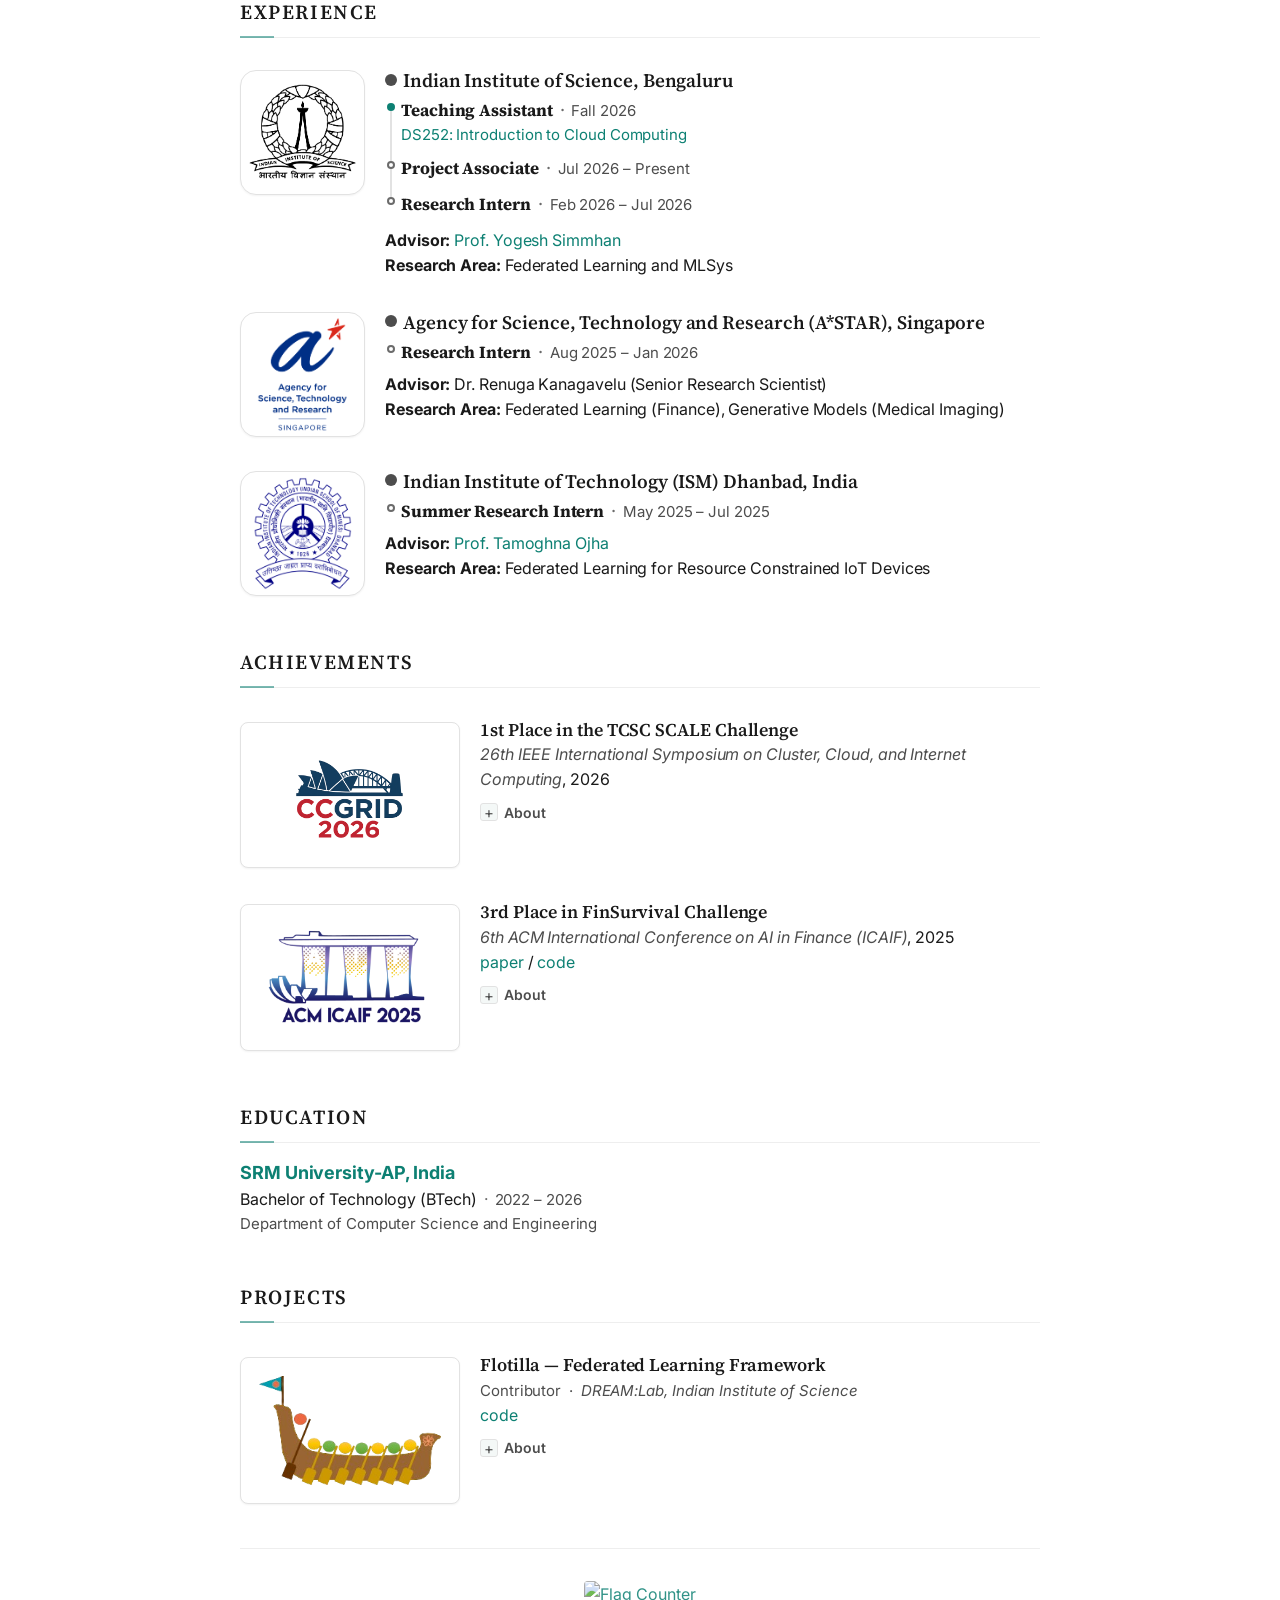
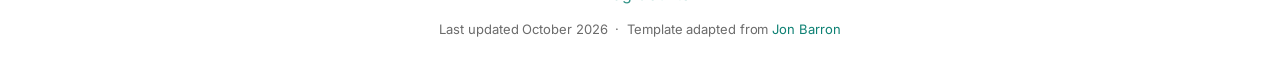
==== commit dc17b1a3: "Update homepage entries Co-Authored-By: Claude Opus 5.5 <noreply@anthropic.com>" ====
--- a/index.html
+++ b/index.html
@@ -57,7 +57,7 @@
 
 ## Recent News
 
-- Nov 2026: Quality Judges on a Diet accepted at the WVAQ Workshop at WACV 2027 [CORE A].
+<!-- - Nov 2026: Quality Judges on a Diet accepted at the WVAQ Workshop at WACV 2027 [CORE A]. -->
 - Nov 2026: Two posters accepted at the HiPC 2026 Student Research Symposium.
 - Nov 2026: Paper accepted at the EduHiPC 2026 Workshop.
 - Oct 2026: ODIN accepted at the ACM/IFIP Middleware Conference 2026 [CORE A].
@@ -73,10 +73,12 @@
 
 [Google Scholar Profile](https://scholar.google.com/citations?user=DzORCCkAAAAJ&amp;hl=en)
 
+<!--
 ### Quality Judges on a Diet: How Far Can Compression and Direct Scoring Cut the Cost of MLLM-Based IQA?
 **M. Nepal**, M. K. S. Prasad
 *IEEE/CVF Winter Conference on Applications of Computer Vision (WACV) - Workshop*, 2027 [CORE A]
 - [Paper](#)
+-->
 
 ### ODIN: An Incremental Federated Learning Framework for Open-World Class Discovery in Smart Cities
 R. Banerjee, A. Sharma, D. Mehta, **M. Nepal**, S. Gawali, Y. Simmhan
@@ -209,10 +211,12 @@
     <div class="news" id="news-box">
       <div class="news-viewport" tabindex="0" role="region" aria-label="Recent news, scrollable">
         <ol class="news-list">
+        <!--
         <li class="news-item is-new">
           <time class="news-date">Nov 2026</time>
           <p class="news-text"><strong>Quality Judges on a Diet</strong> accepted at the <a href="https://wacv2027-image-quality-workshop.github.io/" target="_blank">WVAQ Workshop</a> at <strong>WACV 2027</strong> <span class="venue-rank">[CORE A]</span>.</p>
         </li>
+        -->
         <li class="news-item is-new">
           <time class="news-date">Nov 2026</time>
           <p class="news-text">Two posters accepted at the <a href="https://hipc.org/student-research-symposium/" target="_blank">HiPC 2026 Student Research Symposium</a>.</p>
@@ -263,6 +267,7 @@
     <h2 id="research">Publications <a class="h2-note"
         href="https://scholar.google.com/citations?user=DzORCCkAAAAJ&hl=en" target="_blank">(Google Scholar)</a></h2>
 
+    <!--
     <div class="paper">
       <a class="paper-img" href="assets/img/research/qualityjudges.webp" aria-label="Enlarge figure: Quality Judges on a Diet evaluation framework">
         <img src="assets/img/research/qualityjudges.webp" alt="Quality Judges on a Diet evaluation framework" loading="lazy">
@@ -282,6 +287,7 @@
         <a href="#">paper</a>
       </div>
     </div>
+    -->
 
     <div class="paper">
       <a class="paper-img" href="assets/img/research/odin.webp" aria-label="Enlarge figure: ODIN diagram">
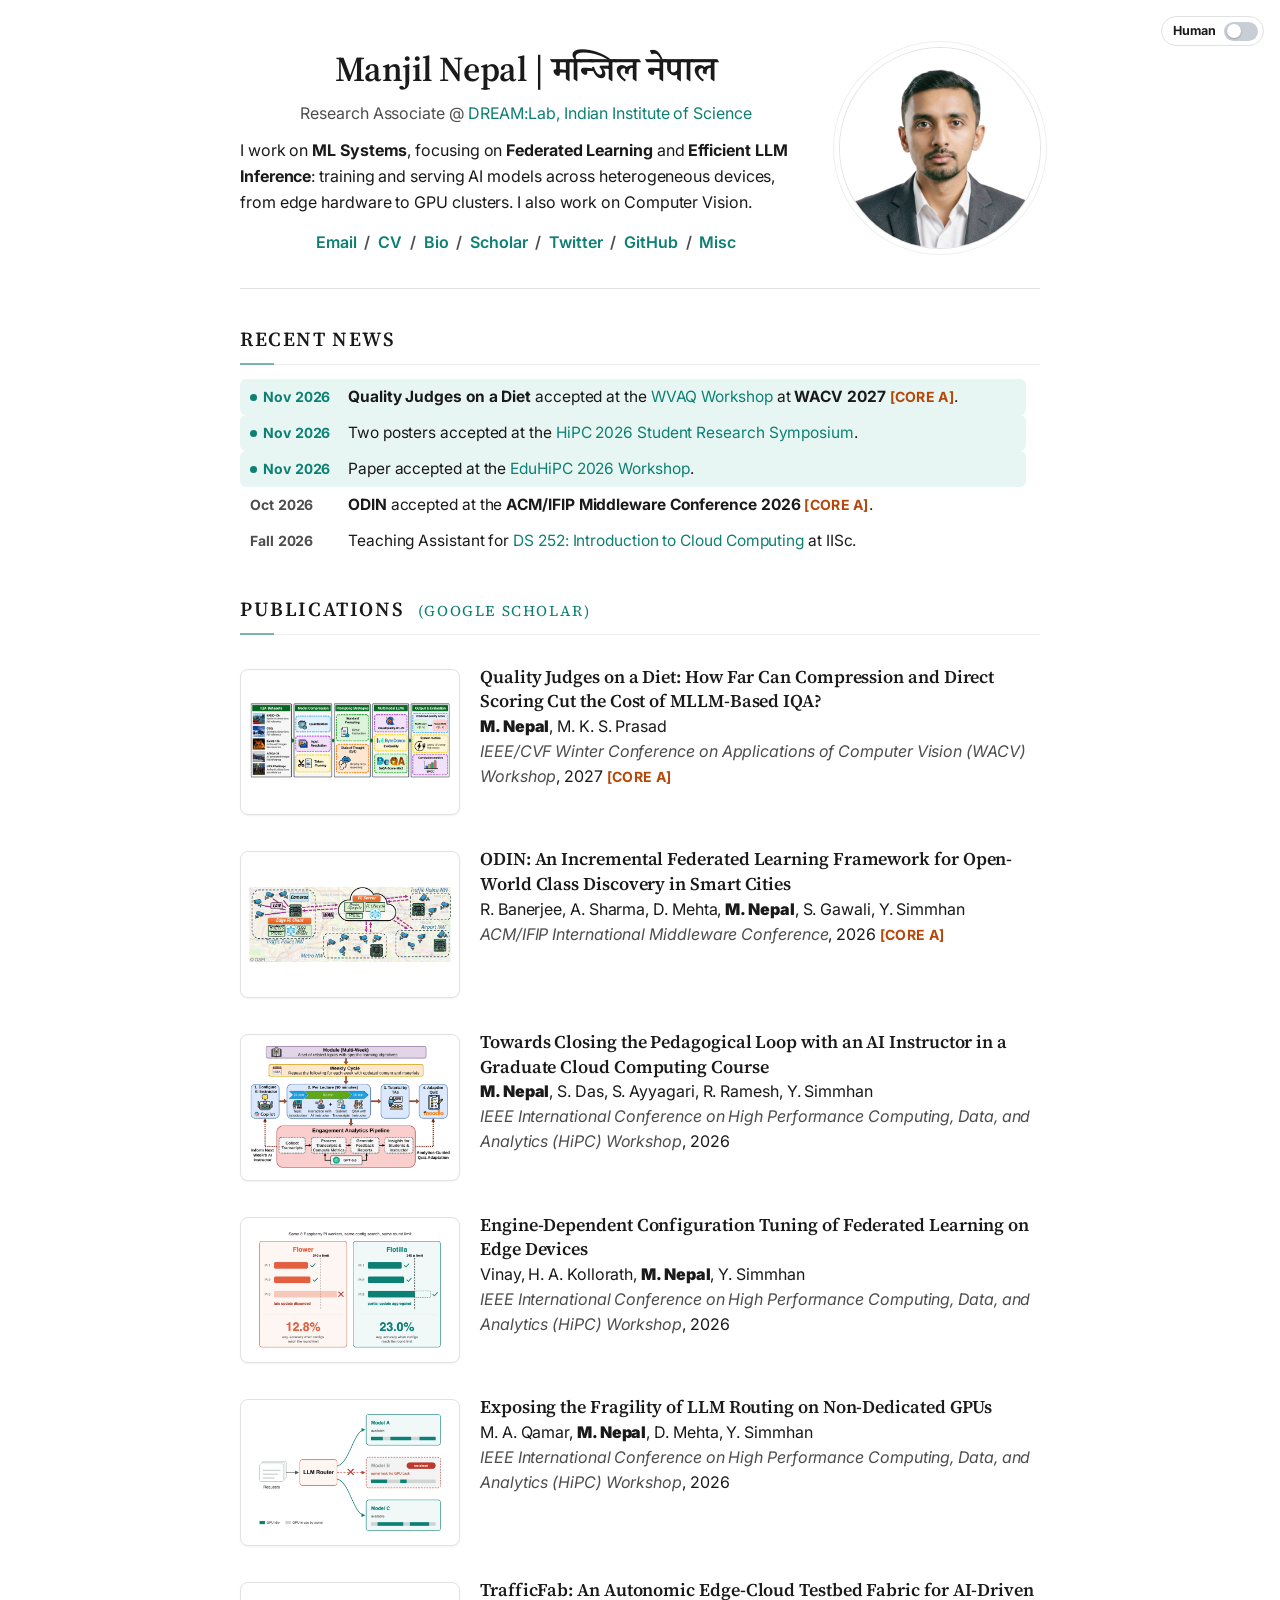
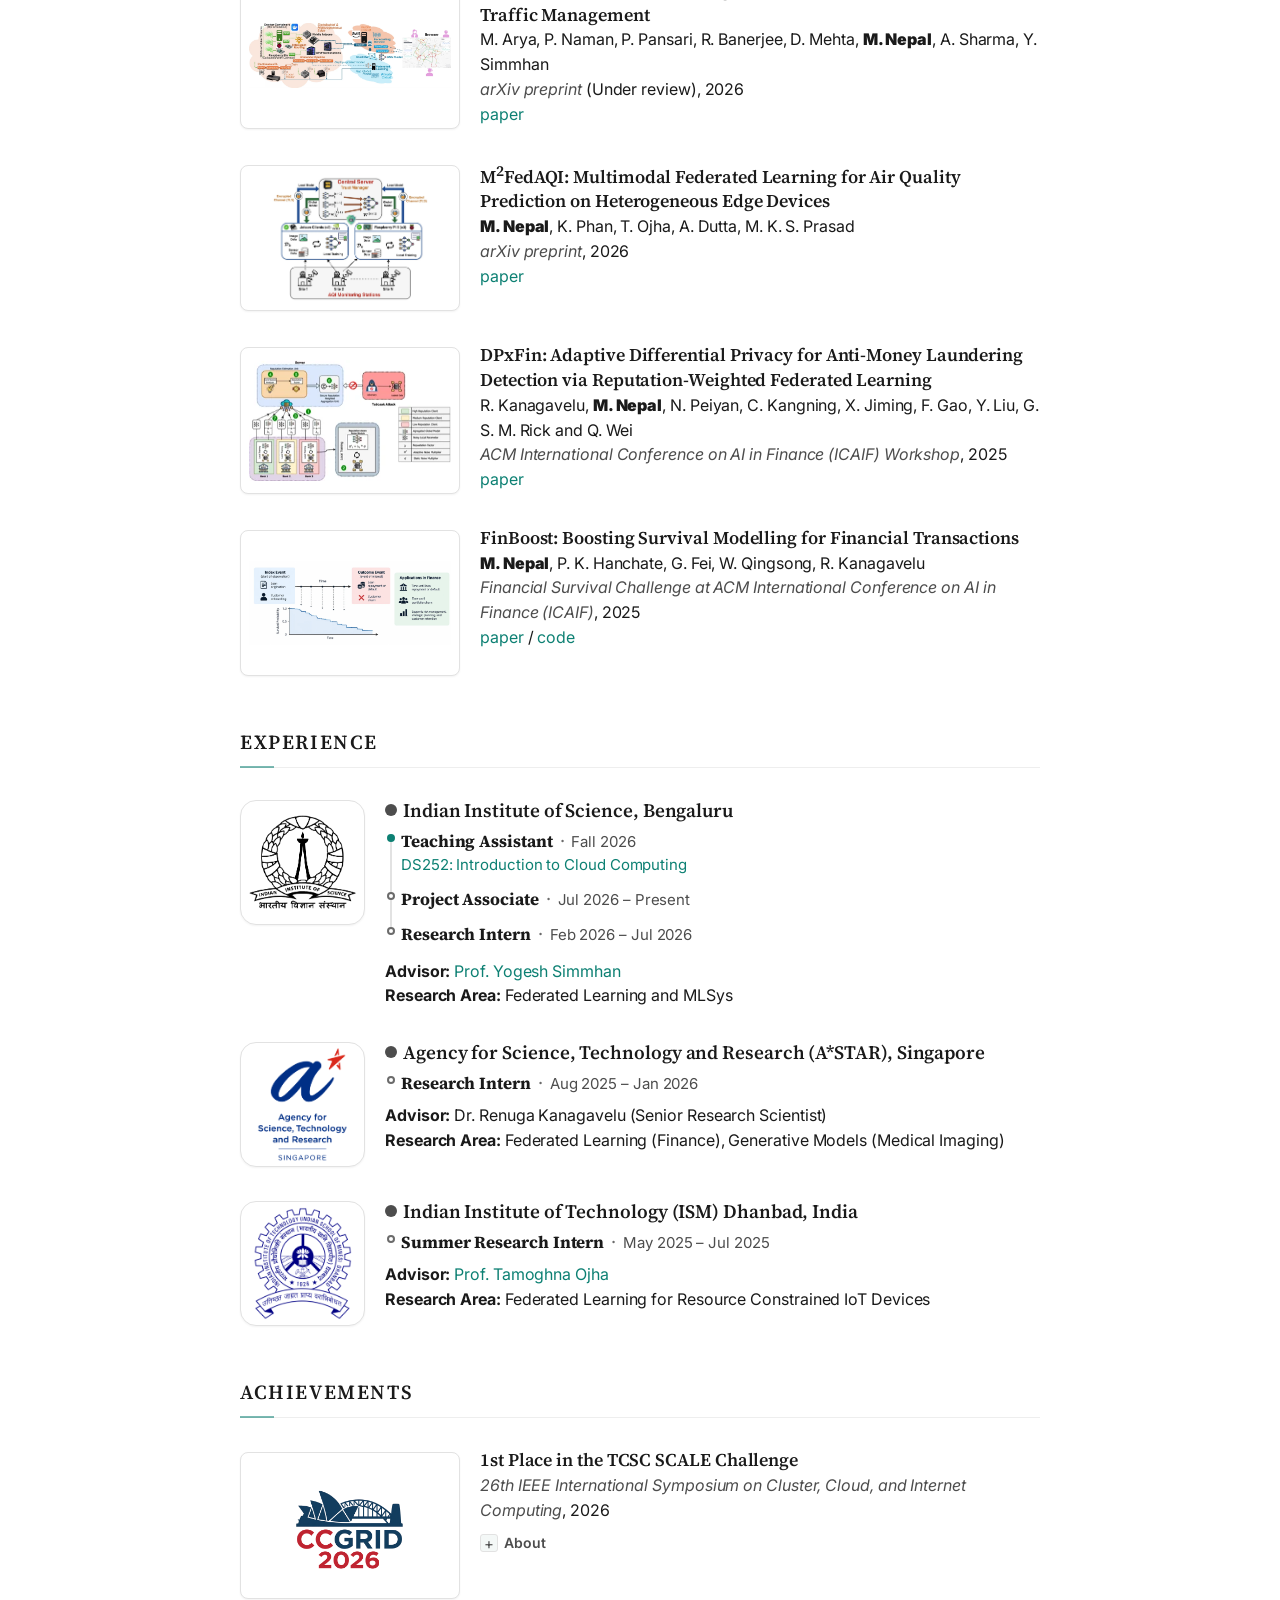
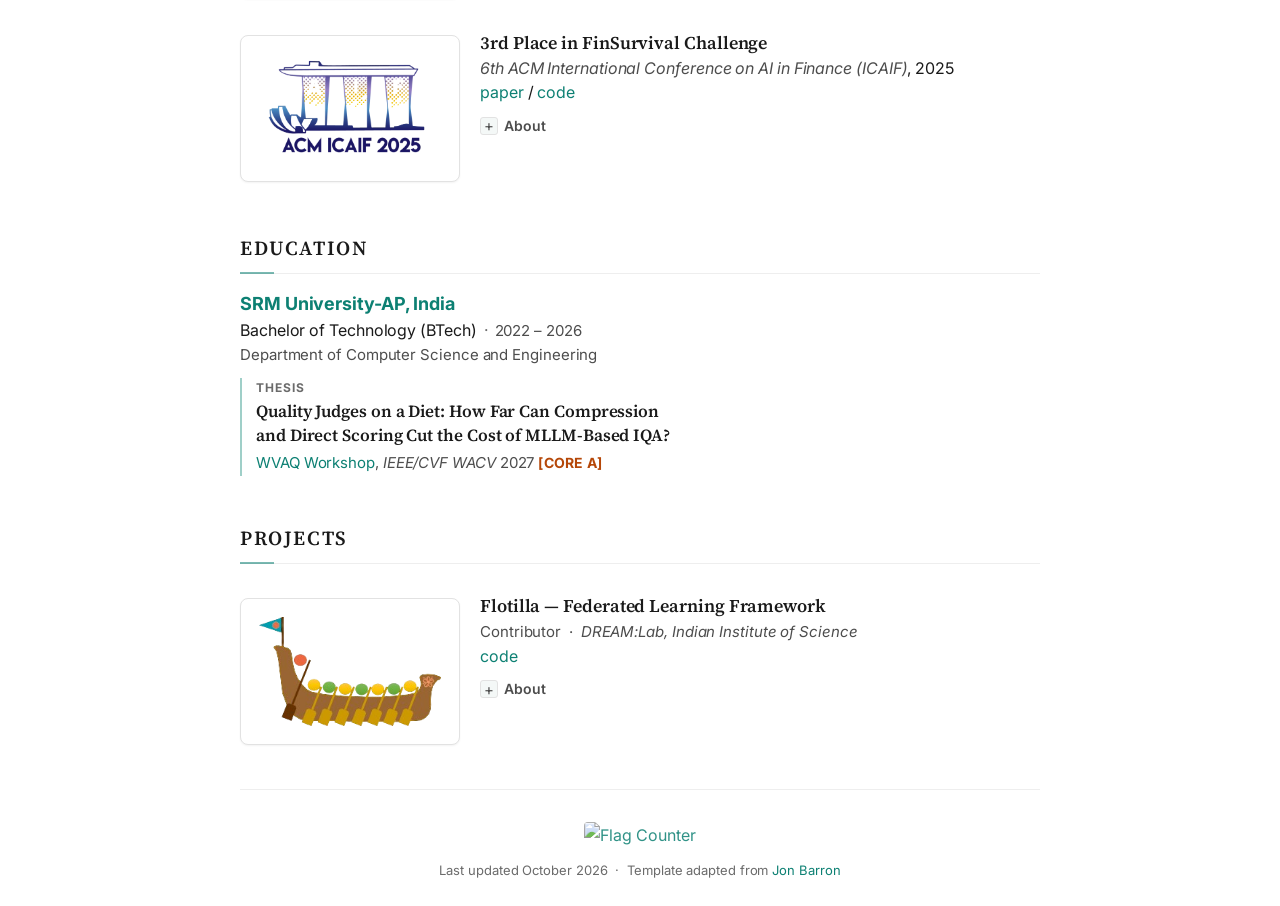
==== commit 72c86b8b: "Add new accepted papers" ====
--- a/index.html
+++ b/index.html
@@ -23,7 +23,7 @@
   <link rel="preconnect" href="https://fonts.gstatic.com" crossorigin>
   <link rel="stylesheet"
     href="https://fonts.googleapis.com/css2?family=Inter:ital,wght@0,400..900;1,400..700&family=Source+Serif+4:ital,opsz,wght@0,8..60,400..700;1,8..60,400&family=Noto+Serif+Devanagari:wght@600&display=swap">
-  <link rel="stylesheet" href="assets/css/style.css?v=20261108">
+  <link rel="stylesheet" href="assets/css/style.css?v=20261117g">
 </head>
 
 <body>
@@ -57,7 +57,7 @@
 
 ## Recent News
 
-<!-- - Nov 2026: Quality Judges on a Diet accepted at the WVAQ Workshop at WACV 2027 [CORE A]. -->
+- Nov 2026: Quality Judges on a Diet accepted at the WVAQ Workshop at WACV 2027 [CORE A].
 - Nov 2026: Two posters accepted at the HiPC 2026 Student Research Symposium.
 - Nov 2026: Paper accepted at the EduHiPC 2026 Workshop.
 - Oct 2026: ODIN accepted at the ACM/IFIP Middleware Conference 2026 [CORE A].
@@ -73,16 +73,26 @@
 
 [Google Scholar Profile](https://scholar.google.com/citations?user=DzORCCkAAAAJ&amp;hl=en)
 
-<!--
 ### Quality Judges on a Diet: How Far Can Compression and Direct Scoring Cut the Cost of MLLM-Based IQA?
 **M. Nepal**, M. K. S. Prasad
 *IEEE/CVF Winter Conference on Applications of Computer Vision (WACV) - Workshop*, 2027 [CORE A]
 - [Paper](#)
--->
 
 ### ODIN: An Incremental Federated Learning Framework for Open-World Class Discovery in Smart Cities
 R. Banerjee, A. Sharma, D. Mehta, **M. Nepal**, S. Gawali, Y. Simmhan
 *ACM/IFIP International Middleware Conference*, 2026 [CORE A]
+
+### Towards Closing the Pedagogical Loop with an AI Instructor in a Graduate Cloud Computing Course
+**M. Nepal**, S. Das, S. Ayyagari, R. Ramesh, Y. Simmhan
+*IEEE International Conference on High Performance Computing, Data, and Analytics (HiPC) - Workshop*, 2026
+
+### Engine-Dependent Configuration Tuning of Federated Learning on Edge Devices
+Vinay, H. A. Kollorath, **M. Nepal**, Y. Simmhan
+*IEEE International Conference on High Performance Computing, Data, and Analytics (HiPC) - Workshop*, 2026
+
+### Exposing the Fragility of LLM Routing on Non-Dedicated GPUs
+M. A. Qamar, **M. Nepal**, D. Mehta, Y. Simmhan
+*IEEE International Conference on High Performance Computing, Data, and Analytics (HiPC) - Workshop*, 2026
 
 ### TrafficFab: An Autonomic Edge-Cloud Testbed Fabric for AI-Driven Traffic Management
 M. Arya, P. Naman, P. Pansari, R. Banerjee, D. Mehta, **M. Nepal**, A. Sharma, Y. Simmhan
@@ -150,6 +160,8 @@
 [Website](https://srmap.edu.in/)
 Duration: 2022–2026
 Department of Computer Science and Engineering
+Thesis: Quality Judges on a Diet: How Far Can Compression and Direct Scoring Cut the Cost of MLLM-Based IQA?
+Published at the WVAQ Workshop, IEEE/CVF WACV 2027 [CORE A]
 
 ## Projects
 
@@ -211,12 +223,10 @@
     <div class="news" id="news-box">
       <div class="news-viewport" tabindex="0" role="region" aria-label="Recent news, scrollable">
         <ol class="news-list">
-        <!--
         <li class="news-item is-new">
           <time class="news-date">Nov 2026</time>
           <p class="news-text"><strong>Quality Judges on a Diet</strong> accepted at the <a href="https://wacv2027-image-quality-workshop.github.io/" target="_blank">WVAQ Workshop</a> at <strong>WACV 2027</strong> <span class="venue-rank">[CORE A]</span>.</p>
         </li>
-        -->
         <li class="news-item is-new">
           <time class="news-date">Nov 2026</time>
           <p class="news-text">Two posters accepted at the <a href="https://hipc.org/student-research-symposium/" target="_blank">HiPC 2026 Student Research Symposium</a>.</p>
@@ -267,8 +277,7 @@
     <h2 id="research">Publications <a class="h2-note"
         href="https://scholar.google.com/citations?user=DzORCCkAAAAJ&hl=en" target="_blank">(Google Scholar)</a></h2>
 
-    <!--
-    <div class="paper">
+    <div class="paper" id="quality-judges">
       <a class="paper-img" href="assets/img/research/qualityjudges.webp" aria-label="Enlarge figure: Quality Judges on a Diet evaluation framework">
         <img src="assets/img/research/qualityjudges.webp" alt="Quality Judges on a Diet evaluation framework" loading="lazy">
       </a>
@@ -284,10 +293,9 @@
         <em>IEEE/CVF Winter Conference on Applications of Computer Vision (WACV) Workshop</em>, 2027
         <span class="venue-rank">[CORE A]</span>
         <br>
-        <a href="#">paper</a>
-      </div>
-    </div>
-    -->
+        <!-- <a href="#">paper</a> -->
+      </div>
+    </div>
 
     <div class="paper">
       <a class="paper-img" href="assets/img/research/odin.webp" aria-label="Enlarge figure: ODIN diagram">
@@ -306,7 +314,56 @@
         <em>ACM/IFIP International Middleware Conference</em>, 2026
         <span class="venue-rank">[CORE A]</span>
         <br>
-        <a href="#">paper</a>
+        <!-- <a href="#">paper</a> -->
+      </div>
+    </div>
+
+    <div class="paper">
+      <a class="paper-img" href="assets/img/research/eduhipc.webp" aria-label="Enlarge figure: AI instructor course workflow and engagement analytics pipeline">
+        <img src="assets/img/research/eduhipc.webp" alt="AI instructor course workflow and engagement analytics pipeline" loading="lazy">
+      </a>
+      <div class="paper-body">
+        <span class="papertitle">Towards Closing the Pedagogical Loop with an AI Instructor in a Graduate
+          Cloud Computing Course</span>
+        <br>
+        <strong>M. Nepal</strong>,
+        <span>S. Das, S. Ayyagari, R. Ramesh, Y. Simmhan</span>
+        <br>
+        <em>IEEE International Conference on High Performance Computing, Data, and Analytics (HiPC)
+          Workshop</em>, 2026
+      </div>
+    </div>
+
+    <div class="paper">
+      <a class="paper-img" href="assets/img/research/fl-engine-tuning.webp?v=2" aria-label="Enlarge figure: Flower discards late updates while Flotilla aggregates partial updates">
+        <img src="assets/img/research/fl-engine-tuning.webp?v=2" alt="Flower discards late updates while Flotilla aggregates partial updates" loading="lazy">
+      </a>
+      <div class="paper-body">
+        <span class="papertitle">Engine-Dependent Configuration Tuning of Federated Learning on Edge
+          Devices</span>
+        <br>
+        <span>Vinay, H. A. Kollorath,</span>
+        <strong>M. Nepal</strong>,
+        <span>Y. Simmhan</span>
+        <br>
+        <em>IEEE International Conference on High Performance Computing, Data, and Analytics (HiPC)
+          Workshop</em>, 2026
+      </div>
+    </div>
+
+    <div class="paper">
+      <a class="paper-img" href="assets/img/research/llm-routing.webp?v=2" aria-label="Enlarge figure: LLM router failing when a GPU owner reclaims the GPU">
+        <img src="assets/img/research/llm-routing.webp?v=2" alt="LLM router failing when a GPU owner reclaims the GPU" loading="lazy">
+      </a>
+      <div class="paper-body">
+        <span class="papertitle">Exposing the Fragility of LLM Routing on Non-Dedicated GPUs</span>
+        <br>
+        <span>M. A. Qamar,</span>
+        <strong>M. Nepal</strong>,
+        <span>D. Mehta, Y. Simmhan</span>
+        <br>
+        <em>IEEE International Conference on High Performance Computing, Data, and Analytics (HiPC)
+          Workshop</em>, 2026
       </div>
     </div>
 
@@ -571,6 +628,15 @@
         <span class="edu-date">2022 – 2026</span>
       </div>
       <div class="edu-dept">Department of Computer Science and Engineering</div>
+      <div class="thesis">
+        <span class="thesis-label">Thesis</span>
+        <a class="thesis-title" href="#quality-judges">Quality Judges on a Diet: How Far Can Compression and
+          Direct Scoring Cut the Cost of MLLM-Based IQA?</a>
+        <div class="thesis-venue">
+          <a href="https://wacv2027-image-quality-workshop.github.io/" target="_blank">WVAQ Workshop</a>,
+          <span class="nowrap"><em>IEEE/CVF WACV</em> 2027 <span class="venue-rank">[CORE A]</span></span>
+        </div>
+      </div>
     </div>
   </section>
 
--- a/assets/css/style.css
+++ b/assets/css/style.css
@@ -529,6 +529,54 @@
   color: var(--text-muted);
 }
 
+/* Thesis: a thin rule, a small label, the title in the paper-title face,
+   and the venue as one muted line. */
+.thesis {
+  margin-top: 12px;
+  padding: 1px 0 2px 14px;
+  border-left: 2px solid #9fcfc8;
+}
+
+.thesis-label {
+  display: block;
+  font-size: 12px;
+  font-weight: 700;
+  letter-spacing: 0.08em;
+  text-transform: uppercase;
+  color: var(--text-faint);
+}
+
+.thesis-title {
+  display: block;
+  margin-top: 3px;
+  font-family: var(--font-display);
+  font-size: 17px;
+  font-weight: 600;
+  line-height: 1.4;
+  color: var(--text);
+  text-wrap: balance;
+}
+
+.thesis-title:hover,
+.thesis-title:focus-visible {
+  color: var(--link);
+}
+
+.thesis-venue {
+  margin-top: 3px;
+  font-size: 15px;
+  color: var(--text-muted);
+}
+
+.thesis-venue .nowrap {
+  white-space: nowrap;
+}
+
+/* Leave room above the card when the thesis link jumps to it. */
+#quality-judges {
+  scroll-margin-top: 24px;
+}
+
 /* ── Project meta line ── */
 .project-meta {
   font-size: 15px;
